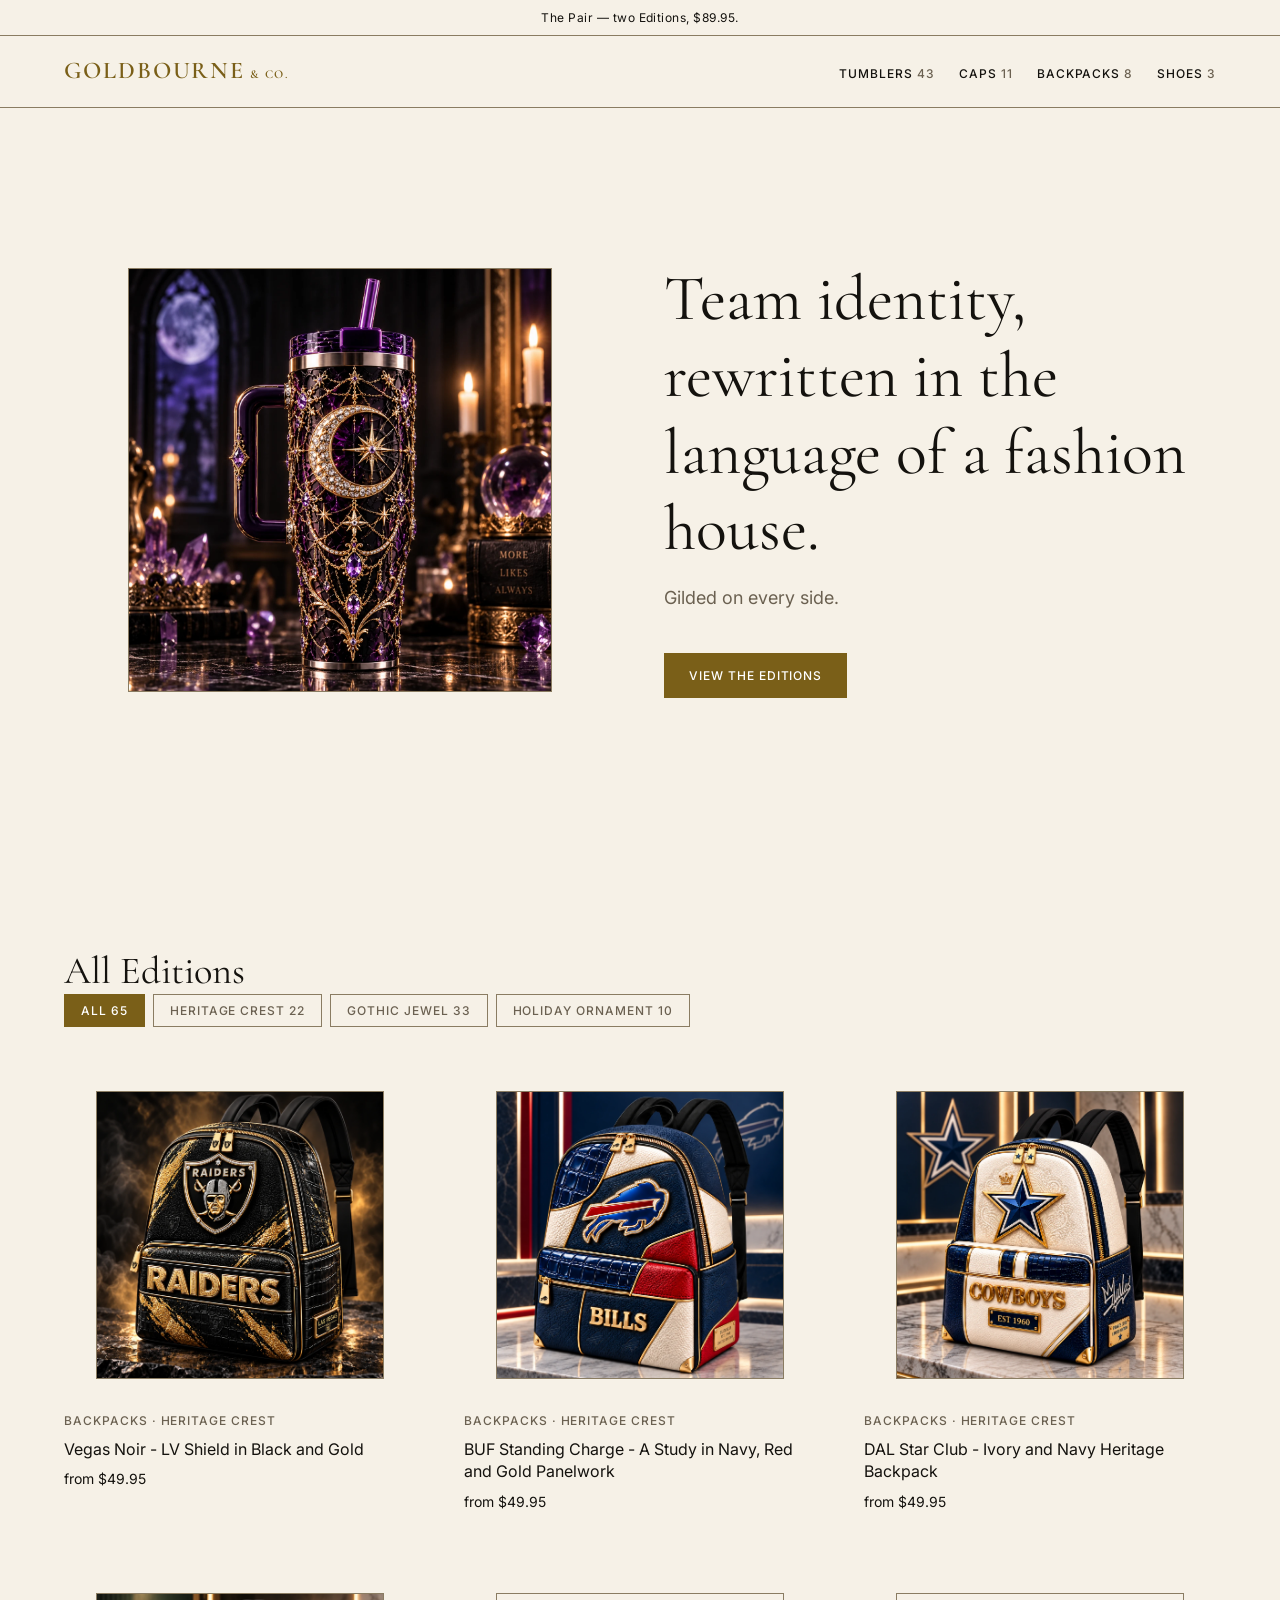
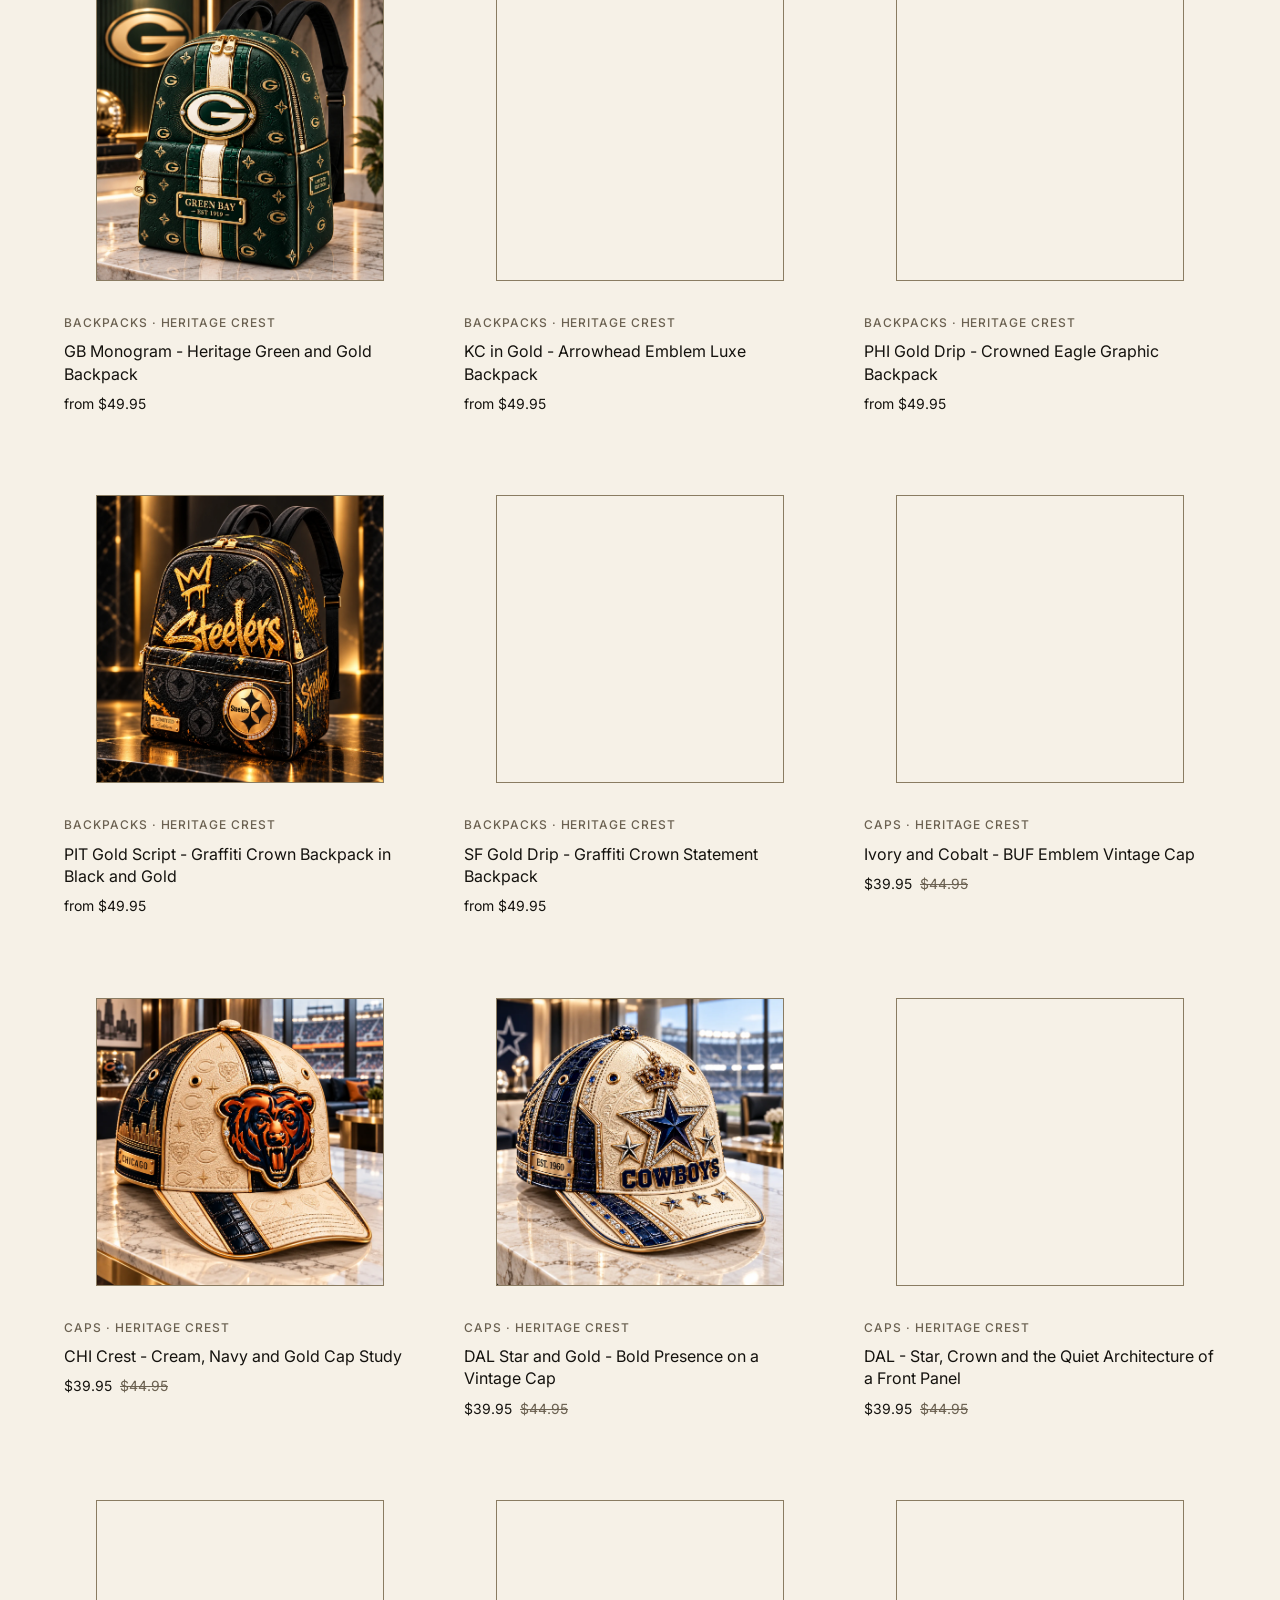
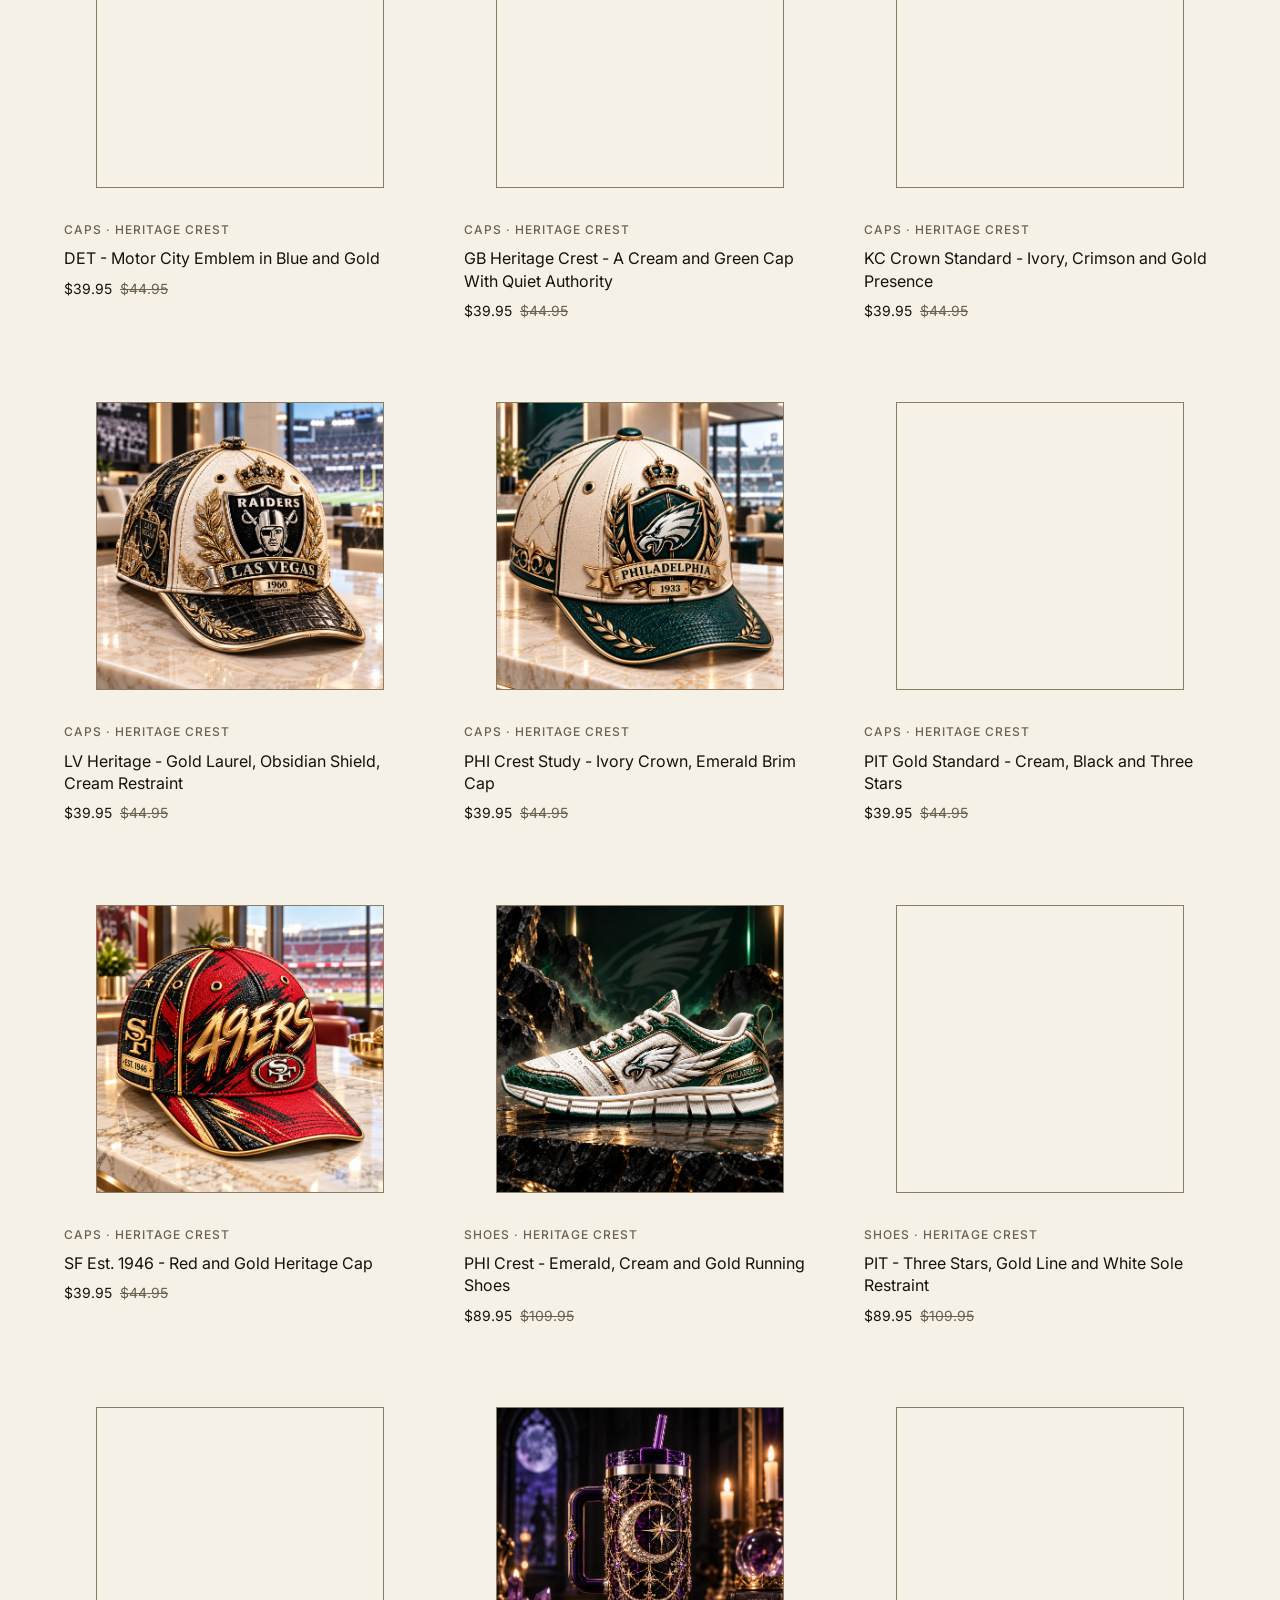
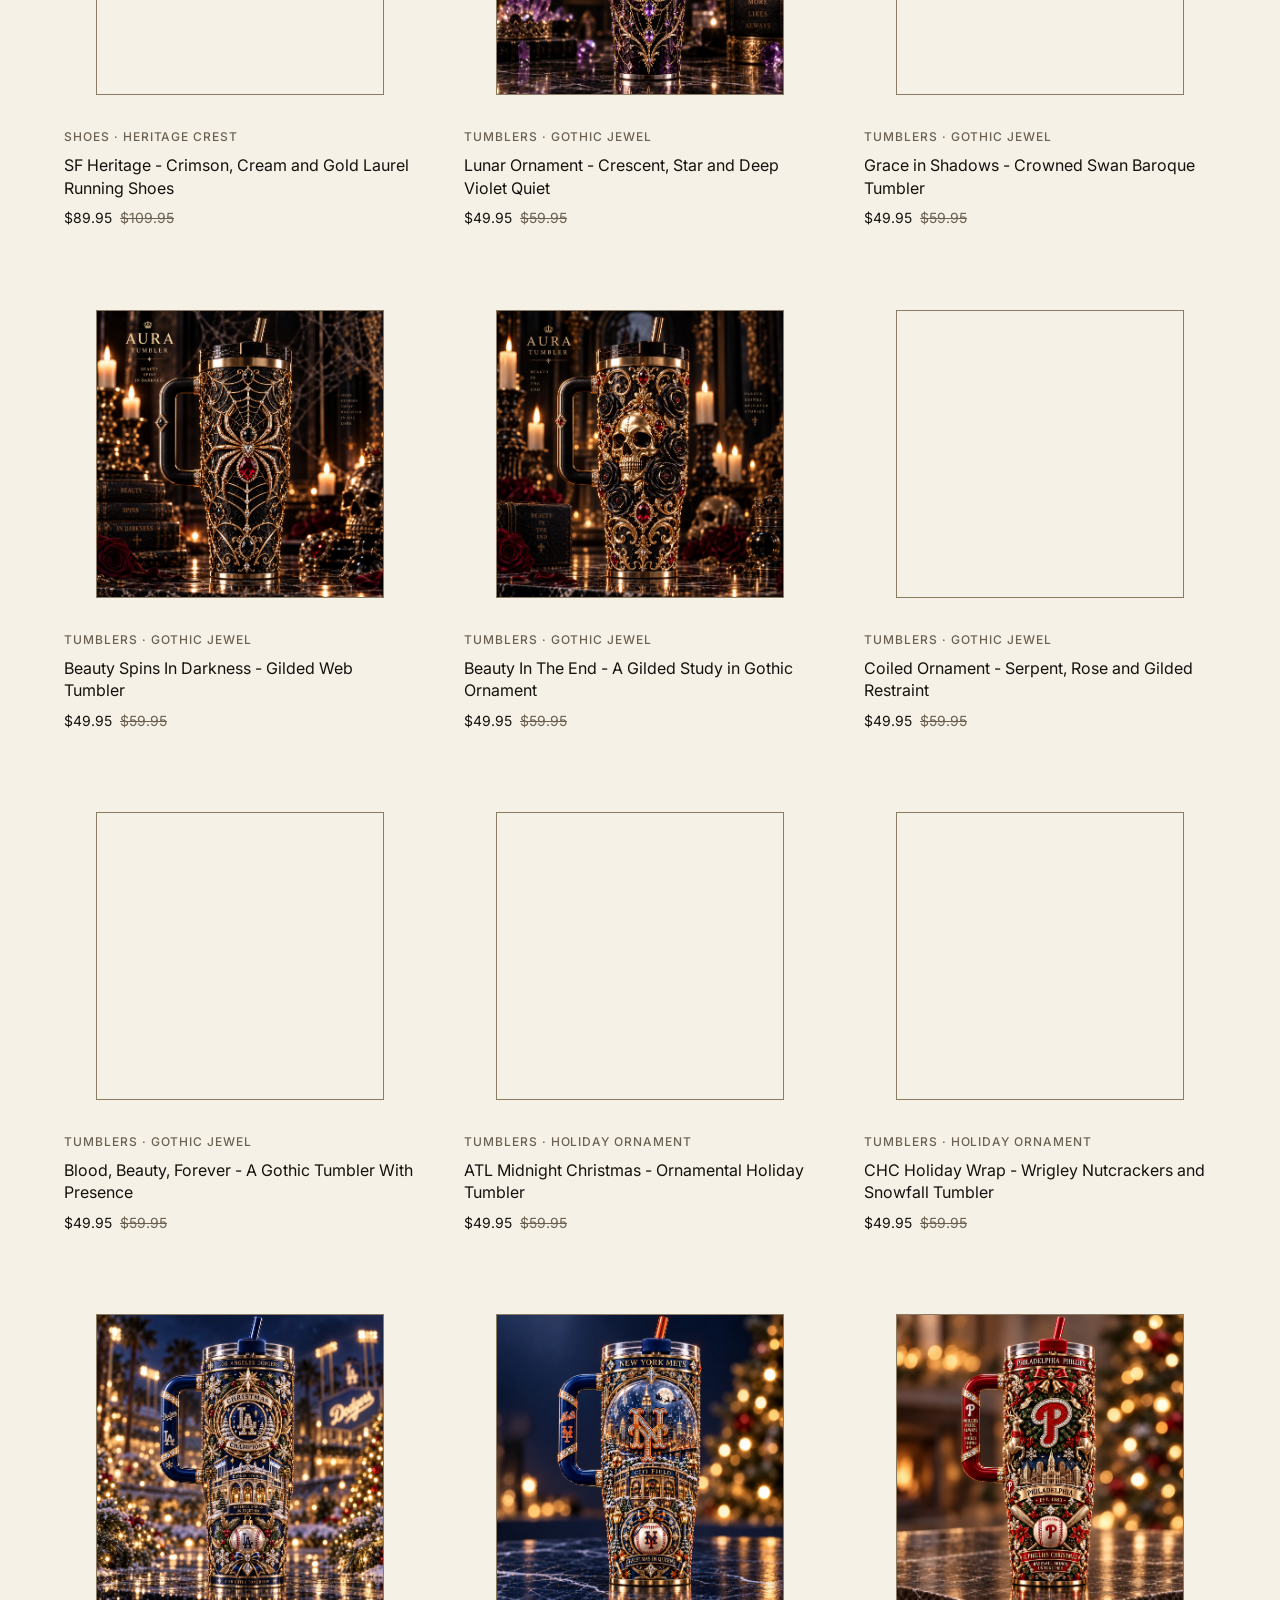
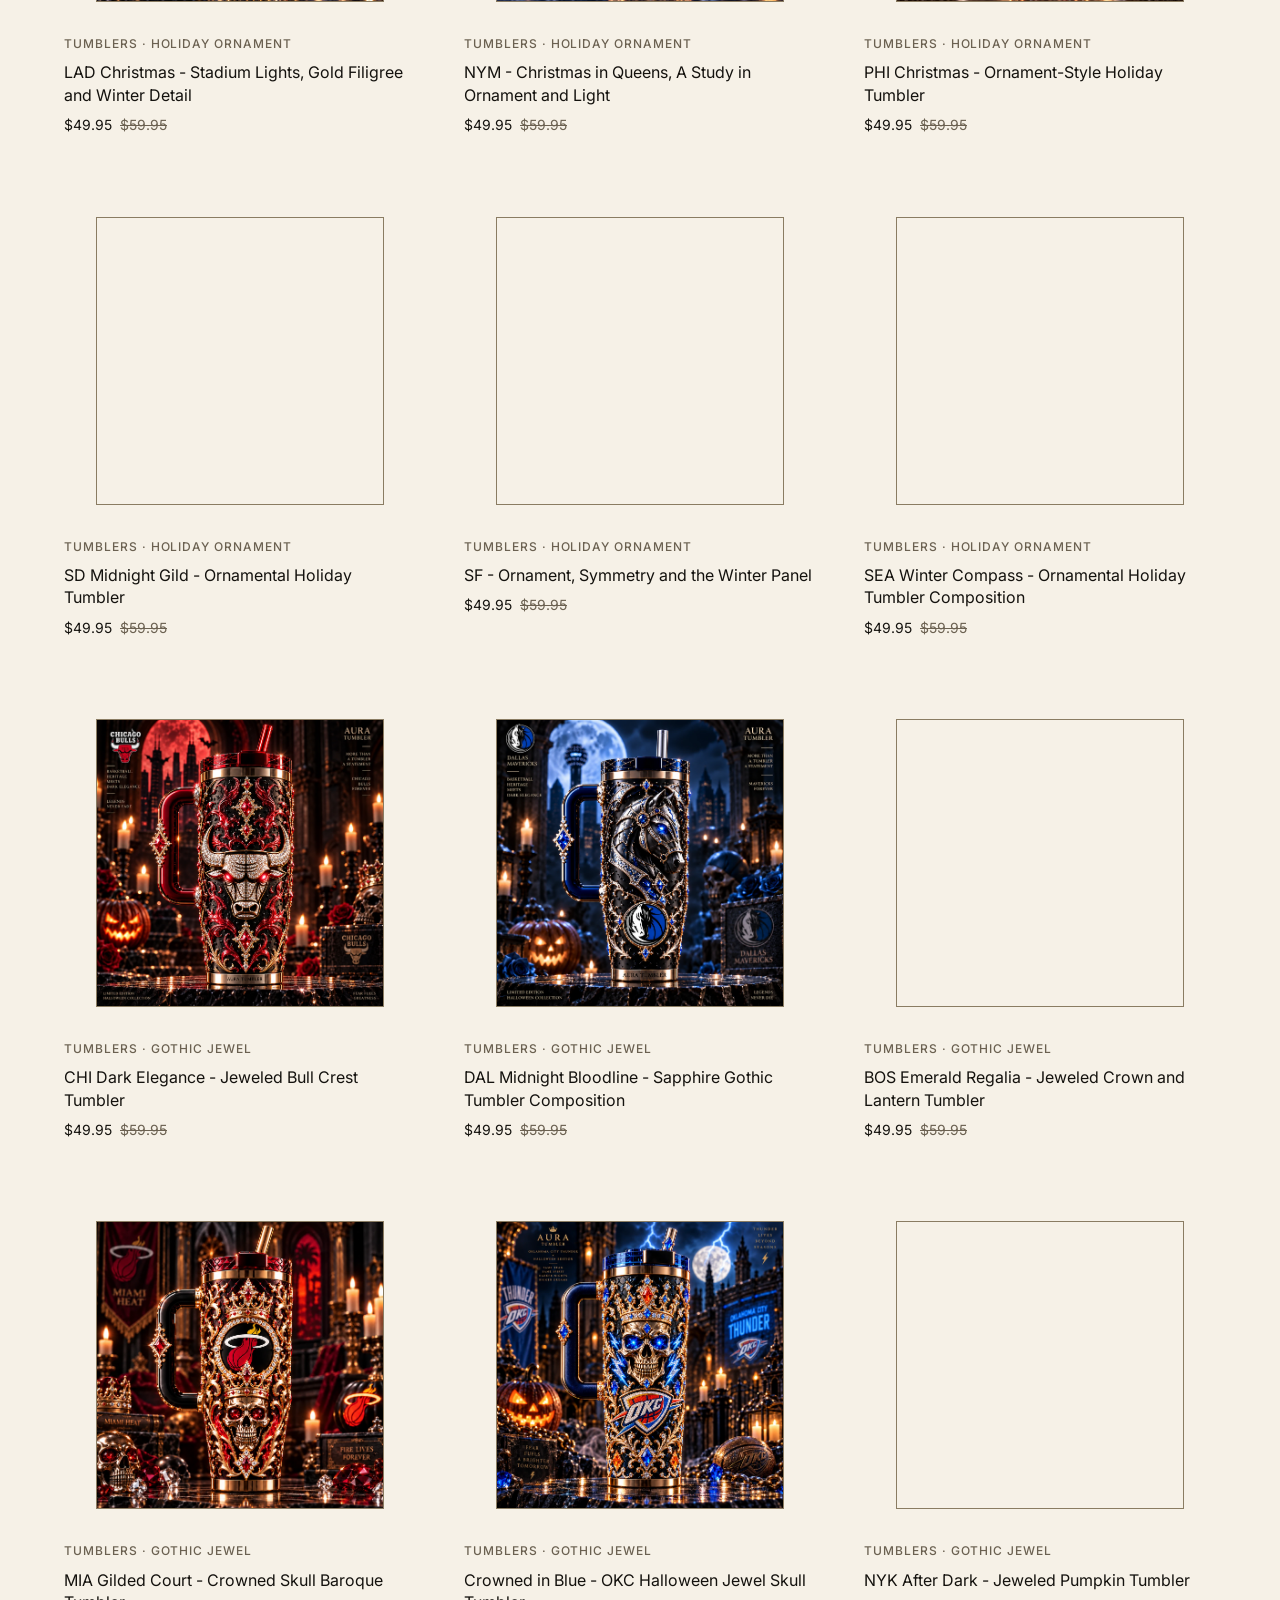
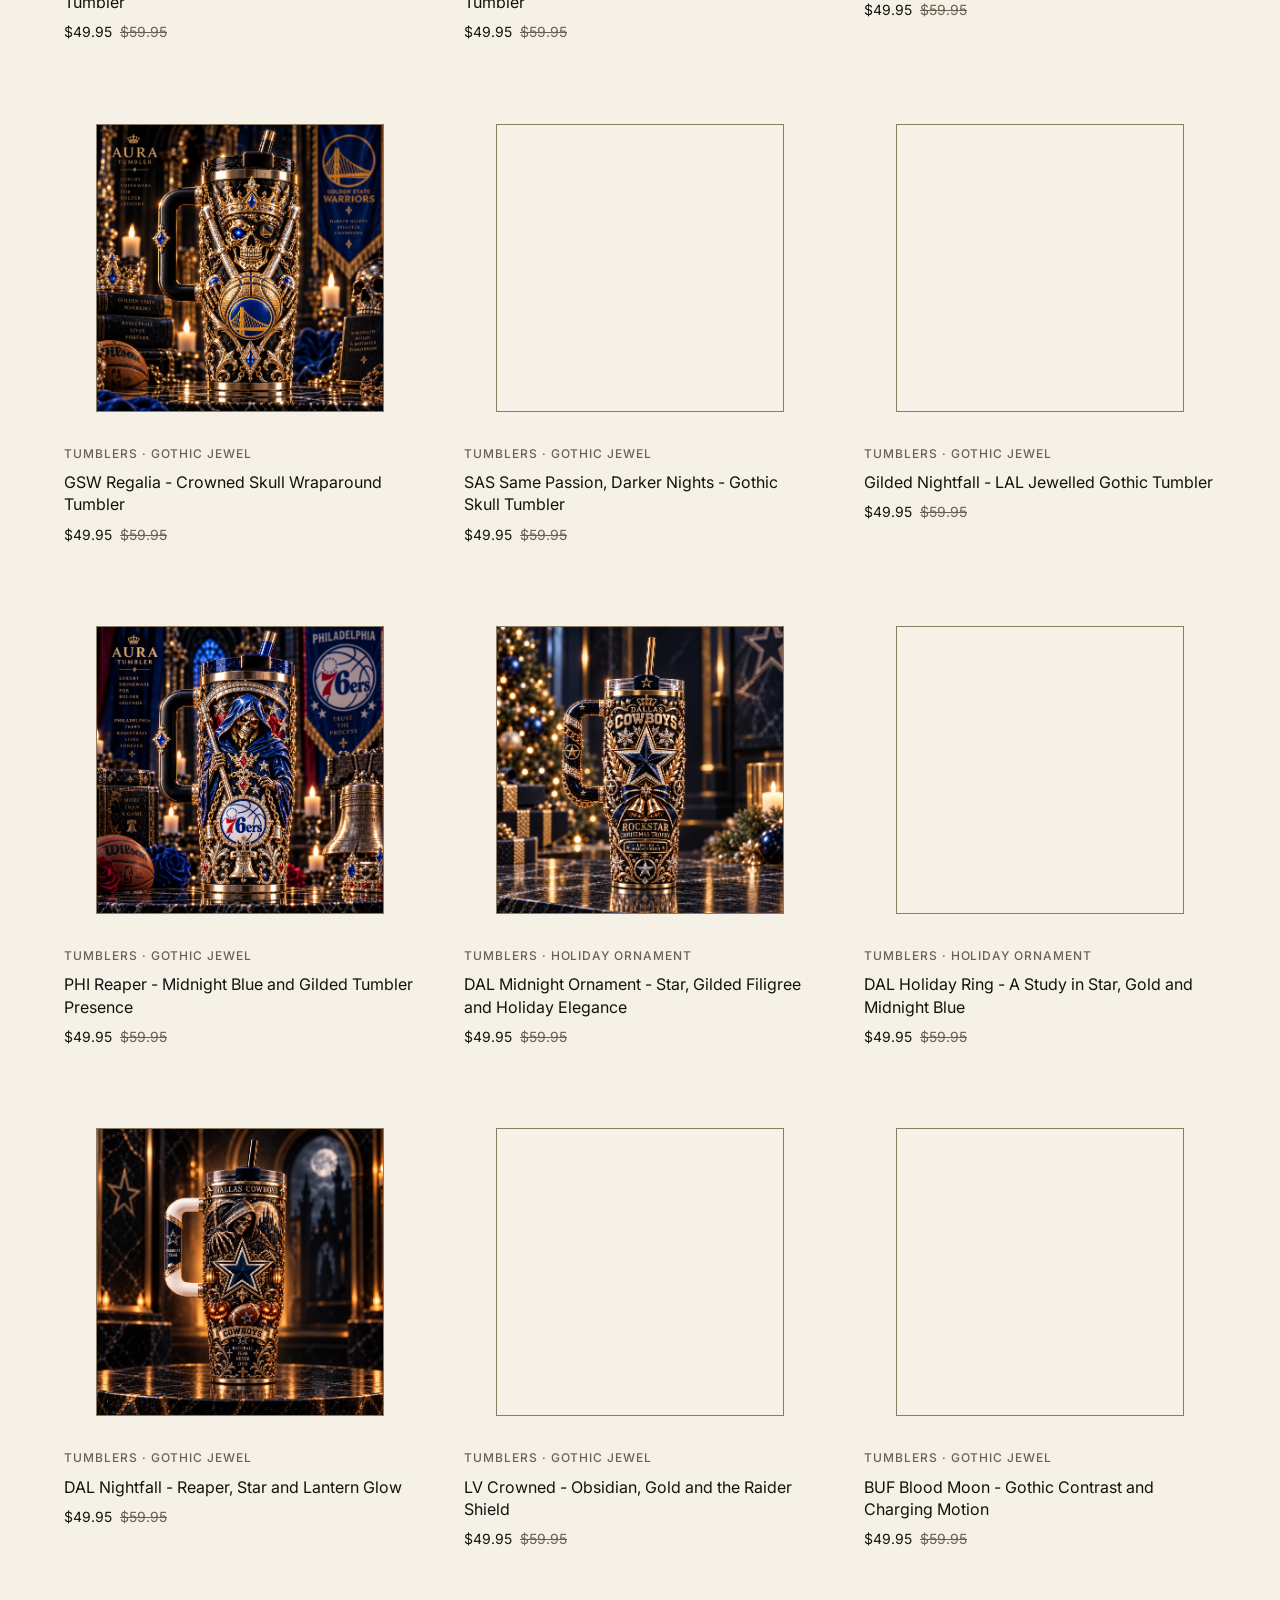
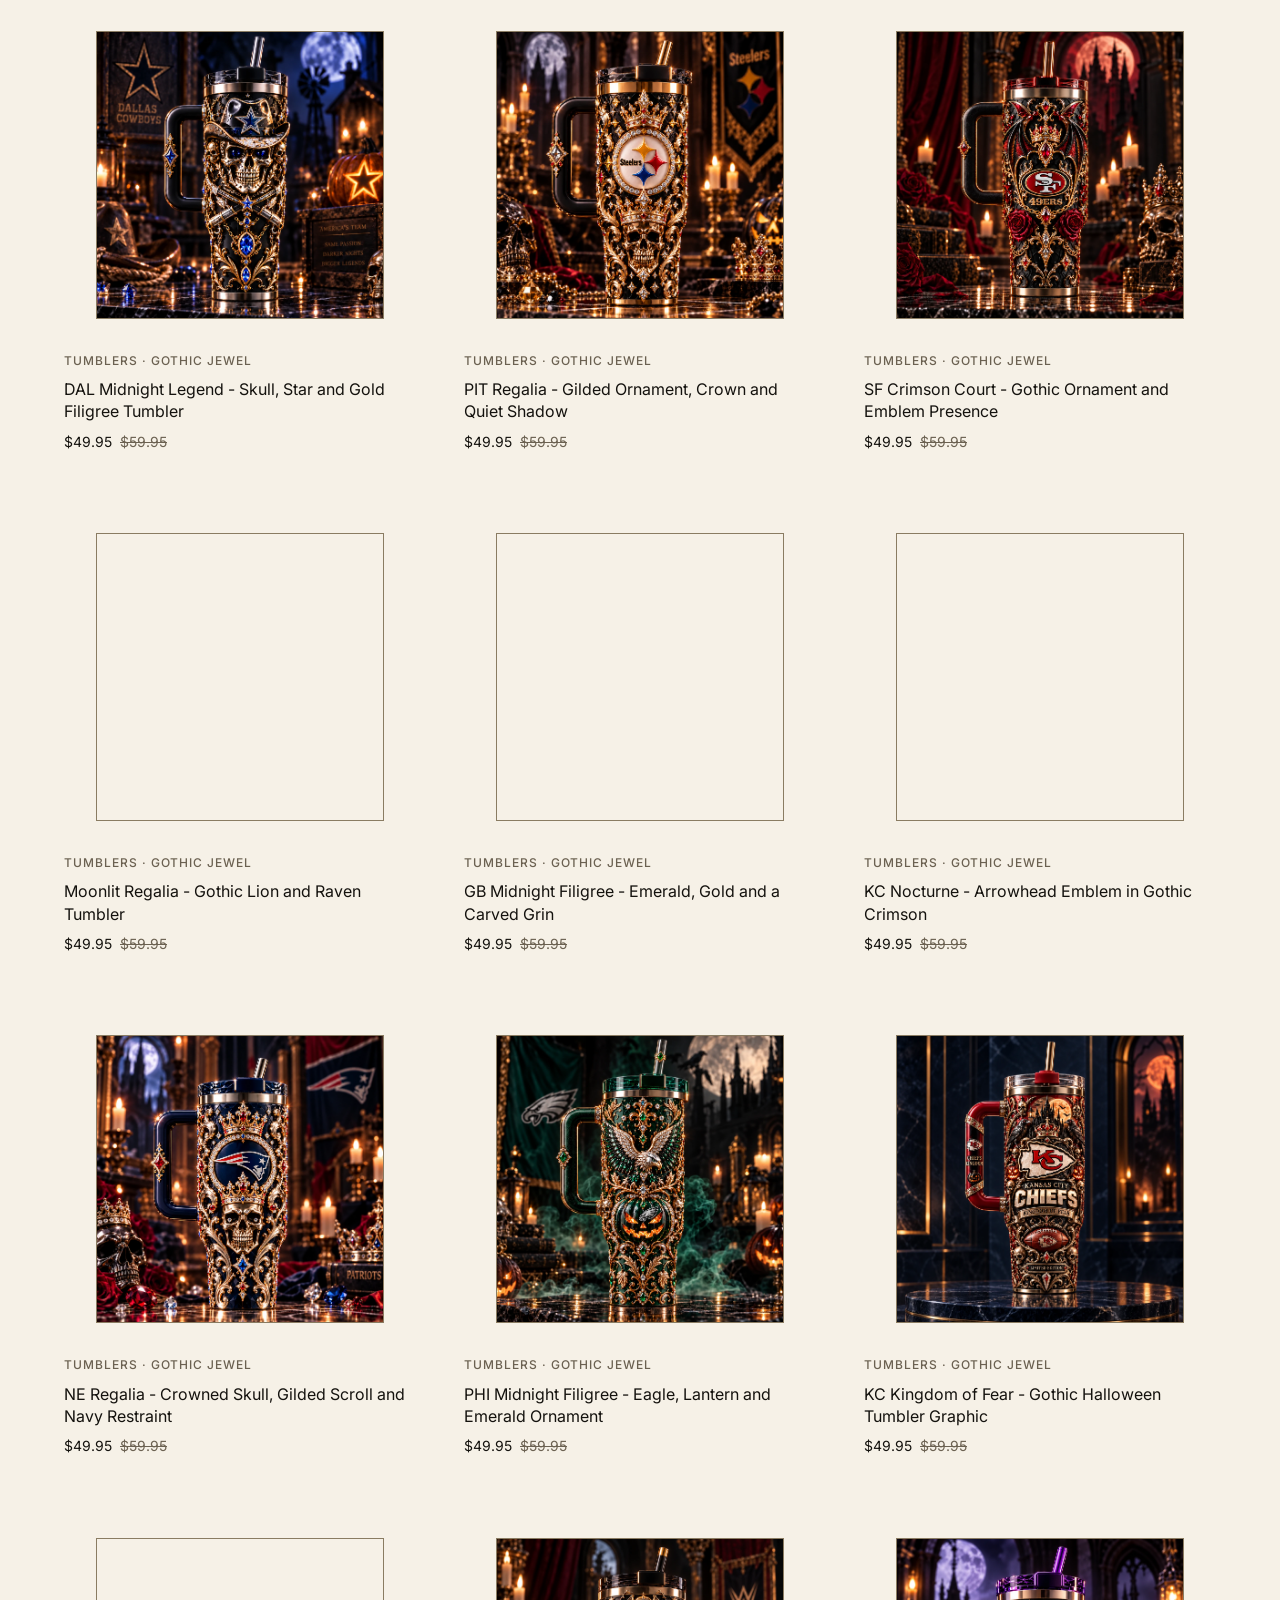
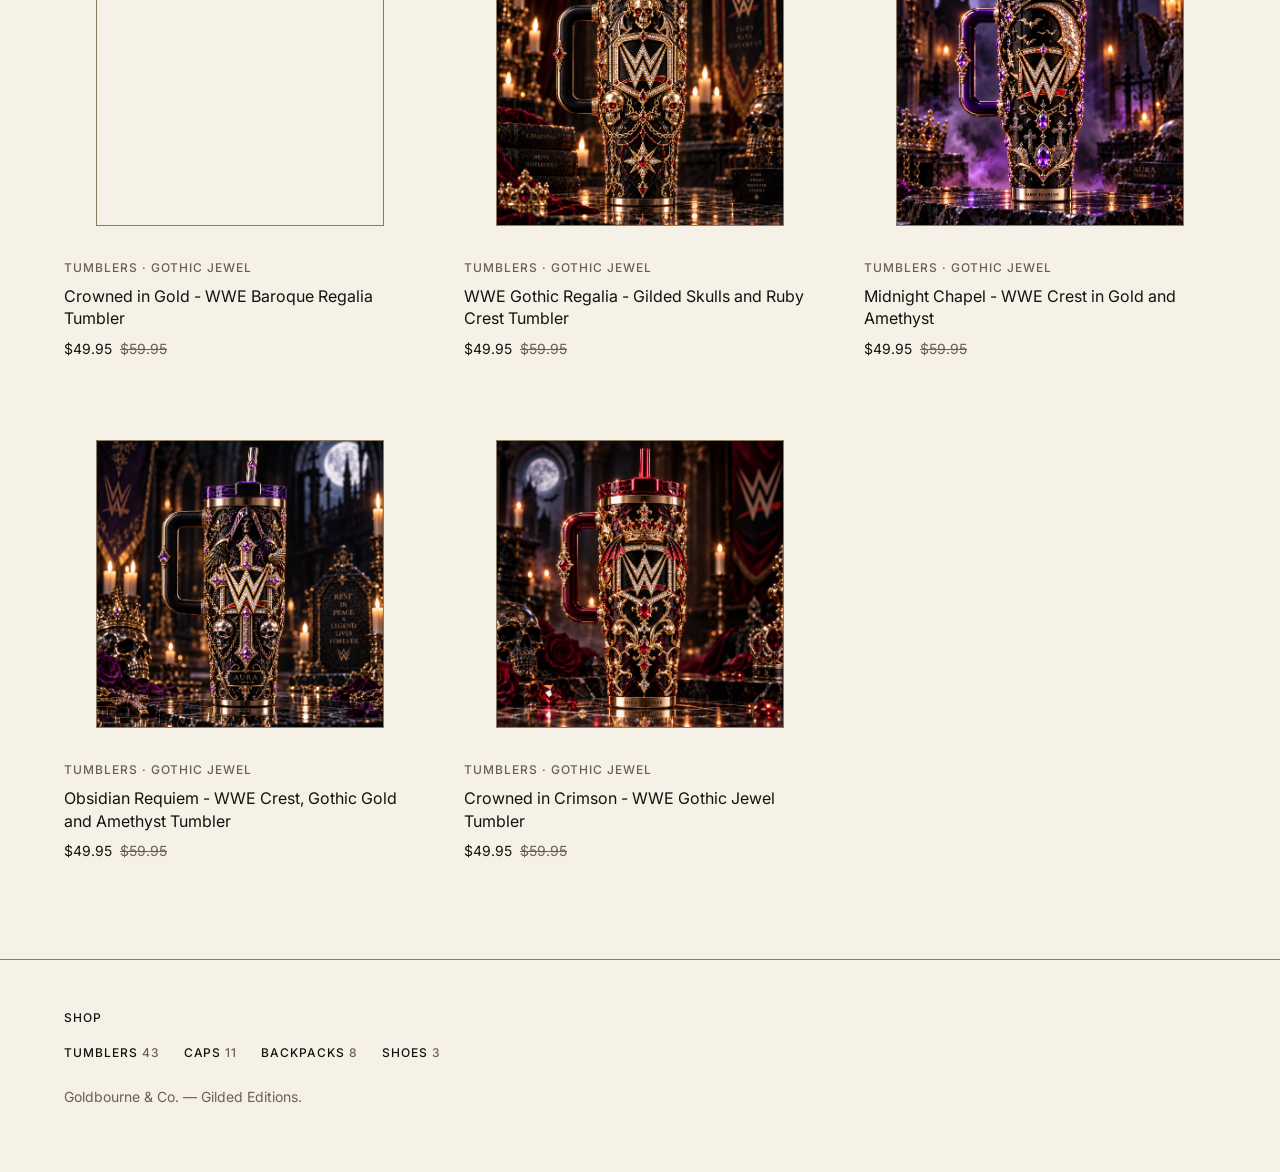
==== themes/light-minimal/index.html @ 1be45f94 "feat(light-minimal): trang chủ với lưới, facet theo họ style và hero Co-Authored-By: Claude Opus 5 <" ====
<!DOCTYPE html>
<html lang="en-US">
<head>
<meta charset="utf-8">
<meta name="viewport" content="width=device-width, initial-scale=1">
<title>Goldbourne &amp; Co. — Gilded Editions in Tumblers, Caps, Backpacks and Shoes</title>
<meta name="description" content="Gold-relief tumblers, caps, backpacks and shoes, released in named Editions. Crest, seasonal and gothic ornament. Gilded on every side.">
<link rel="stylesheet" href="assets/tokens.css">
<link rel="stylesheet" href="assets/base.css">
<link rel="stylesheet" href="assets/components.css">
</head>
<body>

<div class="announce" id="announce" role="status" aria-live="polite"></div>

<header class="header">
  <div class="wrap header__inner">
    <a class="wordmark" href="index.html">Goldbourne<span class="wordmark__co">&amp; Co.</span></a>
    <nav class="nav" aria-label="Shop">
      <ul class="nav__list" id="typeNav"></ul>
    </nav>
  </div>
</header>

<main>
  <section class="hero section">
    <div class="wrap hero__inner">
      <div class="hero__mat">
        <img class="hero__img" id="heroImg" src="" alt="" width="1264" height="1264" decoding="async">
      </div>
      <div class="hero__text">
        <h1>Team identity, rewritten in the language of a fashion house.</h1>
        <p class="hero__sub muted">Gilded on every side.</p>
        <a class="btn" href="#catalog">View the Editions</a>
      </div>
    </div>
  </section>

  <section class="section" id="catalog">
    <div class="wrap">
      <h2 id="catalogHeading">All Editions</h2>
      <div class="facets" id="facets" role="group" aria-label="Filter by style"></div>
      <div class="grid" id="grid"></div>
      <p class="muted" id="gridEmpty" hidden>No Editions match this filter.</p>
    </div>
  </section>
</main>

<footer class="footer">
  <div class="wrap">
    <p class="label">Shop</p>
    <ul class="footer__list" id="footerNav"></ul>
    <p class="muted footer__legal">Goldbourne &amp; Co. — Gilded Editions.</p>
  </div>
</footer>

<script type="module" src="assets/main.js"></script>
</body>
</html>
---- themes/light-minimal/assets/tokens.css ----
/*
  Nơi DUY NHẤT chứa mã màu của theme light-minimal.
  Mọi con số contrast dưới đây đã đo và được tokens.test.mjs canh lại.
  Theme này KHÔNG có dark mode — themes/dark-maximalism giữ vai đó.
*/
:root {
  --bg: #F6F1E7;          /* kem ấm — trắng tinh làm vàng kim ngả xám */
  --fg: #14120E;          /* 16.62:1 trên --bg — AAA */
  --muted: #6B6151;       /* 5.40:1 — AA */
  --accent: #7A5F18;      /* 5.36:1 — AA. Vàng brand gốc chỉ 2.15:1 trên nền kem, không dùng được */
  --accent-fg: #FFFFFF;   /* 6.04:1 trên --accent */
  --border: #8A7C62;      /* 3.63:1 — viền là chức năng, không phải trang trí */

  /* KHÔNG có --surface. #FFFFFF trên --bg chỉ 1.13:1 → mặt card vô hình. */

  --font-heading: 'Cormorant Garamond', Georgia, serif;
  --font-body: 'Inter', system-ui, -apple-system, sans-serif;

  /* Type scale 12/14/16/18/24/32 + 48/64 hero */
  --fs-1: 0.75rem;
  --fs-2: 0.875rem;
  --fs-3: 1rem;
  --fs-4: 1.125rem;
  --fs-5: 1.5rem;
  --fs-6: 2rem;
  --fs-7: 3rem;
  --fs-8: 4rem;

  /* Spacing spacious */
  --space-1: 0.5rem;
  --space-2: 1rem;
  --space-3: 1.5rem;
  --space-4: 2rem;
  --space-5: 3rem;
  --space-6: 6rem;

  /* Passepartout */
  --mat: 2rem;            /* 32px — lề ở lưới sản phẩm */
  --mat-hero: 4rem;       /* 64px — lề ở hero */
  --radius: 0;
  --maxw: 1200px;

  --dur: 350ms;
  --ease: cubic-bezier(0.25, 0.46, 0.45, 0.94);  /* xấp xỉ power1.out */
}
---- themes/light-minimal/assets/base.css ----
@import url('https://fonts.googleapis.com/css2?family=Cormorant+Garamond:wght@400;600&family=Inter:wght@400;500&display=swap');

*, *::before, *::after { box-sizing: border-box; }

html { scroll-behavior: smooth; scroll-padding-top: 72px; }

body {
  margin: 0;
  background: var(--bg);
  color: var(--fg);
  font-family: var(--font-body);
  font-weight: 400;
  font-size: var(--fs-3);
  line-height: 1.6;
  -webkit-font-smoothing: antialiased;
}

/* Cormorant 400 — trên nền kem không cần 600 như theme dark (spec §5.4) */
h1, h2 {
  font-family: var(--font-heading);
  font-weight: 400;
  line-height: 1.2;
  margin: 0;
}

h1 { font-size: clamp(var(--fs-7), 5vw, var(--fs-8)); }
h2 { font-size: clamp(var(--fs-6), 3vw, var(--fs-7)); }

/* Wordmark là ngoại lệ duy nhất dùng weight 600 */
.wordmark {
  font-family: var(--font-heading);
  font-weight: 600;
  font-size: var(--fs-5);
  text-transform: uppercase;
  letter-spacing: 0.08em;
  color: var(--accent);
}

h3 {
  font-family: var(--font-body);
  font-weight: 500;
  font-size: var(--fs-3);
  margin: 0;
}

p { margin: 0 0 var(--space-2); }

a { color: inherit; text-decoration: none; }
a:focus-visible, button:focus-visible {
  outline: 2px solid var(--accent);
  outline-offset: 2px;
}

img { display: block; max-width: 100%; }

.wrap { max-width: var(--maxw); margin-inline: auto; padding-inline: var(--space-3); }
.section { padding-block: var(--space-6); }

/* Nhãn dòng sản phẩm và họ style — Inter 500, không dùng Cormorant (spec §5.4) */
.label {
  font-family: var(--font-body);
  font-weight: 500;
  font-size: var(--fs-1);
  text-transform: uppercase;
  letter-spacing: 0.08em;
}

.muted { color: var(--muted); }

.visually-hidden {
  position: absolute; width: 1px; height: 1px;
  overflow: hidden; clip: rect(0 0 0 0); white-space: nowrap;
}

/* Motion tier Subtle (spec §5.5) */
.reveal {
  opacity: 0;
  transform: translateY(12px);
  transition: opacity var(--dur) var(--ease), transform var(--dur) var(--ease);
}
.reveal.is-in { opacity: 1; transform: none; }

@media (prefers-reduced-motion: reduce) {
  html { scroll-behavior: auto; }
  .reveal { opacity: 1; transform: none; transition: none; }
  *, *::before, *::after {
    animation-duration: 0.01ms !important;
    animation-iteration-count: 1 !important;
    transition-duration: 0.01ms !important;
  }
}
---- themes/light-minimal/assets/components.css ----
/* ---- Lưới sản phẩm (spec §5.3) ---- */
.grid {
  display: grid;
  grid-template-columns: 1fr;
  gap: var(--space-3);
  list-style: none;
  margin: 0;
  padding: 0;
}

@media (min-width: 768px) {
  .grid { grid-template-columns: repeat(2, 1fr); gap: var(--space-4); }
}

@media (min-width: 1280px) {
  .grid { grid-template-columns: repeat(3, 1fr); gap: var(--space-5); }
}

/* ---- Thẻ Passepartout (spec §5.2) ---- */
.card { display: block; color: inherit; }

/*
  Lề là chính cơ chế. Khi hẹp, giảm số cột trước rồi mới giảm lề;
  sàn tuyệt đối 16px.
*/
.card__mat {
  padding: 1rem;
  background: var(--bg);
}

@media (min-width: 768px)  { .card__mat { padding: 1.5rem; } }
@media (min-width: 1280px) { .card__mat { padding: var(--mat); } }

.card__img {
  width: 100%;
  height: auto;
  aspect-ratio: 1 / 1;
  object-fit: cover;
  border: 1px solid var(--border);   /* cơ chế DUY NHẤT tách ảnh khỏi nền */
  border-radius: var(--radius);
}

.card__img--empty { background: var(--bg); }

.card__meta { margin: 0 0 var(--space-1); }

.card__title {
  margin: 0 0 var(--space-1);
  font-size: var(--fs-3);
  font-weight: 400;
  line-height: 1.4;
}

.card__price { margin: 0; font-size: var(--fs-2); }

.price__was {
  margin-left: var(--space-1);
  color: var(--muted);
  text-decoration: line-through;
}

.card:hover .card__img,
.card:focus-visible .card__img {
  border-color: var(--accent);
  transition: border-color var(--dur) var(--ease);
}

/* ---- Thanh facet (spec §6) ---- */
.facets {
  display: flex;
  flex-wrap: wrap;
  gap: var(--space-1);
  margin-bottom: var(--space-4);
}

.facet {
  font-family: var(--font-body);
  font-weight: 500;
  font-size: var(--fs-1);
  text-transform: uppercase;
  letter-spacing: 0.08em;
  padding: 0.5rem 1rem;
  background: transparent;
  color: var(--muted);
  border: 1px solid var(--border);
  border-radius: var(--radius);
  cursor: pointer;
}

.facet.is-active {
  background: var(--accent);
  color: var(--accent-fg);
  border-color: var(--accent);
}

/* ---- Announcement (spec §6) ---- */
.announce {
  padding: var(--space-1) var(--space-3);
  text-align: center;
  font-size: var(--fs-1);
  letter-spacing: 0.04em;
  border-bottom: 1px solid var(--border);
}

/* ---- Header ---- */
.header { border-bottom: 1px solid var(--border); }

.header__inner {
  display: flex;
  align-items: baseline;
  justify-content: space-between;
  gap: var(--space-3);
  padding-block: var(--space-2);
  flex-wrap: wrap;
}

.wordmark__co { font-size: var(--fs-1); margin-left: 0.4em; letter-spacing: 0.12em; }

.nav__list, .footer__list {
  display: flex;
  flex-wrap: wrap;
  gap: var(--space-3);
  list-style: none;
  margin: 0;
  padding: 0;
  font-family: var(--font-body);
  font-weight: 500;
  font-size: var(--fs-1);
  text-transform: uppercase;
  letter-spacing: 0.08em;
}

/* ---- Hero: passepartout phóng to (spec §5.6) ---- */
.hero__inner {
  display: grid;
  grid-template-columns: 1fr;
  gap: var(--space-4);
  align-items: center;
}

@media (min-width: 900px) {
  .hero__inner { grid-template-columns: 1fr 1fr; gap: var(--space-5); }
}

.hero__mat { padding: var(--space-3); }

@media (min-width: 1280px) { .hero__mat { padding: var(--mat-hero); } }

.hero__img {
  width: 100%;
  height: auto;
  aspect-ratio: 1 / 1;
  object-fit: cover;
  border: 1px solid var(--border);
  border-radius: var(--radius);
}

.hero__sub { font-size: var(--fs-4); margin-top: var(--space-2); }

/* ---- Nút ---- */
.btn {
  display: inline-block;
  margin-top: var(--space-3);
  padding: 0.75rem 1.5rem;
  background: var(--accent);
  color: var(--accent-fg);
  border: 1px solid var(--accent);
  border-radius: var(--radius);
  font-family: var(--font-body);
  font-weight: 500;
  font-size: var(--fs-1);
  text-transform: uppercase;
  letter-spacing: 0.08em;
}

/* ---- Footer ---- */
.footer {
  border-top: 1px solid var(--border);
  padding-block: var(--space-5);
}

.footer__list { margin-block: var(--space-2); }
.footer__legal { font-size: var(--fs-2); margin-top: var(--space-3); }
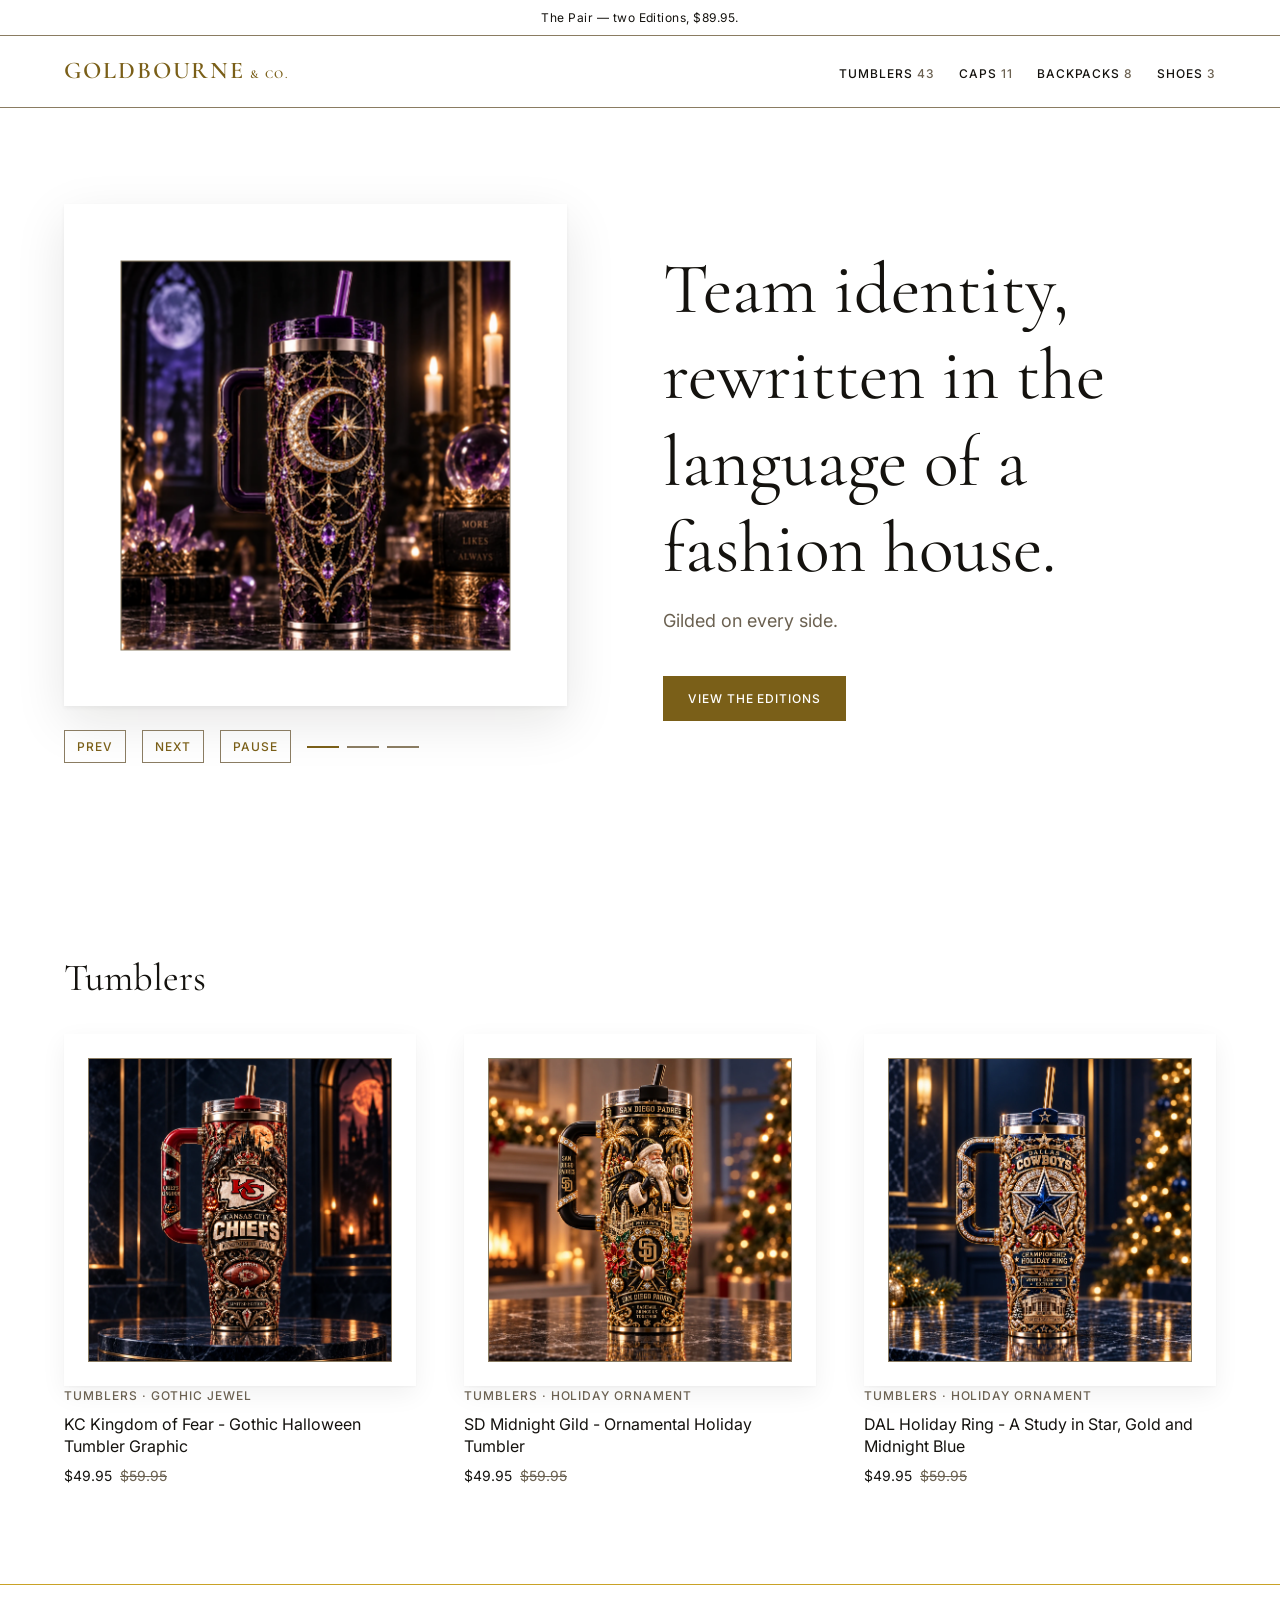
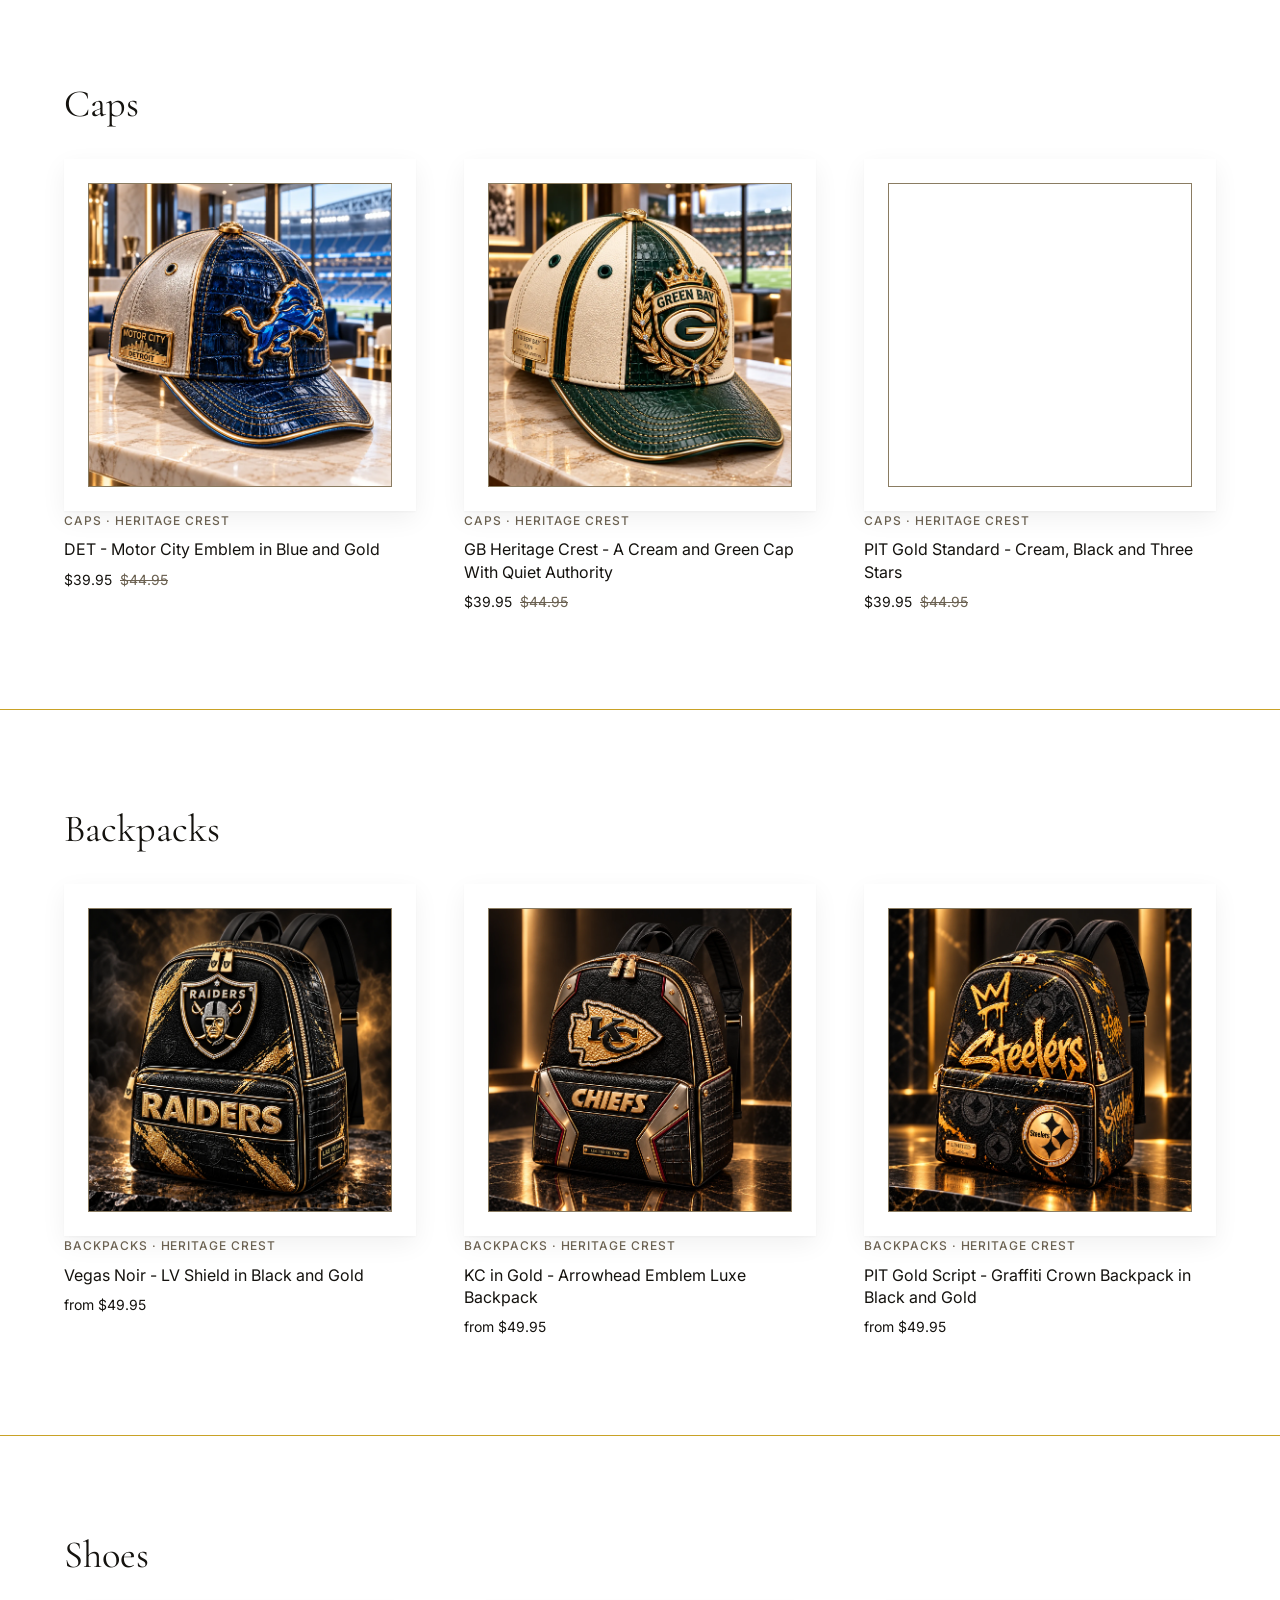
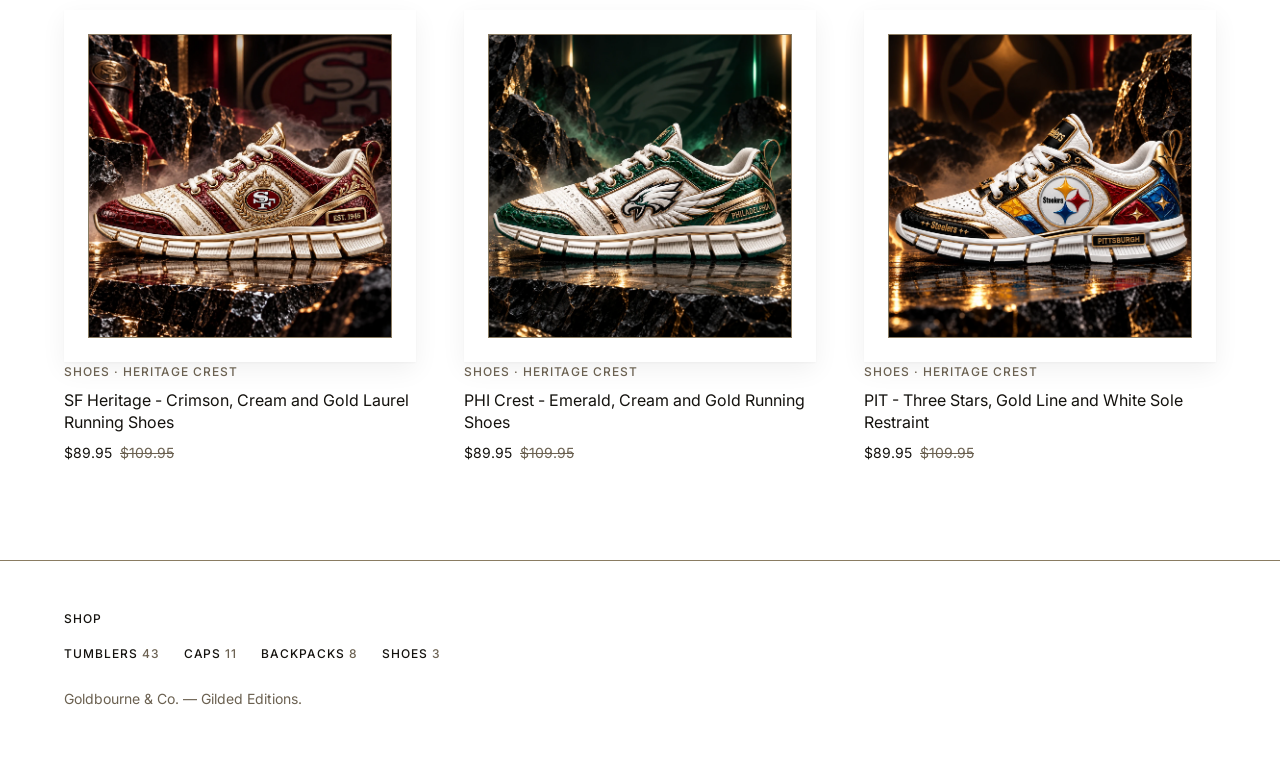
==== commit 254005ac: "feat(light-minimal): 4 dải preview, nav neo cuộn, path asset tuyệt đối" ====
--- a/themes/light-minimal/index.html
+++ b/themes/light-minimal/index.html
@@ -5,9 +5,9 @@
 <meta name="viewport" content="width=device-width, initial-scale=1">
 <title>Goldbourne &amp; Co. — Gilded Editions in Tumblers, Caps, Backpacks and Shoes</title>
 <meta name="description" content="Gold-relief tumblers, caps, backpacks and shoes, released in named Editions. Crest, seasonal and gothic ornament. Gilded on every side.">
-<link rel="stylesheet" href="assets/tokens.css">
-<link rel="stylesheet" href="assets/base.css">
-<link rel="stylesheet" href="assets/components.css">
+<link rel="stylesheet" href="/themes/light-minimal/assets/tokens.css">
+<link rel="stylesheet" href="/themes/light-minimal/assets/base.css">
+<link rel="stylesheet" href="/themes/light-minimal/assets/components.css">
 </head>
 <body>
 
@@ -15,7 +15,7 @@
 
 <header class="header">
   <div class="wrap header__inner">
-    <a class="wordmark" href="index.html">Goldbourne<span class="wordmark__co">&amp; Co.</span></a>
+    <a class="wordmark hover-wght" href="/themes/light-minimal/index.html">Goldbourne<span class="wordmark__co">&amp; Co.</span></a>
     <nav class="nav" aria-label="Shop">
       <ul class="nav__list" id="typeNav"></ul>
     </nav>
@@ -25,23 +25,50 @@
 <main>
   <section class="hero section">
     <div class="wrap hero__inner">
-      <div class="hero__mat">
-        <img class="hero__img" id="heroImg" src="" alt="" width="1264" height="1264" decoding="async">
+      <div class="hero" id="heroCarousel" role="region"
+           aria-roledescription="carousel" aria-label="Featured Editions">
+        <div class="hero__mat"><div class="hero__track" data-carousel-track></div></div>
+        <p class="visually-hidden" data-carousel-live aria-live="polite"></p>
+        <div class="hero__controls">
+          <button type="button" class="hero__btn" data-carousel-prev>Prev</button>
+          <button type="button" class="hero__btn" data-carousel-next>Next</button>
+          <button type="button" class="hero__btn" data-carousel-pause aria-pressed="false">Pause</button>
+          <div class="hero__dots" data-carousel-dots></div>
+        </div>
       </div>
       <div class="hero__text">
-        <h1>Team identity, rewritten in the language of a fashion house.</h1>
+        <h1 data-cut-reveal>Team identity, rewritten in the language of a fashion house.</h1>
         <p class="hero__sub muted">Gilded on every side.</p>
-        <a class="btn" href="#catalog">View the Editions</a>
+        <a class="btn" href="#shop-tumbler">View the Editions</a>
       </div>
     </div>
   </section>
 
-  <section class="section" id="catalog">
+  <section class="section preview" id="shop-tumbler">
     <div class="wrap">
-      <h2 id="catalogHeading">All Editions</h2>
-      <div class="facets" id="facets" role="group" aria-label="Filter by style"></div>
-      <div class="grid" id="grid"></div>
-      <p class="muted" id="gridEmpty" hidden>No Editions match this filter.</p>
+      <h2 class="preview__heading">Tumblers</h2>
+      <div class="grid" data-grid="Tumbler"></div>
+    </div>
+  </section>
+
+  <section class="section preview" id="shop-cap">
+    <div class="wrap">
+      <h2 class="preview__heading">Caps</h2>
+      <div class="grid" data-grid="Cap"></div>
+    </div>
+  </section>
+
+  <section class="section preview" id="shop-backpack">
+    <div class="wrap">
+      <h2 class="preview__heading">Backpacks</h2>
+      <div class="grid" data-grid="Backpack"></div>
+    </div>
+  </section>
+
+  <section class="section preview" id="shop-shoes">
+    <div class="wrap">
+      <h2 class="preview__heading">Shoes</h2>
+      <div class="grid" data-grid="Shoes"></div>
     </div>
   </section>
 </main>
@@ -54,6 +81,6 @@
   </div>
 </footer>
 
-<script type="module" src="assets/main.js"></script>
+<script type="module" src="/themes/light-minimal/assets/main.js"></script>
 </body>
 </html>
--- a/themes/light-minimal/assets/tokens.css
+++ b/themes/light-minimal/assets/tokens.css
@@ -1,22 +1,25 @@
 /*
-  Nơi DUY NHẤT chứa mã màu của theme light-minimal.
-  Mọi con số contrast dưới đây đã đo và được tokens.test.mjs canh lại.
+  Nơi DUY NHẤT chứa mã màu và giá trị shadow của theme light-minimal.
+  Mọi con số contrast dưới đây đo ngày 02/10/2026 và được tokens.test.mjs canh.
   Theme này KHÔNG có dark mode — themes/dark-maximalism giữ vai đó.
 */
 :root {
-  --bg: #F6F1E7;          /* kem ấm — trắng tinh làm vàng kim ngả xám */
-  --fg: #14120E;          /* 16.62:1 trên --bg — AAA */
-  --muted: #6B6151;       /* 5.40:1 — AA */
-  --accent: #7A5F18;      /* 5.36:1 — AA. Vàng brand gốc chỉ 2.15:1 trên nền kem, không dùng được */
+  --bg: #FFFFFF;
+  --fg: #14120E;          /* 18.71:1 — AAA */
+  --muted: #6B6151;       /* 6.08:1 — AA */
+  --accent: #7A5F18;      /* 6.04:1 — AA. Dùng cho MỌI chỉ báo trạng thái */
   --accent-fg: #FFFFFF;   /* 6.04:1 trên --accent */
-  --border: #8A7C62;      /* 3.63:1 — viền là chức năng, không phải trang trí */
+  --border: #8A7C62;      /* 4.09:1 — viền là chức năng: 11 ảnh cap nền marble
+                             chỉ ~1.1:1 so với nền trắng, không viền là tan mất */
 
-  /* KHÔNG có --surface. #FFFFFF trên --bg chỉ 1.13:1 → mặt card vô hình. */
+  /* 2.42:1 — CHỈ hairline trang trí. Cấm ở chữ, nút, trạng thái. Xem spec §2.4 */
+  --gold: #C9A227;
+
+  /* KHÔNG có --surface. Mặt thẻ đúng bằng --bg; shadow mới là thứ tách nó ra. */
 
   --font-heading: 'Cormorant Garamond', Georgia, serif;
   --font-body: 'Inter', system-ui, -apple-system, sans-serif;
 
-  /* Type scale 12/14/16/18/24/32 + 48/64 hero */
   --fs-1: 0.75rem;
   --fs-2: 0.875rem;
   --fs-3: 1rem;
@@ -25,21 +28,27 @@
   --fs-6: 2rem;
   --fs-7: 3rem;
   --fs-8: 4rem;
+  --fs-9: 4.5rem;
 
-  /* Spacing spacious */
   --space-1: 0.5rem;
   --space-2: 1rem;
   --space-3: 1.5rem;
   --space-4: 2rem;
   --space-5: 3rem;
   --space-6: 6rem;
+  --space-7: 8rem;
 
-  /* Passepartout */
-  --mat: 2rem;            /* 32px — lề ở lưới sản phẩm */
-  --mat-hero: 4rem;       /* 64px — lề ở hero */
+  --mat: 1.5rem;          /* 24px — padding thẻ ở desktop */
+  --mat-hero: 4rem;
   --radius: 0;
   --maxw: 1200px;
 
+  /* Tủ trưng bày, không phải elevation kiểu Material: mờ rộng, alpha thấp, ngả ấm */
+  --shadow-sm: 0 1px 2px rgba(20, 18, 14, .04), 0 8px 24px rgba(20, 18, 14, .06);
+  --shadow-md: 0 2px 4px rgba(20, 18, 14, .05), 0 16px 48px rgba(20, 18, 14, .10);
+
   --dur: 350ms;
-  --ease: cubic-bezier(0.25, 0.46, 0.45, 0.94);  /* xấp xỉ power1.out */
+  --dur-slow: 700ms;
+  --ease: cubic-bezier(0.25, 0.46, 0.45, 0.94);
+  --ease-lux: cubic-bezier(0.16, 1, 0.3, 1);   /* expo-out — thứ tạo cảm giác "mượt" */
 }
--- a/themes/light-minimal/assets/base.css
+++ b/themes/light-minimal/assets/base.css
@@ -1,4 +1,4 @@
-@import url('https://fonts.googleapis.com/css2?family=Cormorant+Garamond:wght@400;600&family=Inter:wght@400;500&display=swap');
+@import url('https://fonts.googleapis.com/css2?family=Cormorant+Garamond:wght@300..700&family=Inter:wght@300..700&display=swap');
 
 *, *::before, *::after { box-sizing: border-box; }
 
@@ -23,7 +23,7 @@
   margin: 0;
 }
 
-h1 { font-size: clamp(var(--fs-7), 5vw, var(--fs-8)); }
+h1 { font-size: clamp(var(--fs-7), 6vw, var(--fs-9)); }
 h2 { font-size: clamp(var(--fs-6), 3vw, var(--fs-7)); }
 
 /* Wordmark là ngoại lệ duy nhất dùng weight 600 */
@@ -72,17 +72,63 @@
   overflow: hidden; clip: rect(0 0 0 0); white-space: nowrap;
 }
 
-/* Motion tier Subtle (spec §5.5) */
-.reveal {
-  opacity: 0;
-  transform: translateY(12px);
-  transition: opacity var(--dur) var(--ease), transform var(--dur) var(--ease);
+/*
+  Motion (spec §6.2). Luật cứng: MẶC ĐỊNH LÀ HIỆN.
+  Trạng thái ẩn chỉ tồn tại bên trong nhánh dưới. Không có đường nào dẫn tới
+  nội dung ẩn vĩnh viễn — kể cả khi JS không chạy.
+*/
+.reveal { opacity: 1; }
+
+@media (prefers-reduced-motion: no-preference) {
+  /* Chrome 115+, Safari 26+. Firefox 152 vẫn sau cờ → rơi về IntersectionObserver */
+  @supports (animation-timeline: view()) {
+    @keyframes reveal-in {
+      from { opacity: 0; transform: translateY(1.5rem); }
+      to   { opacity: 1; transform: none; }
+    }
+    .reveal {
+      animation: reveal-in linear both;
+      animation-timeline: view();
+      animation-range: entry 0% cover 35%;
+      /* KHÔNG khai animation-duration — nó bị bỏ qua khi có animation-timeline */
+    }
+  }
+
+  /* Nhánh JS: main.js chỉ thêm class này khi @supports ở trên không chạy */
+  .js-reveal { opacity: 0; transform: translateY(1.5rem);
+               transition: opacity var(--dur) var(--ease-lux), transform var(--dur) var(--ease-lux); }
+  .js-reveal.is-in { opacity: 1; transform: none; }
 }
-.reveal.is-in { opacity: 1; transform: none; }
+
+/*
+  Variable Font Hover — port ý tưởng từ Fancy Components (MIT, danielpetho/fancy).
+  Chạy được là nhờ trục variable nạp ở @import đầu file.
+*/
+.hover-wght { transition: font-weight var(--dur) var(--ease-lux); }
+.hover-wght:hover, .hover-wght:focus-visible { font-weight: 600; }
+
+/*
+  Vertical Cut Reveal — port ý tưởng từ Fancy Components (MIT).
+  Bọc ngoài mang aria-label nguyên câu, các span con aria-hidden (cut-reveal.mjs).
+  animation-fill-mode backwards: trước khi delay trôi hết thì áp trạng thái from,
+  nên khi KHÔNG có animation chữ vẫn hiện bình thường.
+*/
+.cut { display: inline-block; overflow: hidden; vertical-align: bottom; }
+.cut__in { display: inline-block; }
+
+@media (prefers-reduced-motion: no-preference) {
+  @keyframes cut-up {
+    from { transform: translateY(100%); }
+    to   { transform: none; }
+  }
+  .cut__in {
+    animation: cut-up var(--dur-slow) var(--ease-lux) backwards;
+    animation-delay: calc(var(--i, 0) * 60ms);
+  }
+}
 
 @media (prefers-reduced-motion: reduce) {
   html { scroll-behavior: auto; }
-  .reveal { opacity: 1; transform: none; transition: none; }
   *, *::before, *::after {
     animation-duration: 0.01ms !important;
     animation-iteration-count: 1 !important;
--- a/themes/light-minimal/assets/components.css
+++ b/themes/light-minimal/assets/components.css
@@ -16,31 +16,63 @@
   .grid { grid-template-columns: repeat(3, 1fr); gap: var(--space-5); }
 }
 
-/* ---- Thẻ Passepartout (spec §5.2) ---- */
+/* ---- Thẻ Passepartout (spec §3.1) ---- */
 .card { display: block; color: inherit; }
 
 /*
-  Lề là chính cơ chế. Khi hẹp, giảm số cột trước rồi mới giảm lề;
-  sàn tuyệt đối 16px.
+  Thẻ trắng trên trang trắng là vô hình — shadow ở đây là CHỨC NĂNG, không
+  phải trang trí. Đây đúng là thứ spec 01/10 không thể có vì Swiss cấm shadow.
 */
 .card__mat {
   padding: 1rem;
   background: var(--bg);
-}
-
-@media (min-width: 768px)  { .card__mat { padding: 1.5rem; } }
+  box-shadow: var(--shadow-sm);
+  transition: box-shadow var(--dur) var(--ease-lux), transform var(--dur) var(--ease-lux);
+}
+
+@media (min-width: 768px)  { .card__mat { padding: 1.25rem; } }
 @media (min-width: 1280px) { .card__mat { padding: var(--mat); } }
+
+.card:hover .card__mat,
+.card:focus-visible .card__mat {
+  box-shadow: var(--shadow-md);
+  transform: translateY(-4px);
+}
+
+/* Hai ảnh chồng đúng một ô lưới */
+.card__frame { display: grid; }
+.card__frame > * { grid-area: 1 / 1; }
 
 .card__img {
   width: 100%;
   height: auto;
   aspect-ratio: 1 / 1;
   object-fit: cover;
-  border: 1px solid var(--border);   /* cơ chế DUY NHẤT tách ảnh khỏi nền */
+  /*
+    Viền là cơ chế DUY NHẤT tách ảnh khỏi mặt thẻ. Shadow tách THẺ khỏi TRANG,
+    nó không tách ẢNH khỏi MẶT THẺ — 11 ảnh cap nền marble vẫn tan mất nếu bỏ.
+  */
+  border: 1px solid var(--border);
   border-radius: var(--radius);
 }
 
 .card__img--empty { background: var(--bg); }
+
+/*
+  Máy cảm ứng không có hover thật. Để display:none thì trình duyệt cũng không
+  tải ảnh 02 — vừa đúng hành vi vừa tiết kiệm băng thông.
+*/
+.card__img--hover { display: none; }
+
+@media (hover: hover) {
+  .card__img--hover {
+    display: block;
+    opacity: 0;
+    transition: opacity 400ms var(--ease-lux);
+  }
+  .card:hover .card__img--hover,
+  .card:focus-visible .card__img--hover { opacity: 1; }
+}
 
 .card__meta { margin: 0 0 var(--space-1); }
 
@@ -57,12 +89,6 @@
   margin-left: var(--space-1);
   color: var(--muted);
   text-decoration: line-through;
-}
-
-.card:hover .card__img,
-.card:focus-visible .card__img {
-  border-color: var(--accent);
-  transition: border-color var(--dur) var(--ease);
 }
 
 /* ---- Thanh facet (spec §6) ---- */
@@ -130,7 +156,7 @@
   letter-spacing: 0.08em;
 }
 
-/* ---- Hero: passepartout phóng to (spec §5.6) ---- */
+/* ---- Hero carousel (spec §4) ---- */
 .hero__inner {
   display: grid;
   grid-template-columns: 1fr;
@@ -139,12 +165,15 @@
 }
 
 @media (min-width: 900px) {
-  .hero__inner { grid-template-columns: 1fr 1fr; gap: var(--space-5); }
-}
-
-.hero__mat { padding: var(--space-3); }
+  .hero__inner { grid-template-columns: 1fr 1.1fr; gap: var(--space-6); }
+}
+
+.hero__mat { padding: var(--space-3); box-shadow: var(--shadow-md); }
 
 @media (min-width: 1280px) { .hero__mat { padding: var(--mat-hero); } }
+
+.hero__track { display: grid; }
+.hero__track > img { grid-area: 1 / 1; }
 
 .hero__img {
   width: 100%;
@@ -153,6 +182,51 @@
   object-fit: cover;
   border: 1px solid var(--border);
   border-radius: var(--radius);
+  opacity: 0;
+  transition: opacity var(--dur-slow) var(--ease-lux);
+}
+
+.hero__img.is-current { opacity: 1; }
+
+/* Ken Burns: chậm tới mức không ai bắt được nó đang chạy */
+@media (prefers-reduced-motion: no-preference) {
+  @keyframes ken-burns { from { transform: scale(1); } to { transform: scale(1.04); } }
+  .hero__img.is-current { animation: ken-burns 7s linear both; }
+}
+
+.hero__controls {
+  display: flex;
+  align-items: center;
+  gap: var(--space-2);
+  margin-top: var(--space-3);
+}
+
+.hero__dots { display: flex; gap: var(--space-1); }
+
+.hero__dot {
+  width: 2rem;
+  height: 2px;
+  padding: 0;
+  background: var(--border);
+  border: 0;
+  cursor: pointer;
+}
+
+/* Chỉ báo trạng thái dùng --accent. KHÔNG dùng --gold: 2.42:1, không đủ */
+.hero__dot[aria-current="true"] { background: var(--accent); }
+
+.hero__btn {
+  font-family: var(--font-body);
+  font-weight: 500;
+  font-size: var(--fs-1);
+  text-transform: uppercase;
+  letter-spacing: 0.08em;
+  padding: 0.5rem 0.75rem;
+  background: transparent;
+  color: var(--accent);
+  border: 1px solid var(--border);
+  border-radius: var(--radius);
+  cursor: pointer;
 }
 
 .hero__sub { font-size: var(--fs-4); margin-top: var(--space-2); }
@@ -181,3 +255,57 @@
 
 .footer__list { margin-block: var(--space-2); }
 .footer__legal { font-size: var(--fs-2); margin-top: var(--space-3); }
+
+/* ---- PDP ---- */
+.pdp {
+  display: grid;
+  grid-template-columns: 1fr;
+  gap: var(--space-4);
+}
+
+@media (min-width: 900px) {
+  .pdp { grid-template-columns: 1.2fr 1fr; gap: var(--space-5); align-items: start; }
+}
+
+.gallery { display: grid; grid-template-columns: 1fr; gap: var(--space-3); }
+
+@media (min-width: 600px) { .gallery { grid-template-columns: repeat(2, 1fr); } }
+
+.gallery__item { margin: 0; padding: var(--space-2); }
+
+.gallery__item img {
+  width: 100%;
+  height: auto;
+  aspect-ratio: 1 / 1;
+  object-fit: cover;
+  border: 1px solid var(--border);
+  border-radius: var(--radius);
+}
+
+.pdp__hook { font-size: var(--fs-4); line-height: 1.5; }
+.pdp__price { font-size: var(--fs-5); margin-block: var(--space-2); }
+
+.variants { display: flex; flex-wrap: wrap; gap: var(--space-1); margin-block: var(--space-2); }
+
+.pdp__section { max-width: 68ch; margin-top: var(--space-5); }
+
+.pdp__heading {
+  font-family: var(--font-body);
+  font-weight: 500;
+  font-size: var(--fs-1);
+  text-transform: uppercase;
+  letter-spacing: 0.08em;
+  color: var(--muted);
+  margin-bottom: var(--space-2);
+}
+
+.pdp__body ul { padding-left: 1.2em; }
+.pdp__body li { margin-bottom: 0.4em; }
+
+/* ---- Dải preview (spec §7) ---- */
+.preview { padding-block: var(--space-6); }
+
+.preview__heading { margin-bottom: var(--space-4); }
+
+/* Hairline vàng — thứ DUY NHẤT trong theme dùng var(--gold), và chỉ ở border */
+.preview + .preview { border-top: 1px solid var(--gold); }
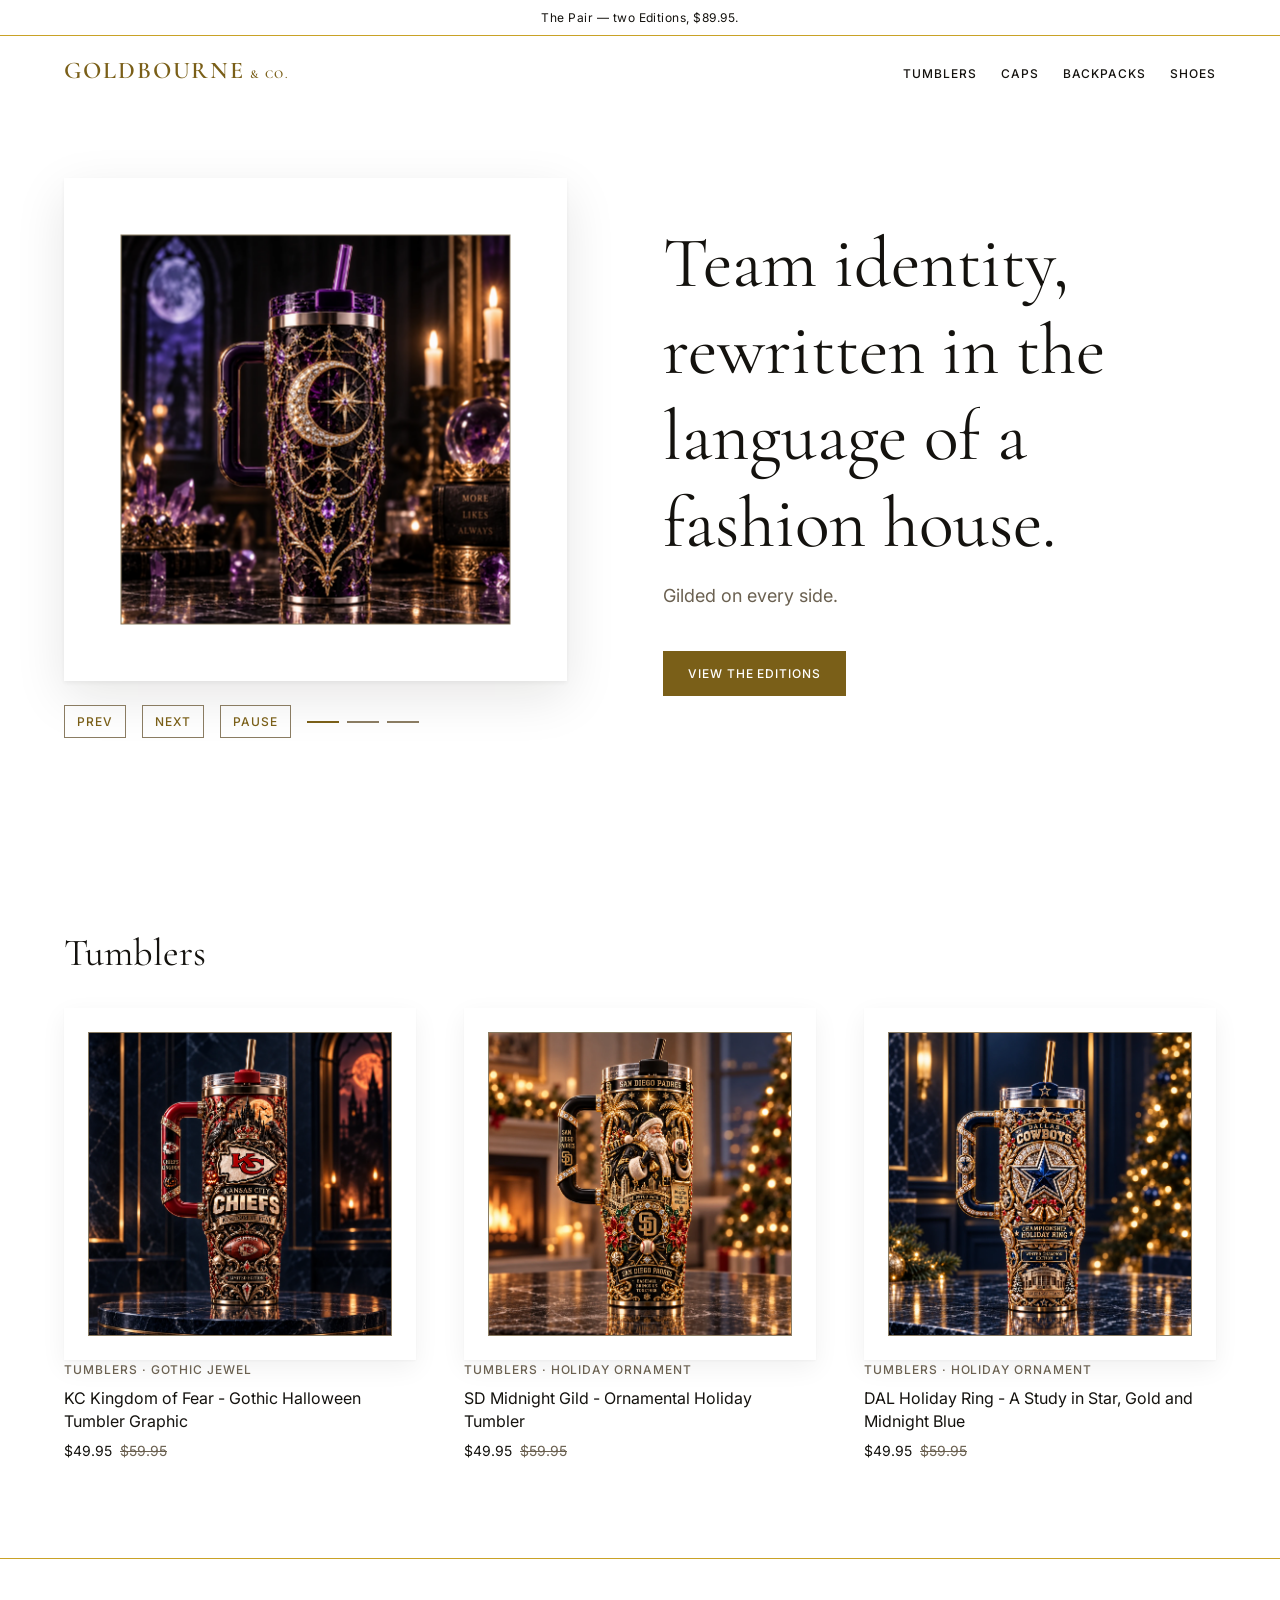
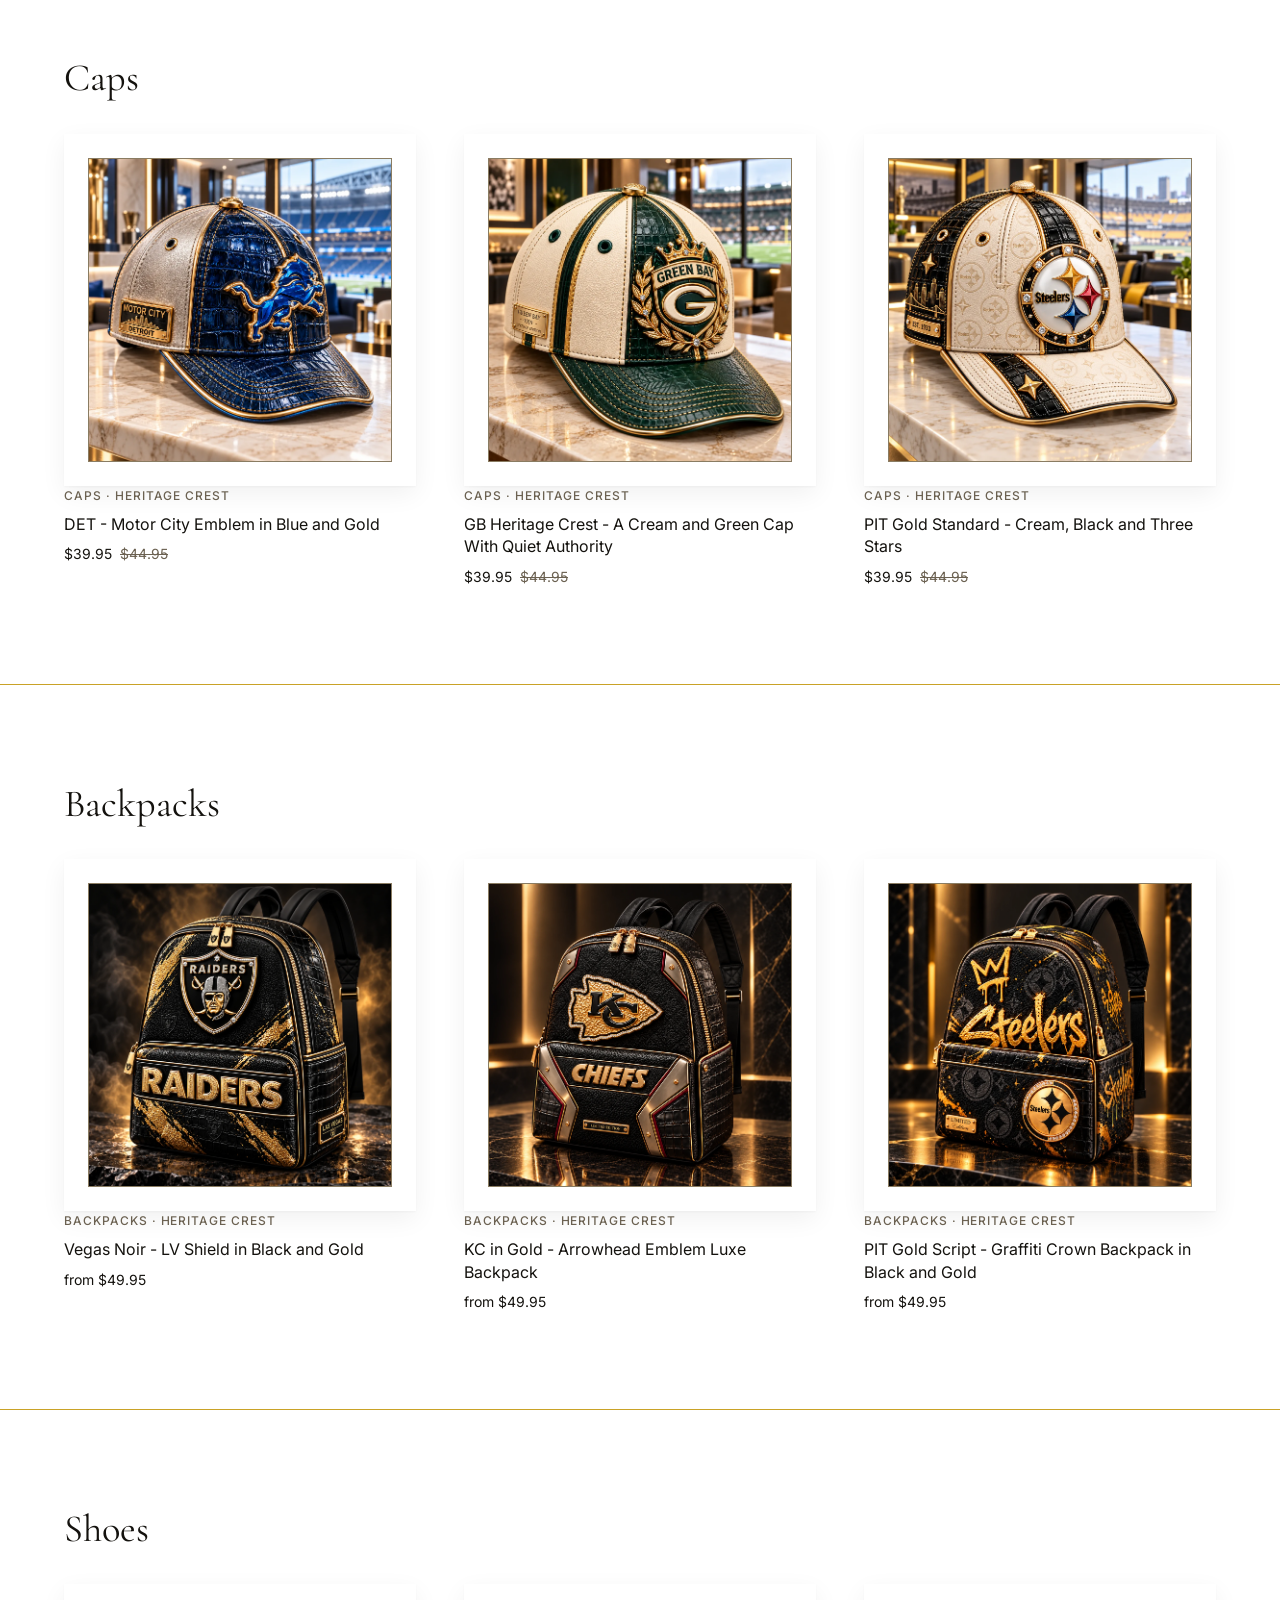
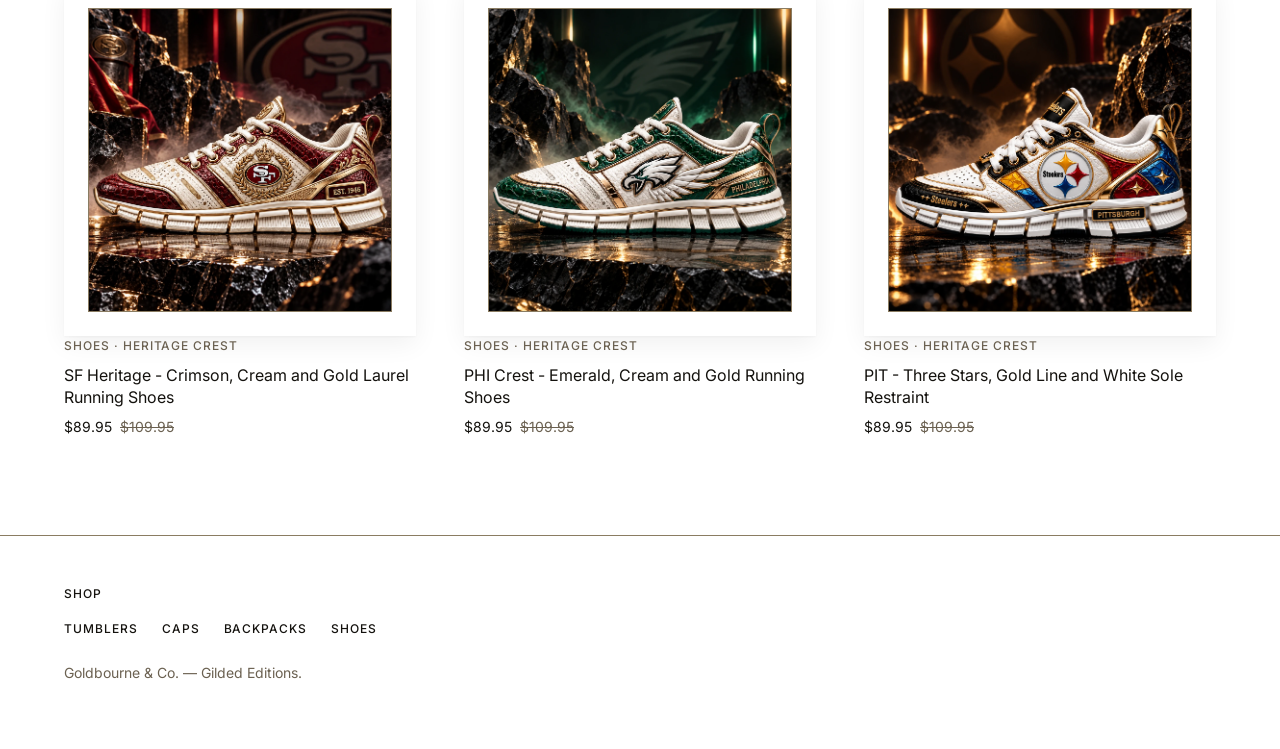
==== commit c1511a80: "feat(light-minimal): header dính/co khi cuộn, hairline vàng, progress bar đọc trang Thêm 3 tính năng" ====
--- a/themes/light-minimal/index.html
+++ b/themes/light-minimal/index.html
@@ -20,6 +20,7 @@
       <ul class="nav__list" id="typeNav"></ul>
     </nav>
   </div>
+  <div class="progress" aria-hidden="true"></div>
 </header>
 
 <main>
@@ -32,7 +33,7 @@
         <div class="hero__controls">
           <button type="button" class="hero__btn" data-carousel-prev>Prev</button>
           <button type="button" class="hero__btn" data-carousel-next>Next</button>
-          <button type="button" class="hero__btn" data-carousel-pause aria-pressed="false">Pause</button>
+          <button type="button" class="hero__btn" data-carousel-pause>Pause</button>
           <div class="hero__dots" data-carousel-dots></div>
         </div>
       </div>
--- a/themes/light-minimal/assets/tokens.css
+++ b/themes/light-minimal/assets/tokens.css
@@ -27,7 +27,6 @@
   --fs-5: 1.5rem;
   --fs-6: 2rem;
   --fs-7: 3rem;
-  --fs-8: 4rem;
   --fs-9: 4.5rem;
 
   --space-1: 0.5rem;
@@ -36,7 +35,7 @@
   --space-4: 2rem;
   --space-5: 3rem;
   --space-6: 6rem;
-  --space-7: 8rem;
+  --space-7: 8rem;         /* khai sẵn, chưa dùng — chờ "thêm khoảng thở" §2.3 */
 
   --mat: 1.5rem;          /* 24px — padding thẻ ở desktop */
   --mat-hero: 4rem;
@@ -49,6 +48,5 @@
 
   --dur: 350ms;
   --dur-slow: 700ms;
-  --ease: cubic-bezier(0.25, 0.46, 0.45, 0.94);
   --ease-lux: cubic-bezier(0.16, 1, 0.3, 1);   /* expo-out — thứ tạo cảm giác "mượt" */
 }
--- a/themes/light-minimal/assets/base.css
+++ b/themes/light-minimal/assets/base.css
@@ -2,7 +2,28 @@
 
 *, *::before, *::after { box-sizing: border-box; }
 
-html { scroll-behavior: smooth; scroll-padding-top: 72px; }
+/*
+  72px từng được đặt cho một header sticky CHƯA TỪNG TỒN TẠI (nợ kỹ thuật cũ).
+  Giờ header đã dính thật (components.css .header) và co lại khi cuộn qua
+  hero (spec §6.3) — bằng mắt lúc người dùng cuộn tới một neo thì header
+  LUÔN ở trạng thái đã co (animation-range hoàn tất trong hero, animation-
+  fill-mode "both" khoá trạng thái đó cho mọi vị trí xa hơn).
+
+  Đo thật bằng Chrome 154 (chromium.launch channel 'chrome'), header ở
+  trạng thái CO:
+    - ≥560px viewport: wordmark + nav vừa một hàng → 45.8px cao → 46px
+    - <560px: .header__inner (flex-wrap) xuống hai hàng ngay cả khi đã co
+      → 88.98px cao → 89px
+  560px là ngưỡng đo được, không phải breakpoint khai báo sẵn — nó rơi ra từ
+  flex-wrap tự nhiên của .header__inner theo độ dài thật của wordmark+nav,
+  không phải lựa chọn tuỳ ý. Đổi nội dung nav hoặc .wordmark thì phải đo lại
+  cả ngưỡng lẫn hai con số chiều cao này.
+*/
+html { scroll-behavior: smooth; scroll-padding-top: 89px; }
+
+@media (min-width: 560px) {
+  html { scroll-padding-top: 46px; }
+}
 
 body {
   margin: 0;
@@ -15,7 +36,7 @@
   -webkit-font-smoothing: antialiased;
 }
 
-/* Cormorant 400 — trên nền kem không cần 600 như theme dark (spec §5.4) */
+/* Cormorant 400 — trên nền trắng không cần 600 như theme dark (spec §5.4) */
 h1, h2 {
   font-family: var(--font-heading);
   font-weight: 400;
@@ -108,6 +129,14 @@
 .hover-wght:hover, .hover-wght:focus-visible { font-weight: 600; }
 
 /*
+  .wordmark đã đứng sẵn ở weight 600 (ngoại lệ duy nhất của theme, xem rule
+  phía trên) — hover về 600 là no-op đo được: 600 → 600, không đổi gì.
+  Đích hover riêng, nặng hơn nền của chính nó. Không hạ weight nền xuống để
+  đạt chênh lệch — 600 là chốt của spec cho dấu hiệu thương hiệu.
+*/
+.wordmark.hover-wght:hover, .wordmark.hover-wght:focus-visible { font-weight: 700; }
+
+/*
   Vertical Cut Reveal — port ý tưởng từ Fancy Components (MIT).
   Bọc ngoài mang aria-label nguyên câu, các span con aria-hidden (cut-reveal.mjs).
   animation-fill-mode backwards: trước khi delay trôi hết thì áp trạng thái from,
--- a/themes/light-minimal/assets/components.css
+++ b/themes/light-minimal/assets/components.css
@@ -3,9 +3,6 @@
   display: grid;
   grid-template-columns: 1fr;
   gap: var(--space-3);
-  list-style: none;
-  margin: 0;
-  padding: 0;
 }
 
 @media (min-width: 768px) {
@@ -15,6 +12,9 @@
 @media (min-width: 1280px) {
   .grid { grid-template-columns: repeat(3, 1fr); gap: var(--space-5); }
 }
+
+/* Thông báo khi dải rỗng (products.json không nạp được) — chiếm trọn hàng, không kẹt vào 1 cột. */
+.grid__empty { grid-column: 1 / -1; }
 
 /* ---- Thẻ Passepartout (spec §3.1) ---- */
 .card { display: block; color: inherit; }
@@ -92,13 +92,6 @@
 }
 
 /* ---- Thanh facet (spec §6) ---- */
-.facets {
-  display: flex;
-  flex-wrap: wrap;
-  gap: var(--space-1);
-  margin-bottom: var(--space-4);
-}
-
 .facet {
   font-family: var(--font-body);
   font-weight: 500;
@@ -120,16 +113,77 @@
 }
 
 /* ---- Announcement (spec §6) ---- */
+/* Hairline vàng (spec §7 mục 1) — trang trí thuần, border nhận màu nên hợp luật §2.4 */
 .announce {
   padding: var(--space-1) var(--space-3);
   text-align: center;
   font-size: var(--fs-1);
   letter-spacing: 0.04em;
-  border-bottom: 1px solid var(--border);
+  border-bottom: 1px solid var(--gold);
 }
 
 /* ---- Header ---- */
-.header { border-bottom: 1px solid var(--border); }
+/*
+  BUG THẬT đã đo được (không phải giả thuyết): .header co lại bằng cách co
+  padding-block/font-size của CHÍNH các phần tử bên trong nó. .header là
+  position: sticky — một sticky vẫn chiếm chỗ trong flow bằng đúng kích
+  thước HIỆN TẠI của chính nó, không phải kích thước "full" ban đầu. Vậy
+  khi header co lại GIỮA LÚC đang cuộn, flow phía dưới nó dịch lên theo,
+  đúng bằng chênh lệch cao full/co (~25.6px đo bằng Chrome 154 tại 1440px).
+
+  Hệ quả: bấm nav trong trang (smooth-scroll gốc trình duyệt) tính điểm đến
+  MỘT LẦN lúc bắt đầu cuộn, dựa trên layout lúc đó (header còn full). Suốt
+  quá trình cuộn, header co dần → flow dịch lên ~25.6px → điểm đến cũ lệch
+  so với đích thật → tiêu đề dải cuối cùng nằm lọt dưới header (~-25px gap,
+  đo bằng getBoundingClientRect trước/sau). Deep-link nguội (main.js,
+  scrollIntoView instant) không dính vì trình duyệt đã tự nhảy theo hash
+  TRƯỚC KHI JS chạy, lúc đó header đã co xong, không còn gì dịch chuyển
+  giữa chừng nữa — hai đường test ra hai kết quả khác nhau chỉ vì thời điểm
+  "tính đích" rơi vào hai pha khác nhau của animation, không phải vì công
+  thức sai.
+
+  Thử đầu tiên: bọc .header trong một div spacer riêng, cố định chiều cao.
+  SAI — vì div đó liền trở thành containing block của .header (sticky bị
+  giới hạn "không vượt khỏi containing block"), và containing block chỉ
+  cao 46-89px thì sticky mất gần hết quãng đường, header trôi mất khỏi màn
+  hình chỉ sau vài chục px cuộn (đo được headerBottom ra tới -2898px, tức
+  header rơi hẳn ra khỏi khung nhìn). Đã bỏ cách này.
+
+  Sửa đúng: giữ .header là con trực tiếp của <body> như cũ (containing
+  block vẫn là toàn trang, sticky không bị giới hạn quãng đường) — CHỈ khai
+  height CỐ ĐỊNH tường minh ngay trên .header (bằng đúng chiều cao ĐÃ CO,
+  khớp scroll-padding-top ở base.css, cùng ngưỡng 560px). height tường minh
+  không phụ thuộc padding/font-size bên trong .header__inner nữa → flow
+  phía dưới .header không bao giờ dịch chuyển, bất kể .header__inner co
+  giãn ra sao.
+
+  Ở đầu trang (padding/font-size còn full), nội dung bên trong CAO HƠN
+  height cố định của .header — tràn ra ngoài đáy (overflow mặc định là
+  visible), đè lên padding-block (var(--space-6) = 96px) của .hero.section
+  ngay bên dưới, một vùng trống không có nội dung thật nên không che chữ/
+  ảnh nào. Chênh lệch tối đa đo được ~25.6px, nằm gọn trong 96px đó.
+
+  Đánh đổi CHẤP NHẬN ĐƯỢC: hairline (border-bottom của .header) và .progress
+  (absolute, bottom:0 trong .header) bám theo ĐÁY HỘP CỐ ĐỊNH, không phải
+  đáy nội dung đang tràn — trong đúng quãng 0-480px đầu khi header còn to,
+  cả hai có thể nằm cao hơn vài px so với đáy chữ thật. Thuần trang trí,
+  animation-range 0-480px chỉ là một phần nhỏ của toàn trang (~3500px) nên
+  .progress ở quãng đó cũng gần như scaleX(0) — sai lệch không ai thấy
+  bằng mắt, và không phạm yêu cầu đo được nào (hairline ẩn ở đầu trang/hiện
+  sau hero; progress ~0% đầu, ~100% cuối).
+*/
+.header {
+  position: sticky;
+  top: 0;
+  z-index: 10;
+  background: var(--bg);
+  border-bottom: 1px solid transparent;
+  height: 89px;
+}
+
+@media (min-width: 560px) {
+  .header { height: 46px; }
+}
 
 .header__inner {
   display: flex;
@@ -141,6 +195,97 @@
 }
 
 .wordmark__co { font-size: var(--fs-1); margin-left: 0.4em; letter-spacing: 0.12em; }
+
+/*
+  Header co lại + hairline vàng hiện ra dưới nó khi cuộn qua hero (spec §6.3,
+  §7 mục 2). Thuần CSS, chạy trên compositor, không tốn JS.
+
+  animation-range 0–480px xấp xỉ chiều cao hero ở desktop (đo thật ~752px tại
+  1440px viewport) — không cần khớp tuyệt đối vì đây là hiệu ứng trang trí:
+  hoàn tất sớm/muộn vài chục px không ai nhận ra bằng mắt, và animation-fill-
+  mode "both" khoá trạng thái "to" (đã co) cho mọi vị trí cuộn xa hơn, kể cả
+  cú nhảy tức thì của scrollIntoView khi tới từ deep-link (main.js).
+
+  KHÔNG khai animation-duration — nó bị bỏ qua khi có animation-timeline
+  (xem chú thích cùng nội dung ở base.css .reveal).
+
+  border-bottom-color (không phải border/background) để hairline là MỘT
+  khai báo border nhận màu — hợp hàng rào vàng §2.4. Firefox (animation-
+  timeline sau cờ tới FF152) và prefers-reduced-motion: reduce đều rơi về
+  khai báo tĩnh border-bottom: 1px solid transparent ở trên — header đứng
+  yên ở size đầy đủ, không hairline. Trang trí thuần, thiếu thì vẫn đúng.
+*/
+@media (prefers-reduced-motion: no-preference) {
+  @supports (animation-timeline: scroll(root block)) {
+    @keyframes header-hairline {
+      from { border-bottom-color: transparent; }
+      to   { border-bottom-color: var(--gold); }
+    }
+    @keyframes header-shrink {
+      from { padding-block: var(--space-2); }
+      to   { padding-block: 0.5rem; }
+    }
+    @keyframes header-wordmark-shrink {
+      from { font-size: var(--fs-5); }
+      to   { font-size: var(--fs-4); }
+    }
+
+    .header {
+      animation: header-hairline linear both;
+      animation-timeline: scroll(root block);
+      animation-range: 0 480px;
+    }
+    .header__inner {
+      animation: header-shrink linear both;
+      animation-timeline: scroll(root block);
+      animation-range: 0 480px;
+    }
+    .header .wordmark {
+      animation: header-wordmark-shrink linear both;
+      animation-timeline: scroll(root block);
+      animation-range: 0 480px;
+    }
+  }
+}
+
+/*
+  Hairline tiến độ đọc (spec §6.3) — thanh mảnh dưới header, bề ngang lớn
+  dần theo tiến độ cuộn trang. Định vị absolute vào mép dưới .header (sticky
+  ở trên lập context định vị) nên luôn bám đúng đáy header dù header đang co
+  hay đầy đủ, không cần tính lại chiều cao bằng JS.
+
+  --accent, KHÔNG --gold: thanh này MANG THÔNG TIN (tiến độ đọc trang), vàng
+  chỉ dành cho trang trí thuần (spec §2.4). aria-hidden="true" ở markup vì
+  đây là bổ trợ thị giác, không phải nội dung.
+
+  scaleX(0) mặc định — KHÔNG phải opacity:0 — nên không phạm luật "mặc định
+  là hiện": phần tử vẫn hiện diện, chỉ co bề ngang về 0, không che hay chắn
+  gì ở trạng thái đứng yên (Firefox / reduced-motion / không @supports).
+*/
+.progress {
+  position: absolute;
+  left: 0;
+  right: 0;
+  bottom: 0;
+  height: 2px;
+  background: var(--accent);
+  transform: scaleX(0);
+  transform-origin: left center;
+}
+
+@media (prefers-reduced-motion: no-preference) {
+  @supports (animation-timeline: scroll(root block)) {
+    @keyframes progress-scale {
+      from { transform: scaleX(0); }
+      to   { transform: scaleX(1); }
+    }
+    .progress {
+      animation: progress-scale linear both;
+      animation-timeline: scroll(root block);
+      animation-range: 0 100%;
+    }
+  }
+}
 
 .nav__list, .footer__list {
   display: flex;
@@ -203,17 +348,32 @@
 
 .hero__dots { display: flex; gap: var(--space-1); }
 
+/*
+  Vùng bấm phải đạt tối thiểu 24px (WCAG 2.2 SC 2.5.8 Target Size Minimum) dù
+  đường kẻ nhìn thấy vẫn mỏng 2px — nút cao 24px trong suốt, đường kẻ vẽ bằng
+  ::before để không phình to phần hiển thị.
+*/
 .hero__dot {
   width: 2rem;
-  height: 2px;
+  height: 24px;
   padding: 0;
-  background: var(--border);
+  background: none;
   border: 0;
   cursor: pointer;
+  display: flex;
+  align-items: center;
+}
+
+.hero__dot::before {
+  content: "";
+  display: block;
+  width: 100%;
+  height: 2px;
+  background: var(--border);
 }
 
 /* Chỉ báo trạng thái dùng --accent. KHÔNG dùng --gold: 2.42:1, không đủ */
-.hero__dot[aria-current="true"] { background: var(--accent); }
+.hero__dot[aria-current="true"]::before { background: var(--accent); }
 
 .hero__btn {
   font-family: var(--font-body);
@@ -303,8 +463,7 @@
 .pdp__body li { margin-bottom: 0.4em; }
 
 /* ---- Dải preview (spec §7) ---- */
-.preview { padding-block: var(--space-6); }
-
+/* Không cần padding-block riêng: mọi .preview trong index.html đều mang luôn class .section (base.css) */
 .preview__heading { margin-bottom: var(--space-4); }
 
 /* Hairline vàng — thứ DUY NHẤT trong theme dùng var(--gold), và chỉ ở border */
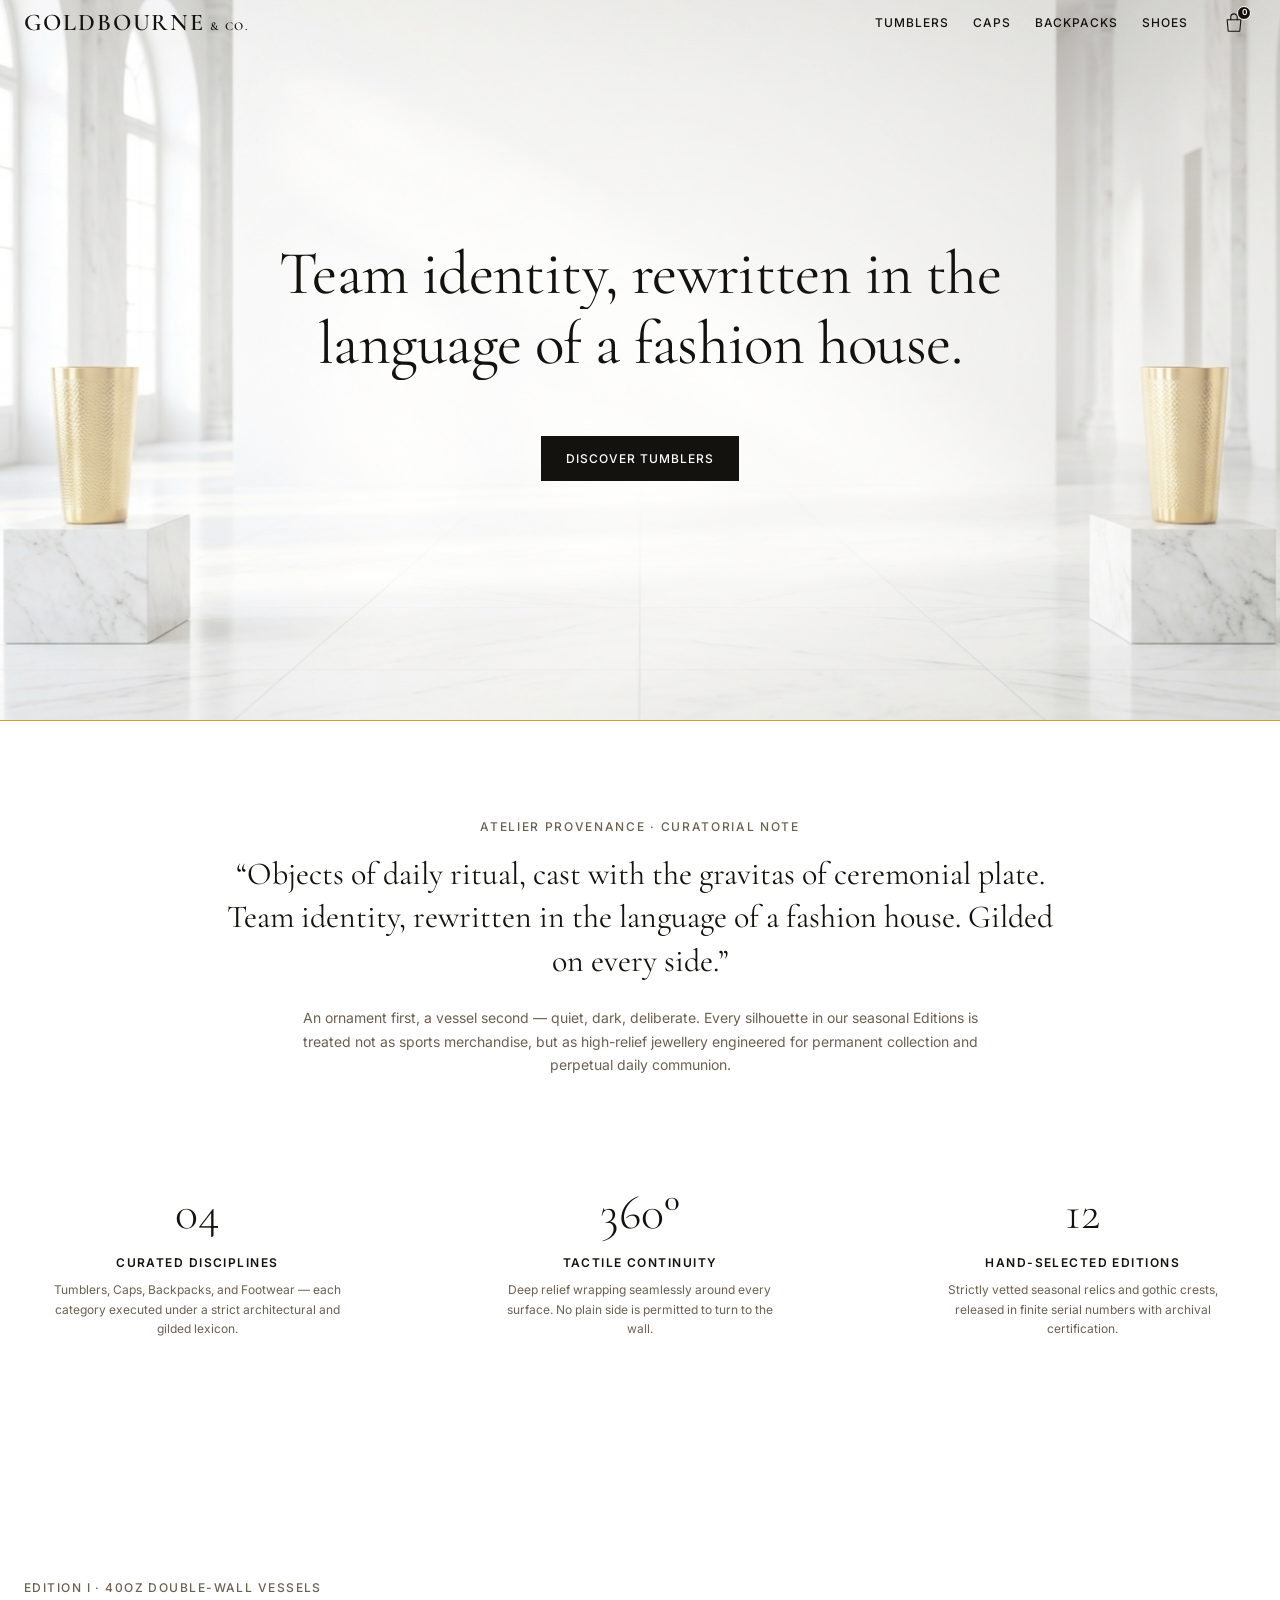
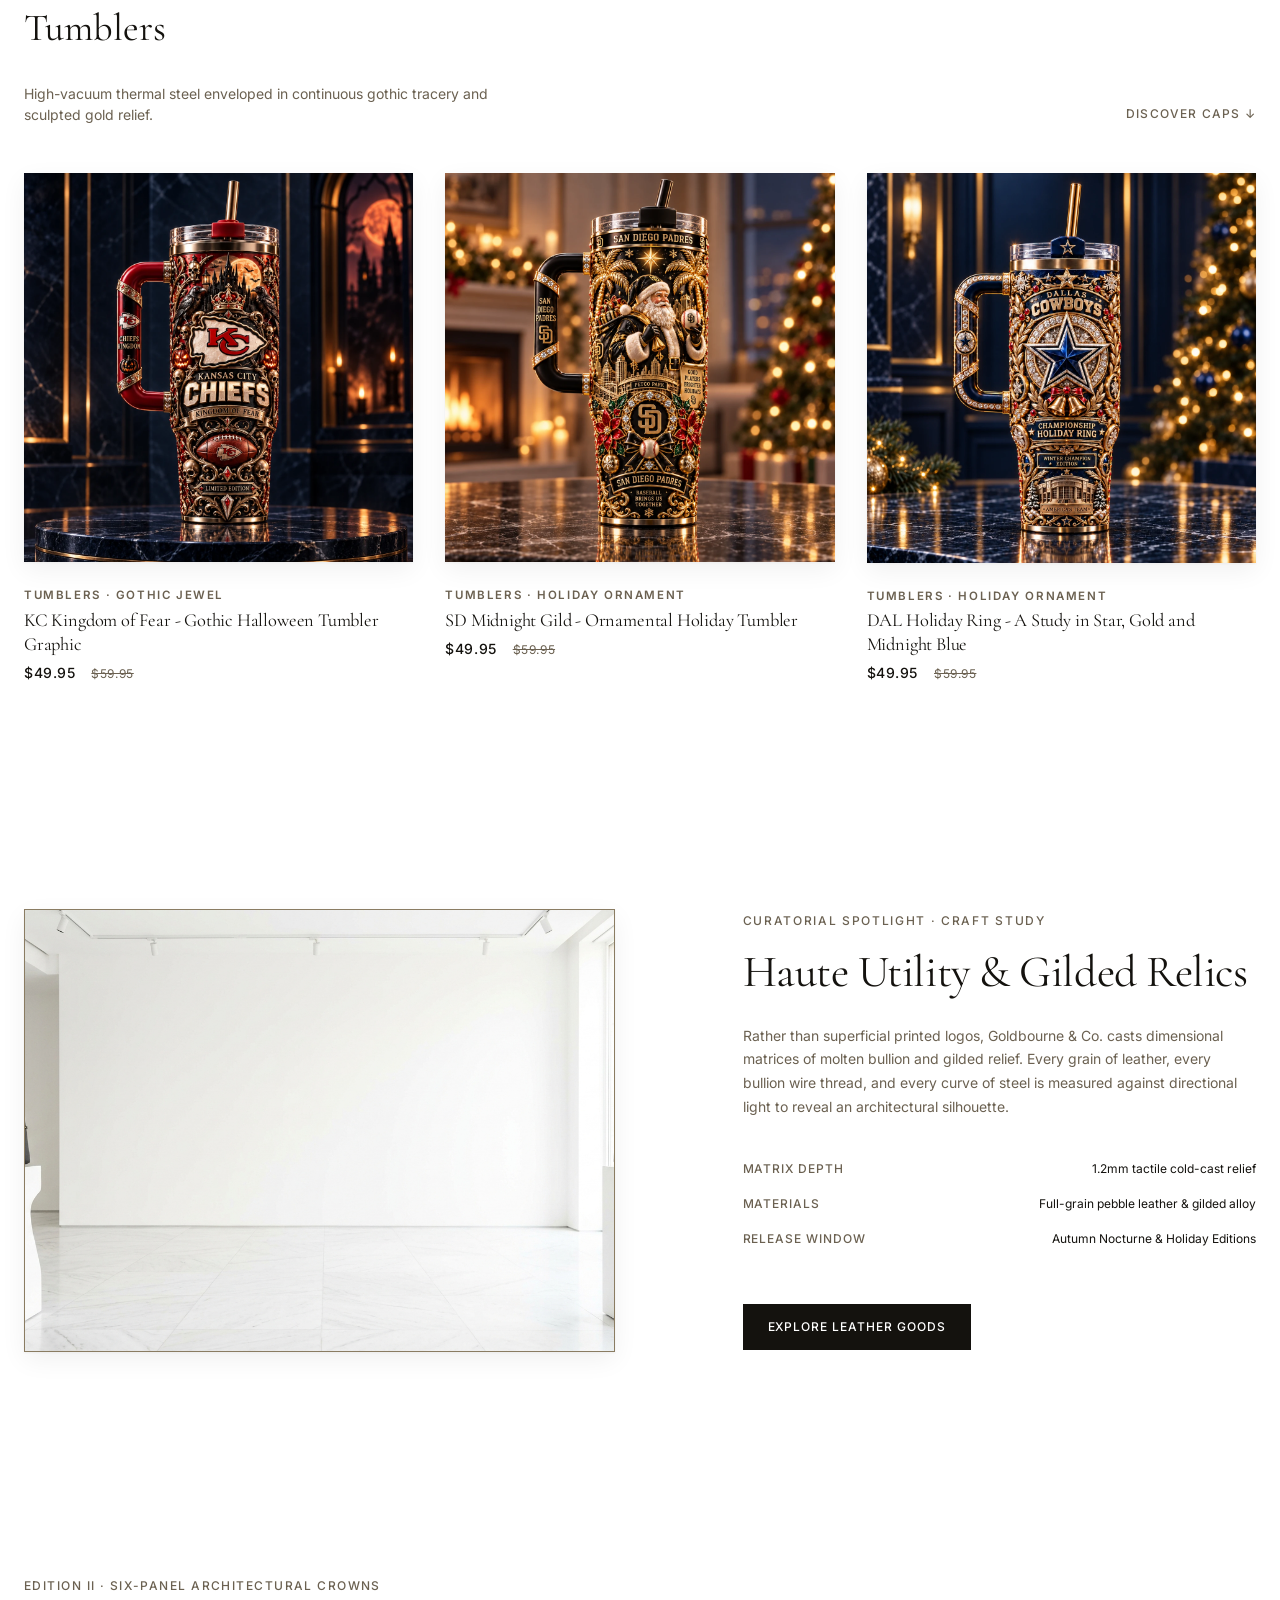
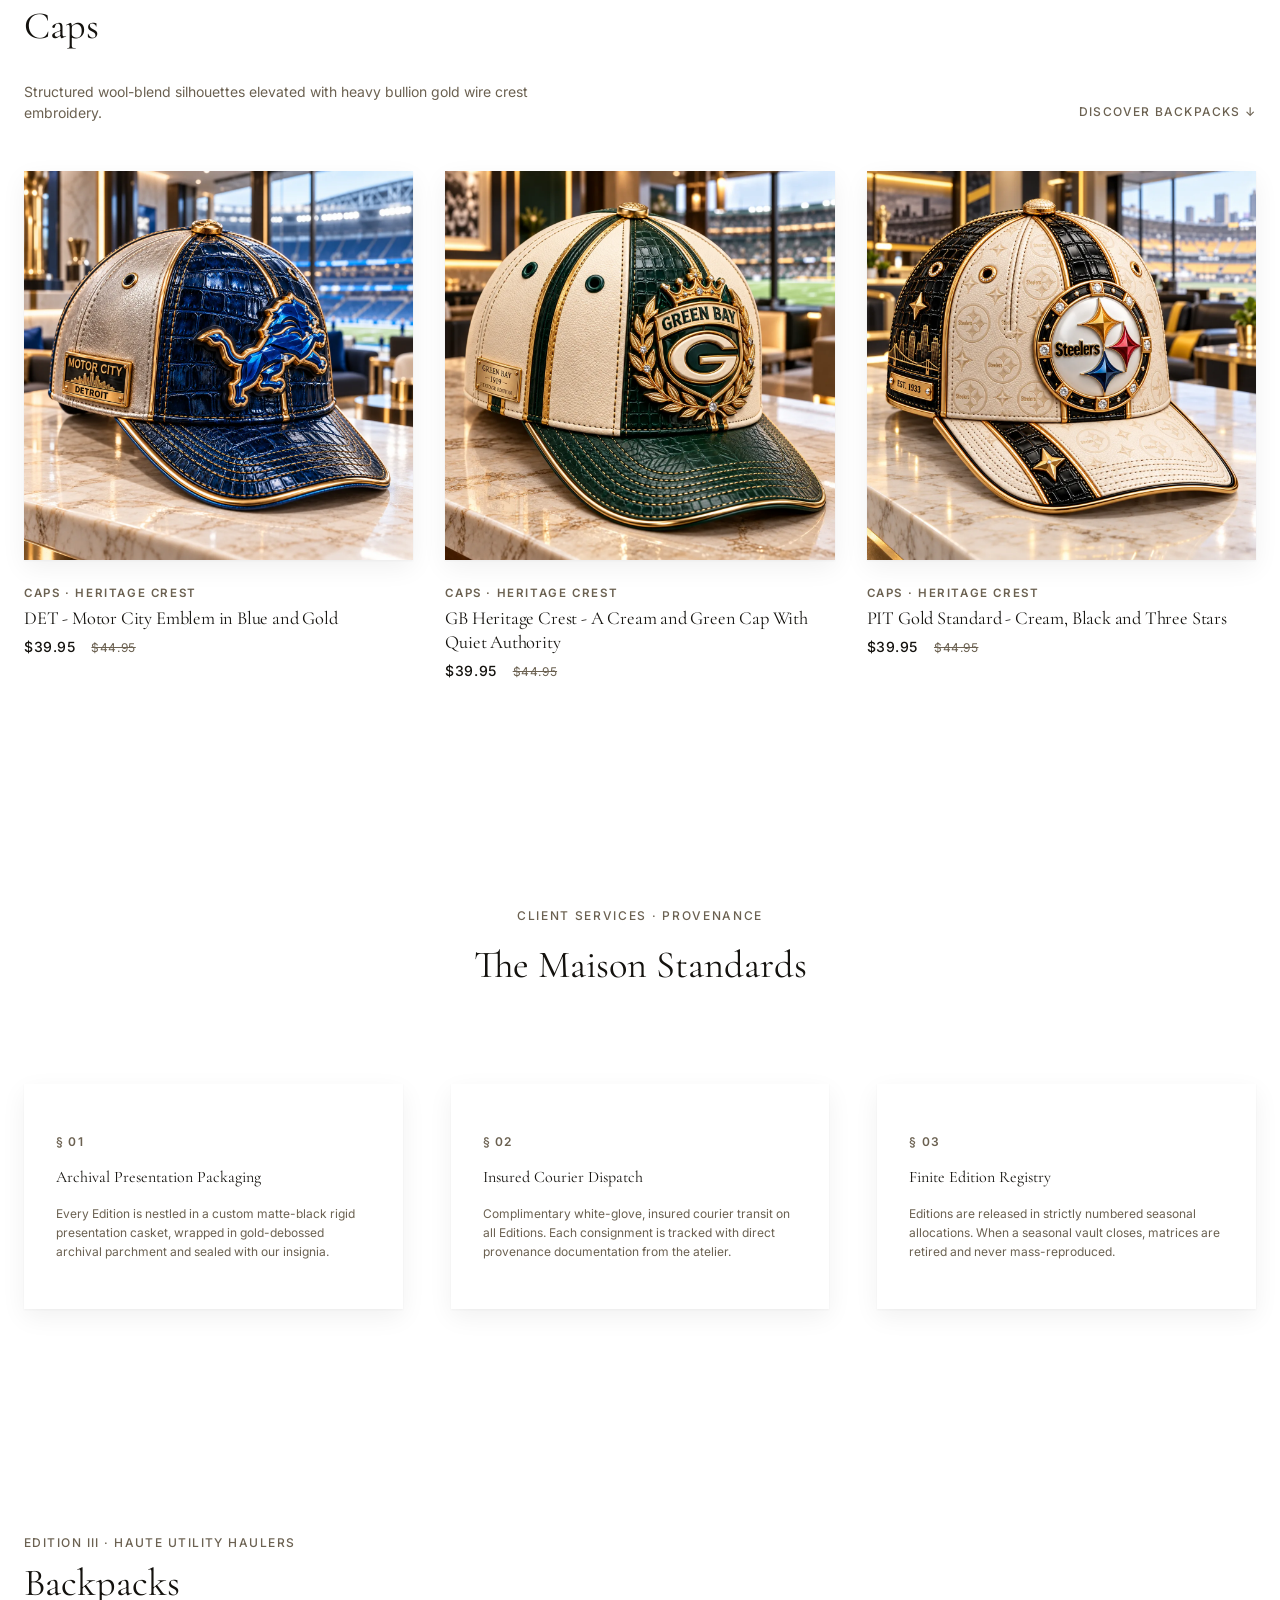
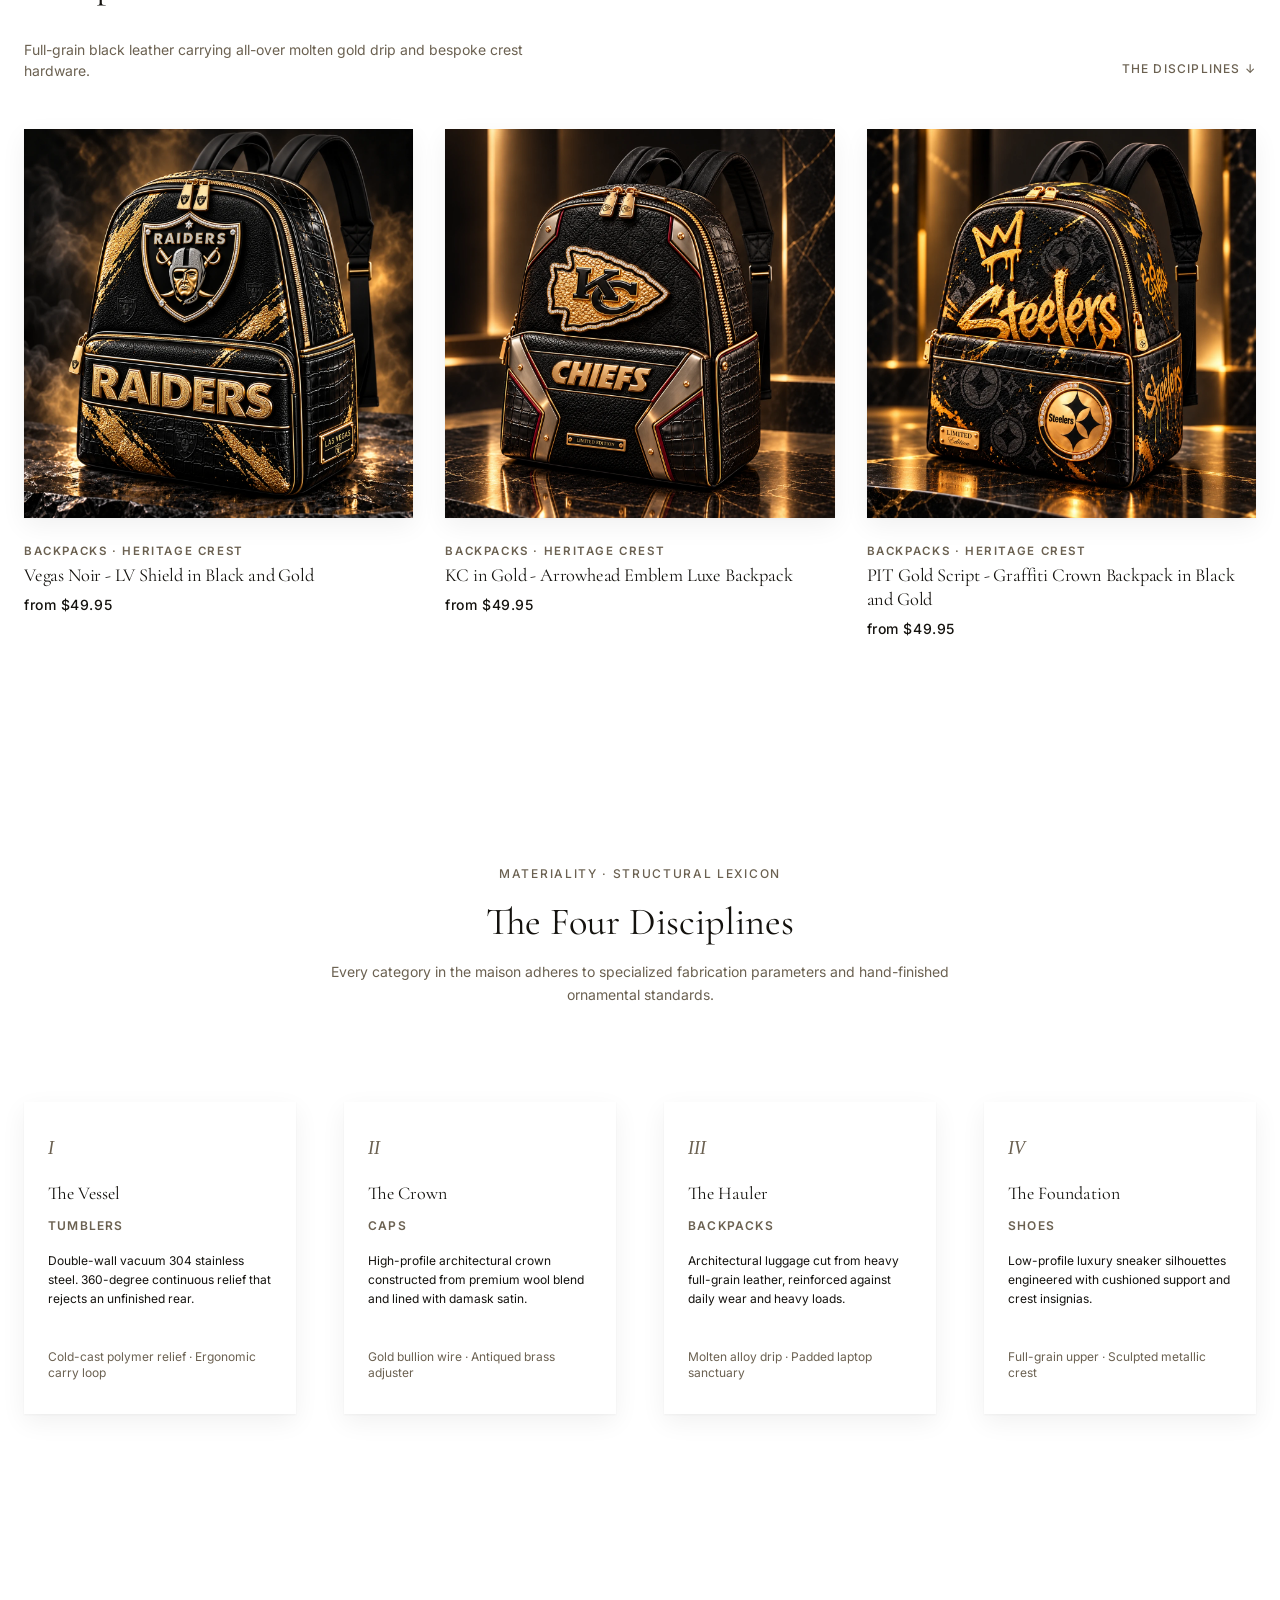
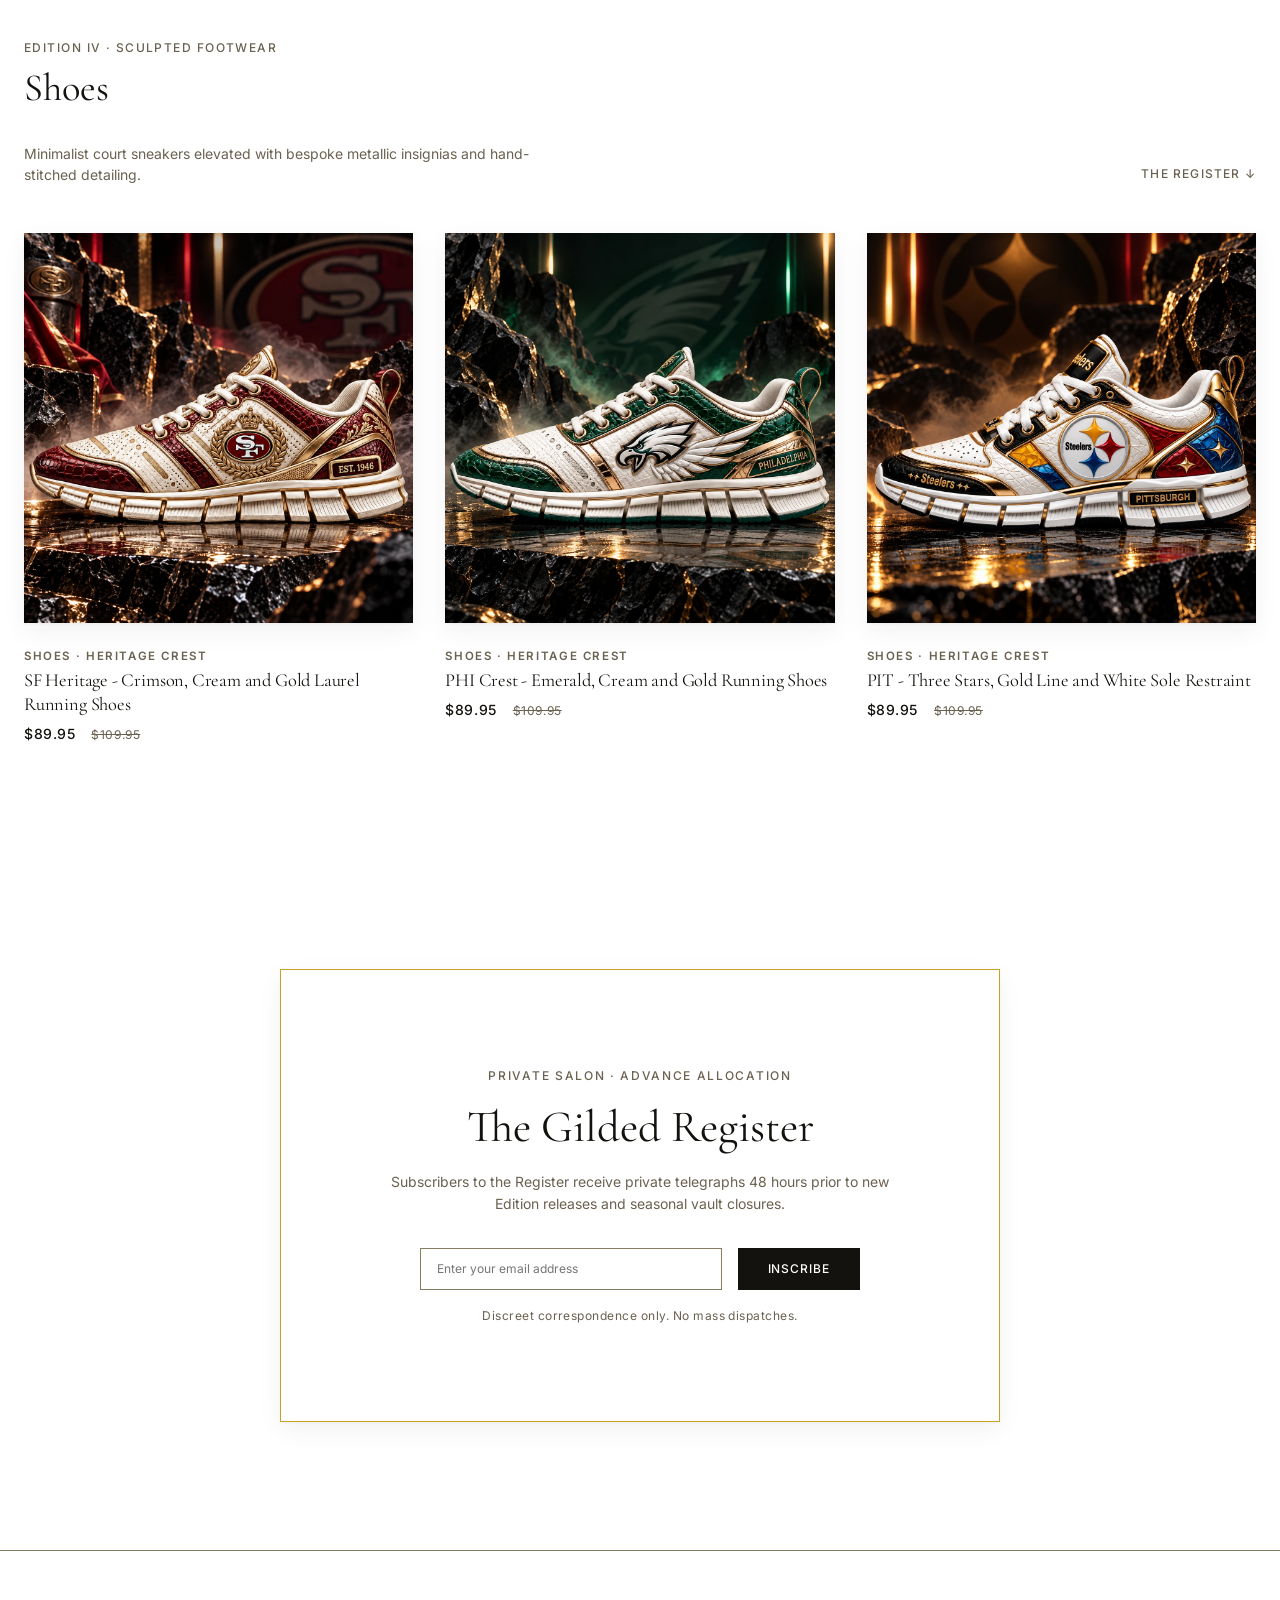
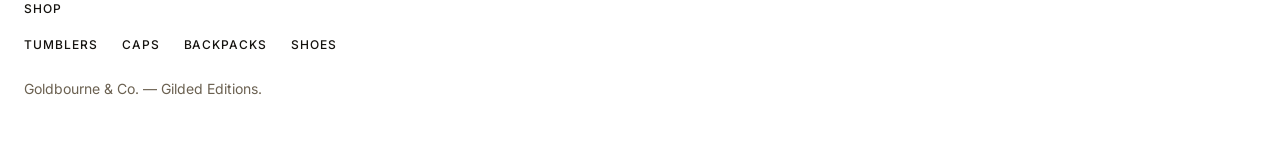
==== commit 51d4623b: "update theme light" ====
--- a/themes/light-minimal/index.html
+++ b/themes/light-minimal/index.html
@@ -11,65 +11,338 @@
 </head>
 <body>
 
-<div class="announce" id="announce" role="status" aria-live="polite"></div>
-
-<header class="header">
+
+<header class="header header--transparent">
   <div class="wrap header__inner">
+    <button class="menu-btn" id="menuToggle" type="button" aria-label="Open menu" aria-controls="menuDrawer" aria-expanded="false">
+      <svg class="menu-btn__icon" width="22" height="22" viewBox="0 0 24 24" fill="none" stroke="currentColor" stroke-width="1.15" stroke-linecap="round" stroke-linejoin="round" aria-hidden="true">
+        <line x1="3.5" y1="7" x2="20.5" y2="7"></line>
+        <line x1="3.5" y1="12" x2="20.5" y2="12"></line>
+        <line x1="3.5" y1="17" x2="20.5" y2="17"></line>
+      </svg>
+    </button>
     <a class="wordmark hover-wght" href="/themes/light-minimal/index.html">Goldbourne<span class="wordmark__co">&amp; Co.</span></a>
-    <nav class="nav" aria-label="Shop">
-      <ul class="nav__list" id="typeNav"></ul>
-    </nav>
+    <div class="header__nav-wrap">
+      <nav class="nav" aria-label="Shop">
+        <ul class="nav__list" id="typeNav"></ul>
+      </nav>
+      <button class="cart-btn" id="cartToggle" type="button" aria-label="Open cart (0 items)" aria-controls="cartDrawer" aria-expanded="false">
+        <svg class="cart-btn__icon" width="22" height="22" viewBox="0 0 24 24" fill="none" stroke="currentColor" stroke-width="1.2" stroke-linecap="round" stroke-linejoin="round" aria-hidden="true">
+          <path d="M4.5 8.5h15l-1.2 12.5H5.7L4.5 8.5z"/>
+          <path d="M8.5 8.5V5.5a3.5 3.5 0 0 1 7 0v3"/>
+        </svg>
+        <span class="cart-btn__count" id="cartCount" aria-hidden="true">0</span>
+      </button>
+    </div>
   </div>
   <div class="progress" aria-hidden="true"></div>
 </header>
 
-<main>
-  <section class="hero section">
-    <div class="wrap hero__inner">
-      <div class="hero" id="heroCarousel" role="region"
+<main class="main--hero">
+  <section class="hero hero--fullwidth" id="heroCarousel" role="region"
            aria-roledescription="carousel" aria-label="Featured Editions">
-        <div class="hero__mat"><div class="hero__track" data-carousel-track></div></div>
-        <p class="visually-hidden" data-carousel-live aria-live="polite"></p>
-        <div class="hero__controls">
-          <button type="button" class="hero__btn" data-carousel-prev>Prev</button>
-          <button type="button" class="hero__btn" data-carousel-next>Next</button>
-          <button type="button" class="hero__btn" data-carousel-pause>Pause</button>
-          <div class="hero__dots" data-carousel-dots></div>
-        </div>
-      </div>
-      <div class="hero__text">
-        <h1 data-cut-reveal>Team identity, rewritten in the language of a fashion house.</h1>
-        <p class="hero__sub muted">Gilded on every side.</p>
-        <a class="btn" href="#shop-tumbler">View the Editions</a>
-      </div>
-    </div>
-  </section>
-
+    <div class="hero__track" data-carousel-track>
+      <!-- Slide 1: Tumblers -->
+      <article class="hero__slide is-current" data-slide-index="0" aria-label="Slide 1 of 4: Gilded Tumblers">
+        <div class="hero__bg">
+          <picture class="hero__picture">
+            <source media="(max-width: 768px)" srcset="/themes/light-minimal/assets/hero-tumbler-mobile.jpg">
+            <img class="hero__bg-img"
+                 src="/themes/light-minimal/assets/hero-tumbler.jpg"
+                 alt="Goldbourne gilded tumblers on Italian white marble"
+                 width="1920" height="1080"
+                 loading="eager" decoding="async">
+          </picture>
+          <div class="hero__scrim" aria-hidden="true"></div>
+        </div>
+        <div class="wrap hero__content">
+          <h1 class="hero__title" data-cut-reveal>Team identity, rewritten in the language of a fashion house.</h1>
+          <a class="btn hero__cta" href="#shop-tumbler">Discover Tumblers</a>
+        </div>
+      </article>
+
+      <!-- Slide 2: Caps -->
+      <article class="hero__slide" data-slide-index="1" aria-label="Slide 2 of 4: Gilded Caps">
+        <div class="hero__bg">
+          <picture class="hero__picture">
+            <source media="(max-width: 768px)" srcset="/themes/light-minimal/assets/hero-cap-mobile.jpg">
+            <img class="hero__bg-img"
+                 src="/themes/light-minimal/assets/hero-cap.jpg"
+                 alt="Goldbourne structured noir cap on white gallery plinth"
+                 width="1920" height="1080"
+                 loading="lazy" decoding="async">
+          </picture>
+          <div class="hero__scrim" aria-hidden="true"></div>
+        </div>
+        <div class="wrap hero__content">
+          <h2 class="hero__title">Architectural crowns, cast with gold bullion embroidery.</h2>
+          <a class="btn hero__cta" href="#shop-cap">Discover Caps</a>
+        </div>
+      </article>
+
+      <!-- Slide 3: Backpacks -->
+      <article class="hero__slide" data-slide-index="2" aria-label="Slide 3 of 4: Gilded Backpacks">
+        <div class="hero__bg">
+          <picture class="hero__picture">
+            <source media="(max-width: 768px)" srcset="/themes/light-minimal/assets/hero-backpack-mobile.jpg">
+            <img class="hero__bg-img"
+                 src="/themes/light-minimal/assets/hero-backpack.jpg"
+                 alt="Goldbourne designer black leather backpack in sunlit white gallery"
+                 width="1920" height="1080"
+                 loading="lazy" decoding="async">
+          </picture>
+          <div class="hero__scrim" aria-hidden="true"></div>
+        </div>
+        <div class="wrap hero__content">
+          <h2 class="hero__title">Haute utility in full-grain leather and molten gold drip.</h2>
+          <a class="btn hero__cta" href="#shop-backpack">Discover Backpacks</a>
+        </div>
+      </article>
+
+      <!-- Slide 4: Shoes -->
+      <article class="hero__slide" data-slide-index="3" aria-label="Slide 4 of 4: Gilded Shoes">
+        <div class="hero__bg">
+          <picture class="hero__picture">
+            <source media="(max-width: 768px)" srcset="/themes/light-minimal/assets/hero-shoes-mobile.jpg">
+            <img class="hero__bg-img"
+                 src="/themes/light-minimal/assets/hero-shoes.jpg"
+                 alt="Goldbourne luxury leather sneaker on polished white marble pedestal"
+                 width="1920" height="1080"
+                 loading="lazy" decoding="async">
+          </picture>
+          <div class="hero__scrim" aria-hidden="true"></div>
+        </div>
+        <div class="wrap hero__content">
+          <h2 class="hero__title">Sculpted footwear elevated with signature crest hardware.</h2>
+          <a class="btn hero__cta" href="#shop-shoes">Discover Shoes</a>
+        </div>
+      </article>
+    </div>
+
+    <p class="visually-hidden" data-carousel-live aria-live="polite"></p>
+    <button type="button" class="visually-hidden" data-carousel-pause>Pause</button>
+  </section>
+
+  <!-- Section 1: Atelier Manifesto & Curatorial Triptych -->
+  <section class="section manifesto" aria-label="Atelier Manifesto">
+    <div class="wrap">
+      <div class="manifesto__intro">
+        <p class="section-tag">Atelier Provenance &middot; Curatorial Note</p>
+        <blockquote class="manifesto__quote">
+          &ldquo;Objects of daily ritual, cast with the gravitas of ceremonial plate. Team identity, rewritten in the language of a fashion house. Gilded on every side.&rdquo;
+        </blockquote>
+        <p class="manifesto__lead">
+          An ornament first, a vessel second &mdash; quiet, dark, deliberate. Every silhouette in our seasonal Editions is treated not as sports merchandise, but as high-relief jewellery engineered for permanent collection and perpetual daily communion.
+        </p>
+      </div>
+
+      <div class="manifesto__triptych">
+        <div class="manifesto__col">
+          <span class="manifesto__num">04</span>
+          <h3 class="manifesto__heading">Curated Disciplines</h3>
+          <p class="manifesto__desc">Tumblers, Caps, Backpacks, and Footwear &mdash; each category executed under a strict architectural and gilded lexicon.</p>
+        </div>
+        <div class="manifesto__col">
+          <span class="manifesto__num">360&deg;</span>
+          <h3 class="manifesto__heading">Tactile Continuity</h3>
+          <p class="manifesto__desc">Deep relief wrapping seamlessly around every surface. No plain side is permitted to turn to the wall.</p>
+        </div>
+        <div class="manifesto__col">
+          <span class="manifesto__num">12</span>
+          <h3 class="manifesto__heading">Hand-Selected Editions</h3>
+          <p class="manifesto__desc">Strictly vetted seasonal relics and gothic crests, released in finite serial numbers with archival certification.</p>
+        </div>
+      </div>
+    </div>
+  </section>
+
+  <!-- Catalog Section 1: Tumblers -->
   <section class="section preview" id="shop-tumbler">
     <div class="wrap">
-      <h2 class="preview__heading">Tumblers</h2>
+      <div class="preview__header">
+        <div>
+          <p class="preview__eyebrow">Edition I &middot; 40oz Double-Wall Vessels</p>
+          <h2 class="preview__heading">Tumblers</h2>
+          <p class="preview__lead">High-vacuum thermal steel enveloped in continuous gothic tracery and sculpted gold relief.</p>
+        </div>
+        <a class="preview__jump hover-wght" href="#shop-cap">Discover Caps &darr;</a>
+      </div>
       <div class="grid" data-grid="Tumbler"></div>
     </div>
   </section>
 
+  <!-- Section 2: Curated Spotlight / Feature Split-Editorial -->
+  <section class="section spotlight" aria-label="Curatorial Spotlight">
+    <div class="wrap spotlight__grid">
+      <div class="spotlight__media">
+        <div class="spotlight__frame">
+          <img class="spotlight__img"
+               src="/themes/light-minimal/assets/hero-backpack.jpg"
+               alt="Goldbourne haute utility backpack with molten gold drip ornament in white gallery"
+               width="960" height="720"
+               loading="lazy" decoding="async">
+        </div>
+      </div>
+      <div class="spotlight__content">
+        <p class="section-tag">Curatorial Spotlight &middot; Craft Study</p>
+        <h2 class="spotlight__title">Haute Utility &amp; Gilded Relics</h2>
+        <p class="spotlight__text">
+          Rather than superficial printed logos, Goldbourne &amp; Co. casts dimensional matrices of molten bullion and gilded relief. Every grain of leather, every bullion wire thread, and every curve of steel is measured against directional light to reveal an architectural silhouette.
+        </p>
+        <ul class="spotlight__specs">
+          <li class="spotlight__spec">
+            <span class="spotlight__spec-label">Matrix Depth</span>
+            <span class="spotlight__spec-value">1.2mm tactile cold-cast relief</span>
+          </li>
+          <li class="spotlight__spec">
+            <span class="spotlight__spec-label">Materials</span>
+            <span class="spotlight__spec-value">Full-grain pebble leather &amp; gilded alloy</span>
+          </li>
+          <li class="spotlight__spec">
+            <span class="spotlight__spec-label">Release Window</span>
+            <span class="spotlight__spec-value">Autumn Nocturne &amp; Holiday Editions</span>
+          </li>
+        </ul>
+        <a class="btn spotlight__cta" href="#shop-backpack">Explore Leather Goods</a>
+      </div>
+    </div>
+  </section>
+
+  <!-- Catalog Section 2: Caps -->
   <section class="section preview" id="shop-cap">
     <div class="wrap">
-      <h2 class="preview__heading">Caps</h2>
+      <div class="preview__header">
+        <div>
+          <p class="preview__eyebrow">Edition II &middot; Six-Panel Architectural Crowns</p>
+          <h2 class="preview__heading">Caps</h2>
+          <p class="preview__lead">Structured wool-blend silhouettes elevated with heavy bullion gold wire crest embroidery.</p>
+        </div>
+        <a class="preview__jump hover-wght" href="#shop-backpack">Discover Backpacks &darr;</a>
+      </div>
       <div class="grid" data-grid="Cap"></div>
     </div>
   </section>
 
+  <!-- Section 4: The Maison Standards -->
+  <section class="section standards" id="standards" aria-label="Maison Standards">
+    <div class="wrap">
+      <div class="standards__intro">
+        <p class="section-tag">Client Services &middot; Provenance</p>
+        <h2 class="standards__title">The Maison Standards</h2>
+      </div>
+      <div class="standards__grid">
+        <div class="standards__card">
+          <div class="standards__marker" aria-hidden="true">&sect; 01</div>
+          <h3 class="standards__heading">Archival Presentation Packaging</h3>
+          <p class="standards__text">
+            Every Edition is nestled in a custom matte-black rigid presentation casket, wrapped in gold-debossed archival parchment and sealed with our insignia.
+          </p>
+        </div>
+        <div class="standards__card">
+          <div class="standards__marker" aria-hidden="true">&sect; 02</div>
+          <h3 class="standards__heading">Insured Courier Dispatch</h3>
+          <p class="standards__text">
+            Complimentary white-glove, insured courier transit on all Editions. Each consignment is tracked with direct provenance documentation from the atelier.
+          </p>
+        </div>
+        <div class="standards__card">
+          <div class="standards__marker" aria-hidden="true">&sect; 03</div>
+          <h3 class="standards__heading">Finite Edition Registry</h3>
+          <p class="standards__text">
+            Editions are released in strictly numbered seasonal allocations. When a seasonal vault closes, matrices are retired and never mass-reproduced.
+          </p>
+        </div>
+      </div>
+    </div>
+  </section>
+
+  <!-- Catalog Section 3: Backpacks -->
   <section class="section preview" id="shop-backpack">
     <div class="wrap">
-      <h2 class="preview__heading">Backpacks</h2>
+      <div class="preview__header">
+        <div>
+          <p class="preview__eyebrow">Edition III &middot; Haute Utility Haulers</p>
+          <h2 class="preview__heading">Backpacks</h2>
+          <p class="preview__lead">Full-grain black leather carrying all-over molten gold drip and bespoke crest hardware.</p>
+        </div>
+        <a class="preview__jump hover-wght" href="#disciplines">The Disciplines &darr;</a>
+      </div>
       <div class="grid" data-grid="Backpack"></div>
     </div>
   </section>
 
+  <!-- Section 3: The Four Disciplines of Craft -->
+  <section class="section disciplines" id="disciplines" aria-label="The Four Disciplines of Craft">
+    <div class="wrap">
+      <div class="disciplines__intro">
+        <p class="section-tag">Materiality &middot; Structural Lexicon</p>
+        <h2 class="disciplines__title">The Four Disciplines</h2>
+        <p class="disciplines__lead">Every category in the maison adheres to specialized fabrication parameters and hand-finished ornamental standards.</p>
+      </div>
+      <div class="disciplines__grid">
+        <article class="disciplines__card">
+          <span class="disciplines__roman">I</span>
+          <h3 class="disciplines__name">The Vessel</h3>
+          <p class="disciplines__category">Tumblers</p>
+          <p class="disciplines__desc">Double-wall vacuum 304 stainless steel. 360-degree continuous relief that rejects an unfinished rear.</p>
+          <p class="disciplines__sub">Cold-cast polymer relief &middot; Ergonomic carry loop</p>
+        </article>
+        <article class="disciplines__card">
+          <span class="disciplines__roman">II</span>
+          <h3 class="disciplines__name">The Crown</h3>
+          <p class="disciplines__category">Caps</p>
+          <p class="disciplines__desc">High-profile architectural crown constructed from premium wool blend and lined with damask satin.</p>
+          <p class="disciplines__sub">Gold bullion wire &middot; Antiqued brass adjuster</p>
+        </article>
+        <article class="disciplines__card">
+          <span class="disciplines__roman">III</span>
+          <h3 class="disciplines__name">The Hauler</h3>
+          <p class="disciplines__category">Backpacks</p>
+          <p class="disciplines__desc">Architectural luggage cut from heavy full-grain leather, reinforced against daily wear and heavy loads.</p>
+          <p class="disciplines__sub">Molten alloy drip &middot; Padded laptop sanctuary</p>
+        </article>
+        <article class="disciplines__card">
+          <span class="disciplines__roman">IV</span>
+          <h3 class="disciplines__name">The Foundation</h3>
+          <p class="disciplines__category">Shoes</p>
+          <p class="disciplines__desc">Low-profile luxury sneaker silhouettes engineered with cushioned support and crest insignias.</p>
+          <p class="disciplines__sub">Full-grain upper &middot; Sculpted metallic crest</p>
+        </article>
+      </div>
+    </div>
+  </section>
+
+  <!-- Catalog Section 4: Shoes -->
   <section class="section preview" id="shop-shoes">
     <div class="wrap">
-      <h2 class="preview__heading">Shoes</h2>
+      <div class="preview__header">
+        <div>
+          <p class="preview__eyebrow">Edition IV &middot; Sculpted Footwear</p>
+          <h2 class="preview__heading">Shoes</h2>
+          <p class="preview__lead">Minimalist court sneakers elevated with bespoke metallic insignias and hand-stitched detailing.</p>
+        </div>
+        <a class="preview__jump hover-wght" href="#register">The Register &darr;</a>
+      </div>
       <div class="grid" data-grid="Shoes"></div>
+    </div>
+  </section>
+
+  <!-- Section 5: The Private Register -->
+  <section class="section register" id="register" aria-label="The Private Register">
+    <div class="wrap">
+      <div class="register__frame">
+        <p class="section-tag">Private Salon &middot; Advance Allocation</p>
+        <h2 class="register__title">The Gilded Register</h2>
+        <p class="register__lead">
+          Subscribers to the Register receive private telegraphs 48 hours prior to new Edition releases and seasonal vault closures.
+        </p>
+        <form class="register__form" onsubmit="event.preventDefault(); this.querySelector('button').textContent = 'Inscribed'; this.querySelector('input').disabled = true;">
+          <label for="registerEmail" class="visually-hidden">Email address</label>
+          <input class="register__input" type="email" id="registerEmail" name="email" placeholder="Enter your email address" required autocomplete="email">
+          <button class="btn register__submit" type="submit">Inscribe</button>
+        </form>
+        <p class="register__note muted">Discreet correspondence only. No mass dispatches.</p>
+      </div>
     </div>
   </section>
 </main>
@@ -82,6 +355,96 @@
   </div>
 </footer>
 
+<!-- Menu Drawer (Slide-over Left) -->
+<div class="menu-backdrop" id="menuBackdrop" aria-hidden="true" hidden></div>
+<aside class="menu-drawer" id="menuDrawer" role="dialog" aria-modal="true" aria-label="Navigation Menu" aria-hidden="true" tabindex="-1" hidden>
+  <div class="menu-drawer__header">
+    <span class="menu-drawer__eyebrow">Maison Index</span>
+    <button class="menu-drawer__close" id="menuClose" type="button" aria-label="Close menu">
+      <svg width="20" height="20" viewBox="0 0 24 24" fill="none" stroke="currentColor" stroke-width="1.6" stroke-linecap="round" stroke-linejoin="round" aria-hidden="true">
+        <line x1="18" y1="6" x2="6" y2="18"></line>
+        <line x1="6" y1="6" x2="18" y2="18"></line>
+      </svg>
+    </button>
+  </div>
+  <div class="menu-drawer__body">
+    <p class="menu-drawer__tag">Curated Disciplines</p>
+    <nav class="menu-drawer__nav" aria-label="Mobile Navigation">
+      <ul class="menu-drawer__list" id="mobileMenuNav"></ul>
+    </nav>
+    <div class="menu-drawer__footer">
+      <p class="menu-drawer__brand">Goldbourne &amp; Co.</p>
+      <p class="menu-drawer__motto">Ceremonial Vessels &amp; Archival Artifacts</p>
+    </div>
+  </div>
+</aside>
+
+<!-- Cart Drawer (Slide-over) -->
+<div class="cart-backdrop" id="cartBackdrop" aria-hidden="true"></div>
+<aside class="cart-drawer" id="cartDrawer" role="dialog" aria-modal="true" aria-labelledby="cartDrawerTitle" aria-hidden="true" tabindex="-1">
+  <div class="cart-drawer__header">
+    <div class="cart-drawer__title-wrap">
+      <h2 class="cart-drawer__title" id="cartDrawerTitle">Your Selection</h2>
+      <span class="cart-drawer__count-pill" id="cartDrawerCount">(0 items)</span>
+    </div>
+    <button class="cart-drawer__close" id="cartClose" type="button" aria-label="Close cart">
+      <svg width="20" height="20" viewBox="0 0 24 24" fill="none" stroke="currentColor" stroke-width="1.75" stroke-linecap="round" stroke-linejoin="round" aria-hidden="true">
+        <line x1="18" y1="6" x2="6" y2="18"></line>
+        <line x1="6" y1="6" x2="18" y2="18"></line>
+      </svg>
+    </button>
+  </div>
+
+  <div class="cart-drawer__body">
+    <div class="cart-items" id="cartItemsList"></div>
+
+    <section class="cart-recs" id="cartRecs" aria-label="Curated Recommendations">
+      <div class="cart-recs__header">
+        <p class="cart-recs__tag">Curated Additions</p>
+        <h3 class="cart-recs__title">Gợi ý sản phẩm tuyển chọn</h3>
+      </div>
+      <div class="cart-recs__list" id="cartRecsList"></div>
+    </section>
+  </div>
+
+  <div class="cart-drawer__footer" id="cartFooter">
+    <div class="cart-drawer__summary">
+      <div class="cart-drawer__row">
+        <span class="cart-drawer__label">Subtotal</span>
+        <span class="cart-drawer__value" id="cartSubtotal">$0.00</span>
+      </div>
+      <p class="cart-drawer__perk">
+        <svg width="14" height="14" viewBox="0 0 24 24" fill="none" stroke="currentColor" stroke-width="1.8" aria-hidden="true">
+          <path d="M12 22s8-4 8-10V5l-8-3-8 3v7c0 6 8 10 8 10z"/>
+        </svg>
+        Complimentary insured courier transit &amp; presentation casket
+      </p>
+    </div>
+    <button class="btn btn--checkout" id="cartCheckout" type="button">
+      <span>Proceed to Checkout</span>
+      <span class="checkout-arrow" aria-hidden="true">&rarr;</span>
+    </button>
+    <button class="cart-drawer__continue" id="cartContinue" type="button">
+      Continue Discovering
+    </button>
+  </div>
+</aside>
+
+<!-- Checkout Confirmation Dialog -->
+<div class="cart-checkout-modal" id="cartCheckoutModal" role="dialog" aria-modal="true" aria-labelledby="checkoutModalTitle">
+  <div class="cart-checkout-box">
+    <p class="cart-checkout-box__tag">Client Consignment Registry</p>
+    <h3 class="cart-checkout-box__title" id="checkoutModalTitle">Order Allocation Initiated</h3>
+    <div class="cart-checkout-box__ref" id="checkoutRef">ALLOC-GB26-0000</div>
+    <p class="cart-checkout-box__desc" id="checkoutSummary">0 Editions reserved.</p>
+    <p class="cart-checkout-box__desc">
+      Your consignment allocation is securely confirmed. Archival presentation packaging and insured transit documentation will dispatch to your private register.
+    </p>
+    <button class="btn" id="checkoutFinish" type="button">Confirm Order</button>
+    <button class="cart-drawer__continue" id="checkoutDismiss" type="button">Return to Selection</button>
+  </div>
+</div>
+
 <script type="module" src="/themes/light-minimal/assets/main.js"></script>
 </body>
 </html>
--- a/themes/light-minimal/assets/tokens.css
+++ b/themes/light-minimal/assets/tokens.css
@@ -7,8 +7,8 @@
   --bg: #FFFFFF;
   --fg: #14120E;          /* 18.71:1 — AAA */
   --muted: #6B6151;       /* 6.08:1 — AA */
-  --accent: #7A5F18;      /* 6.04:1 — AA. Dùng cho MỌI chỉ báo trạng thái */
-  --accent-fg: #FFFFFF;   /* 6.04:1 trên --accent */
+  --accent: #14120E;      /* 18.71:1 — AAA. Đen tuyền theo yêu cầu theme trắng - đen */
+  --accent-fg: #FFFFFF;   /* 18.71:1 trên --accent */
   --border: #8A7C62;      /* 4.09:1 — viền là chức năng: 11 ảnh cap nền marble
                              chỉ ~1.1:1 so với nền trắng, không viền là tan mất */
 
@@ -40,7 +40,7 @@
   --mat: 1.5rem;          /* 24px — padding thẻ ở desktop */
   --mat-hero: 4rem;
   --radius: 0;
-  --maxw: 1200px;
+  --maxw: 1400px;
 
   /* Tủ trưng bày, không phải elevation kiểu Material: mờ rộng, alpha thấp, ngả ấm */
   --shadow-sm: 0 1px 2px rgba(20, 18, 14, .04), 0 8px 24px rgba(20, 18, 14, .06);
--- a/themes/light-minimal/assets/base.css
+++ b/themes/light-minimal/assets/base.css
@@ -75,6 +75,9 @@
 img { display: block; max-width: 100%; }
 
 .wrap { max-width: var(--maxw); margin-inline: auto; padding-inline: var(--space-3); }
+@media (max-width: 599px) {
+  .wrap { padding-inline: 1rem; }
+}
 .section { padding-block: var(--space-6); }
 
 /* Nhãn dòng sản phẩm và họ style — Inter 500, không dùng Cormorant (spec §5.4) */
--- a/themes/light-minimal/assets/components.css
+++ b/themes/light-minimal/assets/components.css
@@ -1,37 +1,50 @@
 /* ---- Lưới sản phẩm (spec §5.3) ---- */
 .grid {
   display: grid;
-  grid-template-columns: 1fr;
-  gap: var(--space-3);
+  grid-template-columns: repeat(2, 1fr);
+  gap: 0.75rem;
+}
+
+/* Item đầu tiên đứng 1 mình 1 dòng */
+.grid > .card:first-child {
+  grid-column: 1 / -1;
 }
 
 @media (min-width: 768px) {
-  .grid { grid-template-columns: repeat(2, 1fr); gap: var(--space-4); }
+  .grid { grid-template-columns: repeat(2, 1fr); gap: var(--space-3); }
 }
 
 @media (min-width: 1280px) {
-  .grid { grid-template-columns: repeat(3, 1fr); gap: var(--space-5); }
+  .grid { grid-template-columns: repeat(3, 1fr); gap: var(--space-4); }
+  .grid > .card:first-child { grid-column: auto; }
 }
 
 /* Thông báo khi dải rỗng (products.json không nạp được) — chiếm trọn hàng, không kẹt vào 1 cột. */
 .grid__empty { grid-column: 1 / -1; }
 
 /* ---- Thẻ Passepartout (spec §3.1) ---- */
-.card { display: block; color: inherit; }
+.card {
+  display: flex;
+  flex-direction: column;
+  color: inherit;
+  text-decoration: none;
+}
 
 /*
   Thẻ trắng trên trang trắng là vô hình — shadow ở đây là CHỨC NĂNG, không
   phải trang trí. Đây đúng là thứ spec 01/10 không thể có vì Swiss cấm shadow.
 */
 .card__mat {
-  padding: 1rem;
+  position: relative;
+  padding: 0;
   background: var(--bg);
   box-shadow: var(--shadow-sm);
   transition: box-shadow var(--dur) var(--ease-lux), transform var(--dur) var(--ease-lux);
-}
-
-@media (min-width: 768px)  { .card__mat { padding: 1.25rem; } }
-@media (min-width: 1280px) { .card__mat { padding: var(--mat); } }
+  overflow: hidden;
+}
+
+@media (min-width: 768px)  { .card__mat { padding: 0; } }
+@media (min-width: 1280px) { .card__mat { padding: 0; } }
 
 .card:hover .card__mat,
 .card:focus-visible .card__mat {
@@ -40,7 +53,10 @@
 }
 
 /* Hai ảnh chồng đúng một ô lưới */
-.card__frame { display: grid; }
+.card__frame {
+  display: grid;
+  overflow: hidden;
+}
 .card__frame > * { grid-area: 1 / 1; }
 
 .card__img {
@@ -48,12 +64,14 @@
   height: auto;
   aspect-ratio: 1 / 1;
   object-fit: cover;
-  /*
-    Viền là cơ chế DUY NHẤT tách ảnh khỏi mặt thẻ. Shadow tách THẺ khỏi TRANG,
-    nó không tách ẢNH khỏi MẶT THẺ — 11 ảnh cap nền marble vẫn tan mất nếu bỏ.
-  */
-  border: 1px solid var(--border);
+  border: none;
   border-radius: var(--radius);
+  transition: transform var(--dur-slow) var(--ease-lux);
+}
+
+.card:hover .card__img,
+.card:focus-visible .card__img {
+  transform: scale(1.02);
 }
 
 .card__img--empty { background: var(--bg); }
@@ -68,27 +86,108 @@
   .card__img--hover {
     display: block;
     opacity: 0;
-    transition: opacity 400ms var(--ease-lux);
+    transition: opacity 400ms var(--ease-lux), transform var(--dur-slow) var(--ease-lux);
   }
   .card:hover .card__img--hover,
-  .card:focus-visible .card__img--hover { opacity: 1; }
-}
-
-.card__meta { margin: 0 0 var(--space-1); }
+  .card:focus-visible .card__img--hover {
+    opacity: 1;
+    transform: scale(1.02);
+  }
+}
+
+.card__meta {
+  margin: var(--space-3) 0 0.25rem;
+  font-family: var(--font-body);
+  font-size: 0.72rem;
+  font-weight: 600;
+  text-transform: uppercase;
+  letter-spacing: 0.14em;
+  color: var(--muted);
+}
 
 .card__title {
-  margin: 0 0 var(--space-1);
-  font-size: var(--fs-3);
+  margin: 0 0 0.35rem;
+  font-family: var(--font-heading);
+  font-size: clamp(1.15rem, 1.3vw, 1.35rem);
   font-weight: 400;
-  line-height: 1.4;
-}
-
-.card__price { margin: 0; font-size: var(--fs-2); }
+  line-height: 1.3;
+  letter-spacing: -0.01em;
+  color: var(--fg);
+  transition: color var(--dur) var(--ease-lux);
+}
+
+.card:hover .card__title,
+.card:focus-visible .card__title {
+  color: var(--muted);
+}
+
+.card__price {
+  margin: 0;
+  font-family: var(--font-body);
+  font-size: var(--fs-2);
+  font-weight: 500;
+  letter-spacing: 0.04em;
+  color: var(--fg);
+  display: flex;
+  align-items: baseline;
+  gap: var(--space-1);
+}
 
 .price__was {
   margin-left: var(--space-1);
   color: var(--muted);
   text-decoration: line-through;
+  font-size: var(--fs-1);
+  font-weight: 400;
+}
+
+@media (max-width: 767px) {
+  .card__meta {
+    margin: 0.5rem 0 0.15rem;
+    font-size: 0.62rem;
+    letter-spacing: 0.08em;
+  }
+
+  .card__title {
+    font-size: 0.95rem;
+    line-height: 1.25;
+    margin-bottom: 0.25rem;
+    display: -webkit-box;
+    -webkit-line-clamp: 2;
+    -webkit-box-orient: vertical;
+    overflow: hidden;
+    min-height: 2.38em;
+  }
+
+  .card__price {
+    font-size: 0.85rem;
+    gap: 0.35rem;
+  }
+
+  .price__was {
+    font-size: 0.75rem;
+    margin-left: 0.2rem;
+  }
+
+  .card:active .card__mat {
+    transform: scale(0.98);
+  }
+
+  /* Item đầu chiếm trọn dòng: tinh chỉnh tỷ lệ chữ nổi bật */
+  .grid > .card:first-child .card__meta {
+    margin-top: 0.75rem;
+    font-size: 0.68rem;
+  }
+
+  .grid > .card:first-child .card__title {
+    font-size: clamp(1.05rem, 3.8vw, 1.25rem);
+    min-height: auto;
+    margin-bottom: 0.35rem;
+  }
+
+  .grid > .card:first-child .card__price {
+    font-size: 0.95rem;
+  }
 }
 
 /* ---- Thanh facet (spec §6) ---- */
@@ -175,78 +274,137 @@
 .header {
   position: sticky;
   top: 0;
-  z-index: 10;
+  z-index: 100;
   background: var(--bg);
   border-bottom: 1px solid transparent;
   height: 89px;
+  transition: background-color var(--dur) var(--ease-lux), border-color var(--dur) var(--ease-lux), box-shadow var(--dur) var(--ease-lux);
 }
 
 @media (min-width: 560px) {
   .header { height: 46px; }
 }
 
+/* Khi có hero (trang chủ): header nằm trên hero carousel, ban đầu trong suốt */
+body:has(.hero) .header,
+.header--transparent {
+  background: transparent !important;
+  border-bottom: 1px solid transparent !important;
+}
+
+body:has(.hero) .header.is-scrolled,
+.header--transparent.is-scrolled {
+  background: #FFFFFF !important;
+  border-bottom: 1px solid rgba(20, 18, 14, 0.08) !important;
+  box-shadow: var(--shadow-sm) !important;
+}
+
+.menu-btn {
+  display: none;
+  background: transparent;
+  border: none;
+  padding: 0;
+  color: var(--fg);
+  cursor: pointer;
+  align-items: center;
+  justify-content: center;
+  width: 44px;
+  height: 44px;
+  transition: opacity var(--dur) var(--ease-lux);
+}
+
+.menu-btn:hover {
+  opacity: 0.7;
+}
+
+.menu-btn:focus-visible {
+  outline: 2px solid var(--fg);
+  outline-offset: 2px;
+}
+
+.menu-btn__icon {
+  display: block;
+  width: 22px;
+  height: 22px;
+}
+
 .header__inner {
   display: flex;
-  align-items: baseline;
+  align-items: center;
   justify-content: space-between;
   gap: var(--space-3);
-  padding-block: var(--space-2);
-  flex-wrap: wrap;
+  height: 100%;
+}
+
+.header__nav-wrap {
+  display: flex;
+  align-items: center;
+  gap: var(--space-3);
+}
+
+@media (max-width: 559px) {
+  .header {
+    height: 52px;
+  }
+
+  .header__inner {
+    display: grid;
+    grid-template-columns: 44px 1fr 44px;
+    grid-template-rows: 52px;
+    align-items: center;
+    padding-inline: var(--space-3);
+    padding-block: 0;
+    height: 52px;
+    box-sizing: border-box;
+  }
+
+  .menu-btn {
+    display: inline-flex;
+    grid-column: 1 / 2;
+    grid-row: 1;
+    justify-self: start;
+  }
+
+  .wordmark {
+    grid-column: 2 / 3;
+    grid-row: 1;
+    justify-self: center;
+    text-align: center;
+    font-size: 1.15rem;
+    line-height: 1;
+    letter-spacing: 0.06em;
+  }
+
+  .header__nav-wrap {
+    grid-column: 3 / 4;
+    grid-row: 1;
+    justify-self: end;
+    display: flex;
+    align-items: center;
+  }
+
+  .header__nav-wrap nav.nav {
+    display: none;
+  }
+
+  .cart-btn {
+    display: inline-flex;
+    align-items: center;
+    justify-content: center;
+    min-width: 44px;
+    height: 44px;
+    padding: 0;
+  }
+}
+
+
+.wordmark {
+  display: inline-flex;
+  align-items: baseline;
+  line-height: 1;
 }
 
 .wordmark__co { font-size: var(--fs-1); margin-left: 0.4em; letter-spacing: 0.12em; }
-
-/*
-  Header co lại + hairline vàng hiện ra dưới nó khi cuộn qua hero (spec §6.3,
-  §7 mục 2). Thuần CSS, chạy trên compositor, không tốn JS.
-
-  animation-range 0–480px xấp xỉ chiều cao hero ở desktop (đo thật ~752px tại
-  1440px viewport) — không cần khớp tuyệt đối vì đây là hiệu ứng trang trí:
-  hoàn tất sớm/muộn vài chục px không ai nhận ra bằng mắt, và animation-fill-
-  mode "both" khoá trạng thái "to" (đã co) cho mọi vị trí cuộn xa hơn, kể cả
-  cú nhảy tức thì của scrollIntoView khi tới từ deep-link (main.js).
-
-  KHÔNG khai animation-duration — nó bị bỏ qua khi có animation-timeline
-  (xem chú thích cùng nội dung ở base.css .reveal).
-
-  border-bottom-color (không phải border/background) để hairline là MỘT
-  khai báo border nhận màu — hợp hàng rào vàng §2.4. Firefox (animation-
-  timeline sau cờ tới FF152) và prefers-reduced-motion: reduce đều rơi về
-  khai báo tĩnh border-bottom: 1px solid transparent ở trên — header đứng
-  yên ở size đầy đủ, không hairline. Trang trí thuần, thiếu thì vẫn đúng.
-*/
-@media (prefers-reduced-motion: no-preference) {
-  @supports (animation-timeline: scroll(root block)) {
-    @keyframes header-hairline {
-      from { border-bottom-color: transparent; }
-      to   { border-bottom-color: var(--gold); }
-    }
-    @keyframes header-shrink {
-      from { padding-block: var(--space-2); }
-      to   { padding-block: 0.5rem; }
-    }
-    @keyframes header-wordmark-shrink {
-      from { font-size: var(--fs-5); }
-      to   { font-size: var(--fs-4); }
-    }
-
-    .header {
-      animation: header-hairline linear both;
-      animation-timeline: scroll(root block);
-      animation-range: 0 480px;
-    }
-    .header__inner {
-      animation: header-shrink linear both;
-      animation-timeline: scroll(root block);
-      animation-range: 0 480px;
-    }
-    .header .wordmark {
-      animation: header-wordmark-shrink linear both;
-      animation-timeline: scroll(root block);
-      animation-range: 0 480px;
-    }
-  }
-}
 
 /*
   Hairline tiến độ đọc (spec §6.3) — thanh mảnh dưới header, bề ngang lớn
@@ -301,95 +459,210 @@
   letter-spacing: 0.08em;
 }
 
-/* ---- Hero carousel (spec §4) ---- */
-.hero__inner {
+.nav__list a {
+  color: var(--fg);
+  transition: opacity var(--dur) var(--ease-lux);
+}
+
+@media (hover: hover) {
+  .nav__list a:hover {
+    opacity: 0.55;
+  }
+}
+
+/* ---- Hero carousel (spec §4, full-width editorial light-mode) ---- */
+body:has(.hero) main,
+.main--hero {
+  margin-top: -52px;
+}
+
+@media (min-width: 560px) {
+  body:has(.hero) main,
+  .main--hero {
+    margin-top: -46px;
+  }
+}
+
+.hero {
+  position: relative;
+  width: 100%;
+  min-height: clamp(540px, 80vh, 780px);
+  background: #FAF9F6;
+  overflow: hidden;
+  margin-top: 0;
+  padding-top: 0;
+}
+
+.hero__track {
   display: grid;
-  grid-template-columns: 1fr;
-  gap: var(--space-4);
-  align-items: center;
-}
-
-@media (min-width: 900px) {
-  .hero__inner { grid-template-columns: 1fr 1.1fr; gap: var(--space-6); }
-}
-
-.hero__mat { padding: var(--space-3); box-shadow: var(--shadow-md); }
-
-@media (min-width: 1280px) { .hero__mat { padding: var(--mat-hero); } }
-
-.hero__track { display: grid; }
-.hero__track > img { grid-area: 1 / 1; }
-
-.hero__img {
   width: 100%;
-  height: auto;
-  aspect-ratio: 1 / 1;
-  object-fit: cover;
-  border: 1px solid var(--border);
-  border-radius: var(--radius);
+  min-height: inherit;
+}
+
+.hero__slide {
+  grid-area: 1 / 1;
+  width: 100%;
+  min-height: inherit;
+  position: relative;
+  display: flex;
+  align-items: center;
   opacity: 0;
-  transition: opacity var(--dur-slow) var(--ease-lux);
-}
-
-.hero__img.is-current { opacity: 1; }
-
-/* Ken Burns: chậm tới mức không ai bắt được nó đang chạy */
-@media (prefers-reduced-motion: no-preference) {
-  @keyframes ken-burns { from { transform: scale(1); } to { transform: scale(1.04); } }
-  .hero__img.is-current { animation: ken-burns 7s linear both; }
-}
-
-.hero__controls {
-  display: flex;
-  align-items: center;
-  gap: var(--space-2);
-  margin-top: var(--space-3);
-}
-
-.hero__dots { display: flex; gap: var(--space-1); }
-
-/*
-  Vùng bấm phải đạt tối thiểu 24px (WCAG 2.2 SC 2.5.8 Target Size Minimum) dù
-  đường kẻ nhìn thấy vẫn mỏng 2px — nút cao 24px trong suốt, đường kẻ vẽ bằng
-  ::before để không phình to phần hiển thị.
-*/
-.hero__dot {
-  width: 2rem;
-  height: 24px;
-  padding: 0;
-  background: none;
-  border: 0;
-  cursor: pointer;
-  display: flex;
-  align-items: center;
-}
-
-.hero__dot::before {
-  content: "";
+  visibility: hidden;
+  pointer-events: none;
+  transition: opacity var(--dur-slow) var(--ease-lux), visibility var(--dur-slow);
+}
+
+.hero__slide.is-current {
+  opacity: 1;
+  visibility: visible;
+  pointer-events: auto;
+  z-index: 2;
+}
+
+.hero__bg {
+  position: absolute;
+  inset: 0;
+  width: 100%;
+  height: 100%;
+  overflow: hidden;
+}
+
+.hero__picture {
   display: block;
   width: 100%;
-  height: 2px;
-  background: var(--border);
-}
-
-/* Chỉ báo trạng thái dùng --accent. KHÔNG dùng --gold: 2.42:1, không đủ */
-.hero__dot[aria-current="true"]::before { background: var(--accent); }
-
-.hero__btn {
+  height: 100%;
+}
+
+.hero__bg-img {
+  width: 100%;
+  height: 100%;
+  object-fit: cover;
+  object-position: center;
+  display: block;
+}
+
+@media (prefers-reduced-motion: no-preference) {
+  @keyframes ken-burns {
+    from { transform: scale(1); }
+    to   { transform: scale(1.05); }
+  }
+  .hero__slide.is-current .hero__bg-img {
+    animation: ken-burns 12s cubic-bezier(0.16, 1, 0.3, 1) both;
+  }
+}
+
+.hero__scrim {
+  position: absolute;
+  inset: 0;
+  background:
+    radial-gradient(ellipse at center, rgba(255, 255, 255, 0.78) 0%, rgba(255, 255, 255, 0.45) 55%, rgba(255, 255, 255, 0.08) 100%);
+  pointer-events: none;
+}
+
+.hero__content {
+  position: relative;
+  z-index: 3;
+  width: 100%;
+  max-width: 860px;
+  margin: 0 auto;
+  padding-block: var(--space-6);
+  color: var(--fg);
+  text-align: center;
+  display: flex;
+  flex-direction: column;
+  align-items: center;
+  justify-content: center;
+}
+
+.hero__title {
+  color: var(--fg);
+  font-family: var(--font-heading);
+  font-weight: 400;
+  font-size: clamp(var(--fs-6), 4.8vw, var(--fs-9));
+  line-height: 1.15;
+  margin-inline: auto;
+  margin-bottom: var(--space-4);
+  letter-spacing: -0.01em;
+  text-align: center;
+  max-width: 780px;
+}
+
+.hero__cta {
+  display: inline-flex;
+  align-items: center;
+  justify-content: center;
+  gap: var(--space-1);
+  padding: 0.9rem 2.5rem;
+  background: var(--fg);
+  color: var(--bg);
   font-family: var(--font-body);
   font-weight: 500;
   font-size: var(--fs-1);
   text-transform: uppercase;
-  letter-spacing: 0.08em;
-  padding: 0.5rem 0.75rem;
-  background: transparent;
-  color: var(--accent);
-  border: 1px solid var(--border);
-  border-radius: var(--radius);
+  letter-spacing: 0.14em;
+  border: 1px solid var(--fg);
   cursor: pointer;
-}
-
-.hero__sub { font-size: var(--fs-4); margin-top: var(--space-2); }
+  margin-inline: auto;
+  transition: transform var(--dur) var(--ease-lux), background var(--dur), color var(--dur), border-color var(--dur);
+}
+
+@media (hover: hover) {
+  .hero__cta:hover {
+    background: transparent;
+    color: var(--fg);
+    transform: translateY(-2px);
+  }
+}
+
+@media (max-width: 768px) {
+  .hero {
+    min-height: clamp(540px, 82vh, 680px);
+  }
+
+  .hero__slide {
+    align-items: stretch;
+  }
+
+  .hero__content {
+    height: 100%;
+    min-height: inherit;
+    display: flex;
+    flex-direction: column;
+    justify-content: flex-end;
+    align-items: center;
+    padding-top: calc(52px + 1rem);
+    padding-bottom: 2.25rem;
+    padding-inline: 1.25rem;
+    box-sizing: border-box;
+  }
+
+  .hero__title {
+    font-size: clamp(1.3rem, 5.5vw, 1.8rem);
+    line-height: 1.22;
+    margin-top: auto;
+    margin-bottom: var(--space-3);
+    text-shadow: 0 1px 18px rgba(255, 255, 255, 0.98), 0 0 4px rgba(255, 255, 255, 0.9);
+  }
+
+  .hero__cta {
+    margin-top: 0;
+    margin-bottom: 0;
+    padding: 0.85rem 2.2rem;
+    font-size: var(--fs-1);
+    box-shadow: var(--shadow-md);
+  }
+
+  .hero__scrim {
+    background:
+      linear-gradient(180deg,
+        rgba(255, 255, 255, 0.15) 0%,
+        rgba(255, 255, 255, 0) 30%,
+        rgba(255, 255, 255, 0.35) 52%,
+        rgba(255, 255, 255, 0.82) 72%,
+        rgba(255, 255, 255, 0.96) 100%
+      );
+  }
+}
 
 /* ---- Nút ---- */
 .btn {
@@ -417,54 +690,2062 @@
 .footer__legal { font-size: var(--fs-2); margin-top: var(--space-3); }
 
 /* ---- PDP ---- */
+.pdp-breadcrumb {
+  display: flex;
+  align-items: center;
+  gap: var(--space-1);
+  margin-bottom: var(--space-4);
+  font-size: var(--fs-1);
+  text-transform: uppercase;
+  letter-spacing: 0.08em;
+  color: var(--muted);
+  overflow: hidden;
+  white-space: nowrap;
+}
+
+.pdp-breadcrumb__back {
+  display: inline-flex;
+  align-items: center;
+  gap: 6px;
+  color: var(--fg);
+  text-decoration: none;
+  white-space: nowrap;
+  flex-shrink: 0;
+  transition: color var(--dur) var(--ease-lux);
+}
+
+.pdp-breadcrumb__back:hover {
+  color: var(--muted);
+}
+
+.pdp-breadcrumb__sep {
+  color: var(--border);
+  opacity: 0.4;
+  flex-shrink: 0;
+}
+
+.pdp-breadcrumb__current {
+  color: var(--muted);
+  white-space: nowrap;
+  overflow: hidden;
+  text-overflow: ellipsis;
+  min-width: 0;
+  flex: 1;
+}
+
 .pdp {
   display: grid;
   grid-template-columns: 1fr;
-  gap: var(--space-4);
-}
-
-@media (min-width: 900px) {
-  .pdp { grid-template-columns: 1.2fr 1fr; gap: var(--space-5); align-items: start; }
-}
-
-.gallery { display: grid; grid-template-columns: 1fr; gap: var(--space-3); }
-
-@media (min-width: 600px) { .gallery { grid-template-columns: repeat(2, 1fr); } }
-
-.gallery__item { margin: 0; padding: var(--space-2); }
-
-.gallery__item img {
+  gap: var(--space-5);
+  margin-bottom: var(--space-6);
+}
+
+@media (min-width: 960px) {
+  .pdp {
+    grid-template-columns: 1.15fr 1fr;
+    gap: var(--space-6);
+    align-items: start;
+  }
+}
+
+.pdp__gallery-col {
+  display: flex;
+  flex-direction: column;
+  gap: var(--space-2);
+}
+
+.pdp-stage {
   width: 100%;
-  height: auto;
+}
+
+.pdp-stage__mat {
+  background: var(--bg);
+  padding: var(--mat);
+  box-shadow: var(--shadow-sm);
+}
+
+.pdp-stage__frame {
+  position: relative;
   aspect-ratio: 1 / 1;
+  overflow: hidden;
+  background: var(--bg);
+  border: none;
+}
+
+.pdp-stage__img {
+  width: 100%;
+  height: 100%;
   object-fit: cover;
-  border: 1px solid var(--border);
-  border-radius: var(--radius);
-}
-
-.pdp__hook { font-size: var(--fs-4); line-height: 1.5; }
-.pdp__price { font-size: var(--fs-5); margin-block: var(--space-2); }
-
-.variants { display: flex; flex-wrap: wrap; gap: var(--space-1); margin-block: var(--space-2); }
-
-.pdp__section { max-width: 68ch; margin-top: var(--space-5); }
-
-.pdp__heading {
+  transition: opacity var(--dur) var(--ease-lux);
+}
+
+.pdp-stage__meta {
+  display: flex;
+  justify-content: space-between;
+  align-items: center;
+  margin-top: var(--space-2);
+  padding-inline: 2px;
+}
+
+.pdp-stage__badge {
+  font-family: var(--font-body);
+  font-size: var(--fs-1);
+  font-weight: 500;
+  text-transform: uppercase;
+  letter-spacing: 0.12em;
+  color: var(--muted);
+}
+
+.pdp-gallery {
+  display: grid;
+  grid-template-columns: repeat(5, 1fr);
+  gap: var(--space-2);
+  margin-top: var(--space-2);
+}
+
+.gallery__thumb {
+  background: transparent;
+  border: 0;
+  padding: 0;
+  aspect-ratio: 1 / 1;
+  cursor: pointer;
+  opacity: 0.45;
+  transition: opacity var(--dur) var(--ease-lux);
+}
+
+.gallery__thumb:hover {
+  opacity: 0.85;
+}
+
+.gallery__thumb.is-active {
+  opacity: 1;
+  outline: 2px solid var(--fg);
+  outline-offset: 2px;
+}
+
+.gallery__thumb img {
+  width: 100%;
+  height: 100%;
+  object-fit: cover;
+  display: block;
+}
+
+.pdp__info {
+  display: flex;
+  flex-direction: column;
+  gap: var(--space-3);
+}
+
+@media (min-width: 960px) {
+  .pdp__info {
+    position: sticky;
+    top: 96px;
+    align-self: start;
+  }
+}
+
+.pdp__header-meta {
+  display: flex;
+  flex-direction: column;
+  gap: 4px;
+}
+
+.pdp__discipline-tag {
+  margin-bottom: 0;
+}
+
+.pdp__meta {
+  margin: 0;
+}
+
+.pdp__title {
+  font-family: var(--font-heading);
+  font-weight: 400;
+  font-size: clamp(var(--fs-5), 2.8vw, var(--fs-6));
+  line-height: 1.15;
+  color: var(--fg);
+  margin: 0;
+}
+
+.pdp__price-row {
+  display: flex;
+  align-items: baseline;
+  gap: var(--space-2);
+  flex-wrap: wrap;
+  margin-block: var(--space-1);
+}
+
+.pdp__price {
   font-family: var(--font-body);
   font-weight: 500;
-  font-size: var(--fs-1);
+  font-size: var(--fs-5);
+  color: var(--fg);
+  margin: 0;
+}
+
+.pdp__was {
+  font-size: var(--fs-3);
+  color: var(--muted);
+  text-decoration: line-through;
+}
+
+.pdp__allocation-pill {
+  font-family: var(--font-body);
+  font-size: var(--fs-1);
+  font-weight: 500;
   text-transform: uppercase;
   letter-spacing: 0.08em;
   color: var(--muted);
+  margin-left: auto;
+}
+
+.pdp__hook-wrap {
+  border-left: 2px solid var(--gold);
+  padding-left: var(--space-3);
+  margin-block: var(--space-1);
+}
+
+.pdp__hook {
+  font-family: var(--font-heading);
+  font-style: italic;
+  font-size: var(--fs-4);
+  line-height: 1.45;
+  color: var(--fg);
+  margin: 0;
+}
+
+.pdp__catalog-box {
+  margin-top: var(--space-1);
+}
+
+.pdp__catalog-eyebrow {
+  margin-bottom: var(--space-1);
+}
+
+.pdp__catalog-desc {
+  font-size: var(--fs-2);
+  line-height: 1.65;
+  color: var(--muted);
   margin-bottom: var(--space-2);
 }
 
-.pdp__body ul { padding-left: 1.2em; }
-.pdp__body li { margin-bottom: 0.4em; }
+.pdp__highlights {
+  display: flex;
+  flex-wrap: wrap;
+  align-items: center;
+  gap: var(--space-2);
+}
+
+.pdp__highlight-chip {
+  font-family: var(--font-body);
+  font-size: var(--fs-1);
+  font-weight: 500;
+  text-transform: uppercase;
+  letter-spacing: 0.08em;
+  color: var(--muted);
+}
+
+.pdp__highlight-chip:not(:last-child)::after {
+  content: "·";
+  margin-left: var(--space-2);
+  color: var(--border);
+  opacity: 0.5;
+}
+
+.pdp__variants-wrap {
+  margin-top: var(--space-1);
+}
+
+.pdp__variant-label {
+  margin-bottom: var(--space-1);
+}
+
+.pdp__actions {
+  display: flex;
+  gap: var(--space-2);
+  margin-top: var(--space-2);
+}
+
+.pdp__qty {
+  display: inline-flex;
+  align-items: center;
+  border: 1px solid var(--border);
+  background: var(--bg);
+}
+
+.pdp__qty-btn {
+  width: 42px;
+  height: 48px;
+  background: transparent;
+  border: 0;
+  color: var(--fg);
+  font-size: 1.25rem;
+  cursor: pointer;
+  display: flex;
+  align-items: center;
+  justify-content: center;
+  transition: background var(--dur) var(--ease-lux);
+}
+
+.pdp__qty-btn:hover {
+  background: rgba(20, 18, 14, 0.05);
+}
+
+.pdp__qty-input {
+  width: 44px;
+  height: 48px;
+  border: 0;
+  background: transparent;
+  text-align: center;
+  font-family: var(--font-body);
+  font-weight: 500;
+  font-size: var(--fs-3);
+  color: var(--fg);
+  -moz-appearance: textfield;
+}
+
+.pdp__qty-input::-webkit-outer-spin-button,
+.pdp__qty-input::-webkit-inner-spin-button {
+  -webkit-appearance: none;
+  margin: 0;
+}
+
+.btn--pdp-add {
+  flex: 1;
+  height: 48px;
+  display: flex;
+  align-items: center;
+  justify-content: center;
+  gap: var(--space-2);
+  font-family: var(--font-body);
+  font-weight: 500;
+  font-size: var(--fs-2);
+  text-transform: uppercase;
+  letter-spacing: 0.1em;
+}
+
+.pdp-add__arrow {
+  font-size: 1.15rem;
+  transition: transform var(--dur) var(--ease-lux);
+}
+
+.btn--pdp-add:hover .pdp-add__arrow {
+  transform: translateX(4px);
+}
+
+.pdp__perks {
+  list-style: none;
+  padding: 0;
+  margin: var(--space-3) 0 0;
+  display: flex;
+  flex-direction: column;
+  gap: 10px;
+}
+
+.pdp__perk-item {
+  display: flex;
+  align-items: center;
+  gap: 10px;
+  font-size: var(--fs-2);
+  color: var(--muted);
+  line-height: 1.4;
+}
+
+.pdp__perk-item svg {
+  flex-shrink: 0;
+  color: var(--fg);
+}
+
+/* Deep Dossier Sections */
+.pdp__dossier-wrap {
+  border-top: 1px solid var(--gold);
+  padding-top: var(--space-6);
+  margin-top: var(--space-6);
+}
+
+.pdp-dossier__header {
+  margin-bottom: var(--space-4);
+}
+
+.pdp-dossier__title {
+  font-family: var(--font-heading);
+  font-weight: 400;
+  font-size: clamp(var(--fs-5), 2.5vw, var(--fs-6));
+  color: var(--fg);
+}
+
+.pdp-tabs {
+  display: flex;
+  flex-wrap: wrap;
+  gap: var(--space-4);
+  margin-bottom: var(--space-5);
+}
+
+.pdp-tab {
+  background: transparent;
+  border: 0;
+  padding: var(--space-1) 0;
+  font-family: var(--font-body);
+  font-size: var(--fs-1);
+  font-weight: 500;
+  text-transform: uppercase;
+  letter-spacing: 0.12em;
+  color: var(--muted);
+  cursor: pointer;
+  position: relative;
+  transition: color var(--dur) var(--ease-lux);
+}
+
+.pdp-tab:hover {
+  color: var(--fg);
+}
+
+.pdp-tab.is-active {
+  color: var(--fg);
+  font-weight: 600;
+}
+
+.pdp-tab.is-active::after {
+  content: "";
+  position: absolute;
+  bottom: -2px;
+  left: 0;
+  right: 0;
+  height: 1px;
+  background: var(--fg);
+}
+
+.pdp-panel {
+  display: none;
+  max-width: 820px;
+}
+
+.pdp-panel.is-active {
+  display: block;
+}
+
+.pdp-panel__prose {
+  font-size: var(--fs-3);
+  line-height: 1.7;
+  color: var(--fg);
+}
+
+.pdp-panel__subheading {
+  font-family: var(--font-heading);
+  font-weight: 400;
+  font-size: var(--fs-4);
+  color: var(--fg);
+  margin-bottom: var(--space-2);
+}
+
+.pdp-panel__subheading--spaced {
+  margin-top: var(--space-4);
+}
+
+.pdp-panel__note {
+  font-size: var(--fs-2);
+  margin-top: var(--space-3);
+}
+
+.pdp-spec-table {
+  display: flex;
+  flex-direction: column;
+  max-width: 680px;
+  margin-bottom: var(--space-4);
+}
+
+.pdp-spec-row {
+  display: flex;
+  justify-content: space-between;
+  align-items: baseline;
+  padding-block: var(--space-1);
+  font-size: var(--fs-2);
+  border-bottom: 1px solid rgba(138, 124, 98, 0.2);
+}
+
+.pdp-spec-row:last-child {
+  border-bottom: 0;
+}
+
+.pdp-spec-label {
+  font-family: var(--font-body);
+  font-weight: 500;
+  color: var(--fg);
+  text-transform: uppercase;
+  letter-spacing: 0.08em;
+  font-size: var(--fs-1);
+}
+
+.pdp-spec-value {
+  color: var(--muted);
+  text-align: right;
+}
+
+.pdp-panel__extra {
+  margin-top: var(--space-4);
+}
+
+.pdp-panel__extra ul {
+  padding-left: 1.2em;
+  color: var(--muted);
+  font-size: var(--fs-2);
+}
+
+.pdp-panel__extra li {
+  margin-bottom: 0.4em;
+}
+
+.pdp-standards {
+  margin-top: var(--space-6);
+  padding-top: var(--space-6);
+}
+
+.pdp-related {
+  margin-top: var(--space-6);
+  padding-top: var(--space-6);
+}
+
+@media (max-width: 559px) {
+  #pdp.section {
+    padding-top: var(--space-3);
+    padding-bottom: var(--space-5);
+  }
+
+  .pdp-breadcrumb {
+    display: none !important;
+  }
+
+  .pdp-stage__mat {
+    padding: var(--space-1);
+  }
+
+  .pdp-stage__meta {
+    margin-top: 6px;
+  }
+
+  .pdp-gallery {
+    gap: 6px;
+    margin-top: 8px;
+  }
+
+  .gallery__thumb {
+    min-height: 48px;
+  }
+
+  .pdp__title {
+    font-size: 1.35rem;
+    line-height: 1.2;
+  }
+
+  .pdp-tabs {
+    flex-wrap: nowrap;
+    overflow-x: auto;
+    scrollbar-width: none;
+    -webkit-overflow-scrolling: touch;
+    gap: var(--space-3);
+    padding-bottom: 4px;
+    margin-bottom: var(--space-3);
+  }
+
+  .pdp-tabs::-webkit-scrollbar {
+    display: none;
+  }
+
+  .pdp-tab {
+    flex-shrink: 0;
+    white-space: nowrap;
+  }
+
+  .pdp-standards,
+  .pdp-related {
+    margin-top: var(--space-4);
+    padding-top: var(--space-4);
+  }
+}
 
 /* ---- Dải preview (spec §7) ---- */
 /* Không cần padding-block riêng: mọi .preview trong index.html đều mang luôn class .section (base.css) */
 .preview__heading { margin-bottom: var(--space-4); }
 
-/* Hairline vàng — thứ DUY NHẤT trong theme dùng var(--gold), và chỉ ở border */
+/*
+  Hairline vàng — một trong các chỗ dùng var(--gold), cùng với viền dưới
+  .announce và hairline của .header khi cuộn qua hero.
+*/
 .preview + .preview { border-top: 1px solid var(--gold); }
+
+
+/* ---- Section Tag / Eyebrow ---- */
+.section-tag {
+  font-family: var(--font-body);
+  font-weight: 500;
+  font-size: var(--fs-1);
+  text-transform: uppercase;
+  letter-spacing: 0.14em;
+  color: var(--muted);
+  margin-bottom: var(--space-2);
+}
+
+/* ---- Section 1: Manifesto & Curatorial Triptych ---- */
+.manifesto {
+  border-top: 1px solid var(--gold);
+  padding-block: var(--space-6) var(--space-7);
+  background: var(--bg);
+}
+
+.manifesto__intro {
+  max-width: 840px;
+  margin-inline: auto;
+  text-align: center;
+  margin-bottom: var(--space-6);
+}
+
+.manifesto__quote {
+  font-family: var(--font-heading);
+  font-weight: 400;
+  font-size: clamp(var(--fs-4), 3vw, var(--fs-6));
+  line-height: 1.35;
+  color: var(--fg);
+  margin: 0 0 var(--space-3);
+  padding: 0;
+  border: 0;
+}
+
+.manifesto__lead {
+  font-size: var(--fs-2);
+  line-height: 1.7;
+  color: var(--muted);
+  max-width: 680px;
+  margin-inline: auto;
+  margin-bottom: 0;
+}
+
+.manifesto__triptych {
+  display: grid;
+  grid-template-columns: 1fr;
+  gap: var(--space-5);
+  margin-top: var(--space-5);
+}
+
+@media (min-width: 768px) {
+  .manifesto__triptych {
+    grid-template-columns: repeat(3, 1fr);
+    gap: var(--space-6);
+  }
+}
+
+.manifesto__col {
+  padding: var(--space-2);
+  text-align: center;
+}
+
+.manifesto__num {
+  display: block;
+  font-family: var(--font-heading);
+  font-size: var(--fs-7);
+  font-weight: 300;
+  line-height: 1;
+  color: var(--fg);
+  margin-bottom: var(--space-2);
+}
+
+.manifesto__heading {
+  font-family: var(--font-body);
+  font-size: var(--fs-1);
+  font-weight: 600;
+  text-transform: uppercase;
+  letter-spacing: 0.12em;
+  margin: 0 0 var(--space-1);
+  color: var(--fg);
+}
+
+.manifesto__desc {
+  font-size: var(--fs-1);
+  line-height: 1.6;
+  color: var(--muted);
+  margin: 0;
+  max-width: 36ch;
+  margin-inline: auto;
+}
+
+@media (max-width: 767px) {
+  .manifesto {
+    padding-block: var(--space-4) var(--space-5);
+  }
+
+  .manifesto__intro {
+    margin-bottom: var(--space-4);
+  }
+
+  .manifesto__quote {
+    font-size: clamp(1.2rem, 4.8vw, 1.45rem);
+    line-height: 1.35;
+    margin-bottom: var(--space-2);
+  }
+
+  .manifesto__lead {
+    font-size: 0.82rem;
+    line-height: 1.6;
+  }
+
+  .manifesto__triptych {
+    gap: var(--space-3);
+    margin-top: var(--space-3);
+  }
+
+  .manifesto__col {
+    padding: 0.5rem 0;
+  }
+
+  .manifesto__num {
+    font-size: 2.2rem;
+    margin-bottom: 0.2rem;
+  }
+}
+
+/* ---- Preview Header Enhancements ---- */
+.preview__header {
+  display: flex;
+  flex-direction: column;
+  gap: var(--space-2);
+  margin-bottom: var(--space-5);
+}
+
+@media (min-width: 768px) {
+  .preview__header {
+    flex-direction: row;
+    align-items: flex-end;
+    justify-content: space-between;
+    gap: var(--space-4);
+  }
+}
+
+@media (max-width: 767px) {
+  .preview__header {
+    gap: 0.35rem;
+    margin-bottom: var(--space-3);
+  }
+
+  .preview__eyebrow {
+    font-size: 0.7rem;
+    margin-bottom: 0.15rem;
+  }
+
+  .preview__heading {
+    font-size: clamp(1.75rem, 6vw, 2.2rem);
+    margin-bottom: 0.25rem;
+  }
+
+  .preview__lead {
+    font-size: 0.85rem;
+    line-height: 1.45;
+  }
+
+  .preview__jump {
+    display: none;
+  }
+}
+
+.preview__eyebrow {
+  font-family: var(--font-body);
+  font-size: var(--fs-1);
+  font-weight: 500;
+  text-transform: uppercase;
+  letter-spacing: 0.12em;
+  color: var(--muted);
+  margin: 0 0 var(--space-1);
+}
+
+.preview__lead {
+  font-size: var(--fs-2);
+  color: var(--muted);
+  max-width: 58ch;
+  margin: 0;
+  line-height: 1.5;
+}
+
+.preview__jump {
+  display: inline-flex;
+  align-items: center;
+  font-family: var(--font-body);
+  font-size: var(--fs-1);
+  font-weight: 500;
+  text-transform: uppercase;
+  letter-spacing: 0.1em;
+  color: var(--muted);
+  white-space: nowrap;
+  padding-bottom: 2px;
+  transition: color var(--dur) var(--ease-lux);
+}
+
+.preview__jump:hover {
+  color: var(--fg);
+}
+
+/* ---- Section: Spotlight / Feature Split-Editorial ---- */
+.spotlight {
+  padding-block: var(--space-7);
+  background: var(--bg);
+}
+
+.spotlight__grid {
+  display: grid;
+  grid-template-columns: 1fr;
+  gap: var(--space-6);
+  align-items: center;
+}
+
+@media (min-width: 900px) {
+  .spotlight__grid {
+    grid-template-columns: 1.15fr 1fr;
+    gap: var(--space-7);
+  }
+}
+
+.spotlight__frame {
+  box-shadow: var(--shadow-sm);
+  transition: box-shadow var(--dur) var(--ease-lux);
+}
+
+.spotlight__frame:hover {
+  box-shadow: var(--shadow-md);
+}
+
+.spotlight__img {
+  width: 100%;
+  height: auto;
+  aspect-ratio: 4 / 3;
+  object-fit: cover;
+  display: block;
+  border: 1px solid var(--border);
+  border-radius: var(--radius);
+}
+
+.spotlight__title {
+  font-family: var(--font-heading);
+  font-size: clamp(var(--fs-5), 3.5vw, var(--fs-7));
+  font-weight: 400;
+  line-height: 1.2;
+  margin: 0 0 var(--space-3);
+  letter-spacing: -0.01em;
+}
+
+.spotlight__text {
+  font-size: var(--fs-2);
+  line-height: 1.7;
+  color: var(--muted);
+  margin-bottom: var(--space-4);
+}
+
+.spotlight__specs {
+  list-style: none;
+  padding: 0;
+  margin: 0 0 var(--space-5);
+}
+
+.spotlight__spec {
+  display: flex;
+  justify-content: space-between;
+  padding-block: 0.5rem;
+  font-size: var(--fs-1);
+}
+
+.spotlight__spec-label {
+  font-weight: 500;
+  text-transform: uppercase;
+  letter-spacing: 0.08em;
+  color: var(--muted);
+}
+
+.spotlight__spec-value {
+  color: var(--fg);
+}
+
+.spotlight__cta {
+  margin-top: 0;
+}
+
+@media (max-width: 767px) {
+  .spotlight {
+    padding-block: var(--space-5);
+  }
+
+  .spotlight__grid {
+    gap: var(--space-4);
+  }
+
+  .spotlight__title {
+    font-size: clamp(1.5rem, 5.5vw, 1.85rem);
+    margin-bottom: var(--space-2);
+  }
+
+  .spotlight__text {
+    font-size: 0.85rem;
+    line-height: 1.6;
+    margin-bottom: var(--space-3);
+  }
+
+  .spotlight__specs {
+    margin-bottom: var(--space-4);
+  }
+
+  .spotlight__spec {
+    padding-block: 0.35rem;
+    font-size: 0.72rem;
+  }
+}
+
+/* ---- Section: The Four Disciplines ---- */
+.disciplines {
+  padding-block: var(--space-7);
+  background: var(--bg);
+}
+
+.disciplines__intro {
+  text-align: center;
+  max-width: 680px;
+  margin-inline: auto;
+  margin-bottom: var(--space-6);
+}
+
+.disciplines__title {
+  font-family: var(--font-heading);
+  font-size: clamp(var(--fs-5), 3vw, var(--fs-7));
+  font-weight: 400;
+  margin: 0 0 var(--space-2);
+}
+
+.disciplines__lead {
+  font-size: var(--fs-2);
+  color: var(--muted);
+  line-height: 1.6;
+  margin: 0;
+}
+
+.disciplines__grid {
+  display: grid;
+  grid-template-columns: 1fr;
+  gap: var(--space-4);
+}
+
+@media (min-width: 600px) {
+  .disciplines__grid {
+    grid-template-columns: repeat(2, 1fr);
+    gap: var(--space-5);
+  }
+}
+
+@media (min-width: 1024px) {
+  .disciplines__grid {
+    grid-template-columns: repeat(4, 1fr);
+    gap: var(--space-5);
+  }
+}
+
+@media (max-width: 599px) {
+  .disciplines {
+    padding-block: var(--space-5);
+  }
+
+  .disciplines__intro {
+    margin-bottom: var(--space-4);
+  }
+
+  .disciplines__title {
+    font-size: clamp(1.6rem, 5.5vw, 2rem);
+  }
+
+  .disciplines__lead {
+    font-size: 0.82rem;
+  }
+
+  .disciplines__grid {
+    grid-template-columns: repeat(2, 1fr);
+    gap: 0.75rem;
+  }
+
+  .disciplines__card {
+    padding: var(--space-3) var(--space-2);
+  }
+
+  .disciplines__roman {
+    font-size: 1.1rem;
+    margin-bottom: 0.2rem;
+  }
+
+  .disciplines__name {
+    font-size: 1.1rem;
+    margin-bottom: 0.15rem;
+  }
+
+  .disciplines__category {
+    font-size: 0.65rem;
+    letter-spacing: 0.08em;
+    margin-bottom: 0.35rem;
+  }
+
+  .disciplines__desc {
+    font-size: 0.75rem;
+    line-height: 1.45;
+    margin-bottom: 0.35rem;
+  }
+
+  .disciplines__sub {
+    display: none;
+  }
+}
+
+.disciplines__card {
+  padding: var(--space-4) var(--space-3);
+  background: var(--bg);
+  box-shadow: var(--shadow-sm);
+  display: flex;
+  flex-direction: column;
+  transition: transform var(--dur) var(--ease-lux), box-shadow var(--dur) var(--ease-lux);
+}
+
+.disciplines__card:hover {
+  transform: translateY(-4px);
+  box-shadow: var(--shadow-md);
+}
+
+.disciplines__roman {
+  font-family: var(--font-heading);
+  font-size: var(--fs-4);
+  font-style: italic;
+  color: var(--muted);
+  margin-bottom: var(--space-2);
+}
+
+.disciplines__name {
+  font-family: var(--font-heading);
+  font-size: var(--fs-4);
+  font-weight: 400;
+  margin: 0 0 var(--space-1);
+}
+
+.disciplines__category {
+  font-family: var(--font-body);
+  font-size: var(--fs-1);
+  font-weight: 600;
+  text-transform: uppercase;
+  letter-spacing: 0.1em;
+  color: var(--muted);
+  margin: 0 0 var(--space-2);
+}
+
+.disciplines__desc {
+  font-size: var(--fs-1);
+  line-height: 1.6;
+  color: var(--fg);
+  margin: 0 0 var(--space-3);
+  flex-grow: 1;
+}
+
+.disciplines__sub {
+  font-size: var(--fs-1);
+  line-height: 1.4;
+  color: var(--muted);
+  margin: 0;
+  padding-top: var(--space-2);
+}
+
+/* ---- Section: The Maison Standards ---- */
+.standards {
+  padding-block: var(--space-7);
+  background: var(--bg);
+}
+
+.standards__intro {
+  text-align: center;
+  margin-bottom: var(--space-6);
+}
+
+.standards__title {
+  font-family: var(--font-heading);
+  font-size: clamp(var(--fs-5), 3vw, var(--fs-7));
+  font-weight: 400;
+  margin: 0;
+}
+
+.standards__grid {
+  display: grid;
+  grid-template-columns: 1fr;
+  gap: var(--space-4);
+}
+
+@media (min-width: 768px) {
+  .standards__grid {
+    grid-template-columns: repeat(3, 1fr);
+    gap: var(--space-5);
+  }
+}
+
+@media (max-width: 767px) {
+  .standards {
+    padding-block: var(--space-5);
+  }
+
+  .standards__intro {
+    margin-bottom: var(--space-4);
+  }
+
+  .standards__title {
+    font-size: clamp(1.6rem, 5.5vw, 2rem);
+  }
+
+  .standards__grid {
+    gap: 0.75rem;
+  }
+
+  .standards__card {
+    padding: var(--space-3) var(--space-3);
+  }
+
+  .standards__marker {
+    font-size: 0.7rem;
+    margin-bottom: 0.25rem;
+  }
+
+  .standards__heading {
+    font-size: 1.1rem;
+    margin-bottom: 0.25rem;
+  }
+
+  .standards__text {
+    font-size: 0.82rem;
+    line-height: 1.55;
+  }
+}
+
+.standards__card {
+  padding: var(--space-5) var(--space-4);
+  background: var(--bg);
+  box-shadow: var(--shadow-sm);
+  transition: transform var(--dur) var(--ease-lux), box-shadow var(--dur) var(--ease-lux);
+}
+
+.standards__card:hover {
+  transform: translateY(-4px);
+  box-shadow: var(--shadow-md);
+}
+
+.standards__marker {
+  font-family: var(--font-body);
+  font-size: var(--fs-1);
+  font-weight: 600;
+  letter-spacing: 0.1em;
+  color: var(--muted);
+  margin-bottom: var(--space-2);
+}
+
+.standards__heading {
+  font-family: var(--font-heading);
+  font-size: var(--fs-3);
+  font-weight: 400;
+  margin: 0 0 var(--space-2);
+  line-height: 1.3;
+}
+
+.standards__text {
+  font-size: var(--fs-1);
+  line-height: 1.6;
+  color: var(--muted);
+  margin: 0;
+}
+
+/* ---- Section: The Private Register ---- */
+.register {
+  padding-block: var(--space-7);
+  background: var(--bg);
+}
+
+@media (max-width: 767px) {
+  .register {
+    padding-block: var(--space-5);
+  }
+
+  .register__frame {
+    padding: var(--space-4) var(--space-3);
+  }
+
+  .register__title {
+    font-size: clamp(1.5rem, 5.5vw, 1.85rem);
+  }
+
+  .register__lead {
+    font-size: 0.82rem;
+    margin-bottom: var(--space-3);
+  }
+}
+
+.register__frame {
+  max-width: 720px;
+  margin-inline: auto;
+  text-align: center;
+  padding: var(--space-6) var(--space-5);
+  border: 1px solid var(--gold);
+  box-shadow: var(--shadow-sm);
+}
+
+.register__title {
+  font-family: var(--font-heading);
+  font-size: clamp(var(--fs-5), 3.5vw, var(--fs-7));
+  font-weight: 400;
+  margin: 0 0 var(--space-2);
+}
+
+.register__lead {
+  font-size: var(--fs-2);
+  line-height: 1.6;
+  color: var(--muted);
+  max-width: 58ch;
+  margin-inline: auto;
+  margin-bottom: var(--space-4);
+}
+
+.register__form {
+  display: flex;
+  flex-direction: column;
+  gap: var(--space-2);
+  max-width: 440px;
+  margin-inline: auto;
+  margin-bottom: var(--space-2);
+}
+
+@media (min-width: 560px) {
+  .register__form {
+    flex-direction: row;
+    align-items: stretch;
+  }
+}
+
+.register__input {
+  flex-grow: 1;
+  padding: 0.8rem 1rem;
+  border: 1px solid var(--border);
+  background: var(--bg);
+  color: var(--fg);
+  font-family: var(--font-body);
+  font-size: var(--fs-1);
+  border-radius: var(--radius);
+  outline: none;
+  transition: border-color var(--dur) var(--ease-lux);
+}
+
+.register__input:focus {
+  border-color: var(--fg);
+}
+
+.register__submit {
+  margin-top: 0;
+  white-space: nowrap;
+  padding: 0.8rem 1.8rem;
+}
+
+.register__note {
+  font-size: var(--fs-1);
+  margin: var(--space-2) 0 0;
+  letter-spacing: 0.04em;
+}
+
+/* ---- Header Navigation & Cart Actions ---- */
+.cart-btn {
+  position: relative;
+  display: inline-flex;
+  align-items: center;
+  justify-content: center;
+  background: transparent;
+  border: none;
+  width: 44px;
+  height: 44px;
+  padding: 0;
+  color: var(--fg);
+  cursor: pointer;
+  line-height: 1;
+  transition: opacity var(--dur) var(--ease-lux);
+}
+
+.cart-btn:hover {
+  opacity: 0.65;
+}
+
+.cart-btn:focus-visible {
+  outline: 2px solid var(--fg);
+  outline-offset: 2px;
+}
+
+.cart-btn__icon {
+  display: block;
+  width: 22px;
+  height: 22px;
+  color: currentColor;
+}
+
+.cart-btn__count {
+  position: absolute;
+  top: 5px;
+  right: 5px;
+  display: inline-flex;
+  align-items: center;
+  justify-content: center;
+  min-width: 14px;
+  height: 14px;
+  padding: 0 2px;
+  background: var(--accent);
+  color: var(--accent-fg);
+  font-family: var(--font-body);
+  font-size: 0.52rem;
+  font-weight: 600;
+  line-height: 1;
+  border-radius: 999px;
+  border: 1px solid var(--bg);
+  box-sizing: border-box;
+  pointer-events: none;
+  transition: transform 200ms var(--ease-lux);
+}
+
+.cart-btn__count.is-updated {
+  transform: scale(1.25);
+}
+
+body.drawer-open {
+  overflow: hidden;
+}
+
+/* ---- Mobile Menu Drawer (Slide-over Left) ---- */
+.menu-backdrop {
+  position: fixed;
+  inset: 0;
+  background: rgba(20, 18, 14, 0.45);
+  backdrop-filter: blur(4px);
+  -webkit-backdrop-filter: blur(4px);
+  z-index: 250;
+  opacity: 0;
+  pointer-events: none;
+  transition: opacity var(--dur) var(--ease-lux);
+}
+
+.menu-backdrop.is-open {
+  opacity: 1;
+  pointer-events: auto;
+}
+
+.menu-drawer {
+  position: fixed;
+  top: 0;
+  left: 0;
+  bottom: 0;
+  width: 85%;
+  max-width: 320px;
+  background: var(--bg);
+  z-index: 251;
+  display: flex;
+  flex-direction: column;
+  box-shadow: var(--shadow-md);
+  transform: translateX(-100%);
+  transition: transform var(--dur) var(--ease-lux), visibility var(--dur);
+  visibility: hidden;
+  box-sizing: border-box;
+}
+
+.menu-drawer.is-open {
+  transform: translateX(0);
+  visibility: visible;
+}
+
+body.menu-open {
+  overflow: hidden;
+}
+
+.menu-drawer__header {
+  display: flex;
+  align-items: center;
+  justify-content: space-between;
+  padding: var(--space-3) var(--space-4);
+  border-bottom: 1px solid rgba(20, 18, 14, 0.08);
+  height: 52px;
+  box-sizing: border-box;
+}
+
+.menu-drawer__eyebrow {
+  font-family: var(--font-body);
+  font-size: var(--fs-1);
+  text-transform: uppercase;
+  letter-spacing: 0.14em;
+  color: var(--muted);
+  font-weight: 600;
+}
+
+.menu-drawer__close {
+  background: transparent;
+  border: none;
+  padding: 4px;
+  color: var(--fg);
+  cursor: pointer;
+  display: inline-flex;
+  align-items: center;
+  justify-content: center;
+  transition: opacity var(--dur) var(--ease-lux);
+}
+
+.menu-drawer__close:hover {
+  opacity: 0.6;
+}
+
+.menu-drawer__body {
+  flex: 1;
+  overflow-y: auto;
+  padding: var(--space-4);
+  display: flex;
+  flex-direction: column;
+}
+
+.menu-drawer__tag {
+  font-family: var(--font-body);
+  font-size: 0.7rem;
+  text-transform: uppercase;
+  letter-spacing: 0.16em;
+  color: var(--muted);
+  margin-bottom: var(--space-3);
+  font-weight: 600;
+}
+
+.menu-drawer__list {
+  list-style: none;
+  margin: 0;
+  padding: 0;
+  display: flex;
+  flex-direction: column;
+  gap: 2px;
+}
+
+.menu-drawer__item {
+  border-bottom: 1px solid rgba(20, 18, 14, 0.06);
+}
+
+.menu-drawer__link {
+  display: flex;
+  align-items: center;
+  gap: var(--space-3);
+  padding: var(--space-2) 0;
+  text-decoration: none;
+  color: var(--fg);
+  transition: padding-left var(--dur) var(--ease-lux);
+}
+
+.menu-drawer__link:hover {
+  padding-left: 6px;
+}
+
+.menu-drawer__num {
+  font-family: var(--font-heading);
+  font-size: var(--fs-2);
+  color: var(--muted);
+  min-width: 24px;
+}
+
+.menu-drawer__content {
+  display: flex;
+  flex-direction: column;
+  flex: 1;
+}
+
+.menu-drawer__label {
+  font-family: var(--font-heading);
+  font-size: var(--fs-4);
+  font-weight: 400;
+  letter-spacing: 0.02em;
+  line-height: 1.2;
+}
+
+.menu-drawer__sub {
+  font-family: var(--font-body);
+  font-size: 0.72rem;
+  color: var(--muted);
+  text-transform: uppercase;
+  letter-spacing: 0.08em;
+  margin-top: 2px;
+}
+
+.menu-drawer__arrow {
+  color: var(--muted);
+  font-size: 1.1rem;
+  transition: transform var(--dur) var(--ease-lux);
+}
+
+.menu-drawer__link:hover .menu-drawer__arrow {
+  transform: translateX(4px);
+  color: var(--fg);
+}
+
+.menu-drawer__footer {
+  margin-top: auto;
+  padding-top: var(--space-5);
+  border-top: 1px solid rgba(20, 18, 14, 0.08);
+}
+
+.menu-drawer__brand {
+  font-family: var(--font-heading);
+  font-size: var(--fs-3);
+  font-weight: 600;
+  text-transform: uppercase;
+  letter-spacing: 0.08em;
+  margin: 0 0 4px;
+}
+
+.menu-drawer__motto {
+  font-size: 0.75rem;
+  color: var(--muted);
+  margin: 0;
+  line-height: 1.4;
+}
+
+/* ---- Cart Drawer (Slide-over) ---- */
+.cart-backdrop {
+  position: fixed;
+  inset: 0;
+  background: rgba(20, 18, 14, 0.45);
+  backdrop-filter: blur(4px);
+  -webkit-backdrop-filter: blur(4px);
+  z-index: 200;
+  opacity: 0;
+  pointer-events: none;
+  transition: opacity var(--dur) var(--ease-lux);
+}
+
+.cart-backdrop.is-open {
+  opacity: 1;
+  pointer-events: auto;
+}
+
+.cart-drawer {
+  position: fixed;
+  top: 0;
+  right: 0;
+  bottom: 0;
+  width: 100%;
+  max-width: 440px;
+  background: var(--bg);
+  z-index: 201;
+  display: flex;
+  flex-direction: column;
+  box-shadow: var(--shadow-md);
+  transform: translateX(100%);
+  transition: transform var(--dur) var(--ease-lux), visibility var(--dur);
+  visibility: hidden;
+}
+
+.cart-drawer.is-open {
+  transform: translateX(0);
+  visibility: visible;
+}
+
+.cart-drawer__header {
+  display: flex;
+  align-items: center;
+  justify-content: space-between;
+  padding: var(--space-3) var(--space-4);
+  border-bottom: 1px solid rgba(20, 18, 14, 0.08);
+}
+
+.cart-drawer__title-wrap {
+  display: flex;
+  align-items: baseline;
+  gap: var(--space-2);
+}
+
+.cart-drawer__title {
+  margin: 0;
+  font-family: var(--font-heading);
+  font-size: var(--fs-5);
+  font-weight: 400;
+  line-height: 1.1;
+  letter-spacing: -0.01em;
+}
+
+.cart-drawer__count-pill {
+  font-family: var(--font-body);
+  font-size: var(--fs-1);
+  color: var(--muted);
+  text-transform: uppercase;
+  letter-spacing: 0.06em;
+}
+
+.cart-drawer__close {
+  display: inline-flex;
+  align-items: center;
+  justify-content: center;
+  width: 36px;
+  height: 36px;
+  background: transparent;
+  border: 1px solid transparent;
+  color: var(--fg);
+  cursor: pointer;
+  padding: 0;
+  transition: opacity var(--dur) var(--ease-lux);
+}
+
+.cart-drawer__close:hover {
+  opacity: 0.55;
+}
+
+.cart-drawer__close:focus-visible {
+  outline: 2px solid var(--fg);
+  outline-offset: 2px;
+}
+
+.cart-drawer__body {
+  flex: 1 1 auto;
+  overflow-y: auto;
+  padding: var(--space-4);
+  display: flex;
+  flex-direction: column;
+  gap: var(--space-4);
+  overscroll-behavior: contain;
+}
+
+/* Empty State */
+.cart-empty {
+  display: flex;
+  flex-direction: column;
+  align-items: center;
+  justify-content: center;
+  text-align: center;
+  padding: var(--space-5) var(--space-2);
+  gap: var(--space-2);
+}
+
+.cart-empty__icon {
+  margin-bottom: var(--space-2);
+  opacity: 0.25;
+  color: var(--fg);
+}
+
+.cart-empty__title {
+  font-family: var(--font-heading);
+  font-size: var(--fs-5);
+  margin: 0;
+}
+
+.cart-empty__text {
+  font-size: var(--fs-2);
+  color: var(--muted);
+  max-width: 280px;
+  margin: 0;
+  line-height: 1.5;
+}
+
+.cart-empty__btn {
+  margin-top: var(--space-3);
+  padding: var(--space-2) var(--space-4);
+  font-size: var(--fs-1);
+}
+
+/* Cart Items List */
+.cart-items {
+  display: flex;
+  flex-direction: column;
+  gap: var(--space-3);
+}
+
+.cart-item {
+  display: grid;
+  grid-template-columns: 72px 1fr;
+  gap: var(--space-3);
+  padding-bottom: var(--space-3);
+  border-bottom: 1px solid rgba(20, 18, 14, 0.08);
+}
+
+.cart-item:last-child {
+  border-bottom: none;
+  padding-bottom: 0;
+}
+
+.cart-item__media {
+  position: relative;
+  aspect-ratio: 1 / 1;
+  background: #FAF9F6;
+  overflow: hidden;
+  box-shadow: var(--shadow-sm);
+}
+
+.cart-item__img {
+  width: 100%;
+  height: 100%;
+  object-fit: cover;
+  display: block;
+}
+
+.cart-item__details {
+  display: flex;
+  flex-direction: column;
+  justify-content: space-between;
+  gap: var(--space-1);
+}
+
+.cart-item__title-wrap {
+  display: flex;
+  justify-content: space-between;
+  align-items: flex-start;
+  gap: var(--space-2);
+}
+
+.cart-item__title {
+  font-family: var(--font-body);
+  font-size: var(--fs-2);
+  font-weight: 600;
+  line-height: 1.3;
+  color: var(--fg);
+  text-decoration: none;
+  display: -webkit-box;
+  -webkit-line-clamp: 2;
+  -webkit-box-orient: vertical;
+  overflow: hidden;
+}
+
+.cart-item__title:hover {
+  opacity: 0.7;
+}
+
+.cart-item__remove {
+  background: transparent;
+  border: none;
+  padding: 2px 4px;
+  color: var(--muted);
+  cursor: pointer;
+  font-size: var(--fs-1);
+  text-decoration: underline;
+  text-underline-offset: 3px;
+  line-height: 1;
+  transition: color var(--dur) var(--ease-lux);
+  white-space: nowrap;
+}
+
+.cart-item__remove:hover {
+  color: var(--fg);
+}
+
+.cart-item__variant {
+  font-size: var(--fs-1);
+  color: var(--muted);
+  text-transform: uppercase;
+  letter-spacing: 0.04em;
+  margin: 0;
+}
+
+.cart-item__actions {
+  display: flex;
+  align-items: center;
+  justify-content: space-between;
+  margin-top: var(--space-1);
+}
+
+.cart-stepper {
+  display: inline-flex;
+  align-items: center;
+  border: 1px solid rgba(20, 18, 14, 0.18);
+  height: 28px;
+}
+
+.cart-stepper__btn {
+  width: 28px;
+  height: 100%;
+  display: inline-flex;
+  align-items: center;
+  justify-content: center;
+  background: transparent;
+  border: none;
+  color: var(--fg);
+  cursor: pointer;
+  font-size: 0.95rem;
+  line-height: 1;
+  padding: 0;
+  transition: background-color var(--dur) var(--ease-lux);
+}
+
+.cart-stepper__btn:hover {
+  background: rgba(20, 18, 14, 0.05);
+}
+
+.cart-stepper__btn:focus-visible {
+  outline: 2px solid var(--fg);
+}
+
+.cart-stepper__qty {
+  min-width: 28px;
+  padding: 0 4px;
+  text-align: center;
+  font-size: var(--fs-1);
+  font-weight: 600;
+  line-height: 28px;
+}
+
+.cart-item__pricing {
+  display: flex;
+  align-items: baseline;
+  gap: var(--space-1);
+}
+
+.cart-item__price {
+  font-size: var(--fs-2);
+  font-weight: 600;
+  color: var(--fg);
+}
+
+.cart-item__unit {
+  font-size: 0.72rem;
+}
+
+/* Recommendations inside Cart ("Gợi ý sản phẩm") */
+.cart-recs {
+  margin-top: auto;
+  padding-top: var(--space-3);
+  border-top: 1px solid rgba(20, 18, 14, 0.08);
+}
+
+.cart-recs__header {
+  margin-bottom: var(--space-2);
+}
+
+.cart-recs__title {
+  margin: 4px 0 0;
+  font-family: var(--font-heading);
+  font-size: var(--fs-4);
+  font-weight: 400;
+}
+
+.cart-recs__list {
+  display: flex;
+  flex-direction: column;
+  gap: var(--space-2);
+}
+
+.cart-rec-card {
+  display: grid;
+  grid-template-columns: 52px 1fr auto;
+  align-items: center;
+  gap: var(--space-2);
+  padding: var(--space-1) var(--space-2);
+  background: #FAF9F6;
+  border: 1px solid rgba(20, 18, 14, 0.06);
+  transition: transform var(--dur) var(--ease-lux);
+}
+
+.cart-rec-card:hover {
+  transform: translateX(-2px);
+}
+
+.cart-rec-card__img {
+  width: 52px;
+  height: 52px;
+  aspect-ratio: 1 / 1;
+  object-fit: cover;
+  display: block;
+  background: var(--bg);
+}
+
+.cart-rec-card__info {
+  display: flex;
+  flex-direction: column;
+  gap: 2px;
+  overflow: hidden;
+}
+
+.cart-rec-card__title {
+  font-size: 0.8rem;
+  font-weight: 600;
+  color: var(--fg);
+  white-space: nowrap;
+  overflow: hidden;
+  text-overflow: ellipsis;
+  text-decoration: none;
+}
+
+.cart-rec-card__title:hover {
+  text-decoration: underline;
+}
+
+.cart-rec-card__meta {
+  font-size: 0.72rem;
+  color: var(--muted);
+}
+
+.cart-rec-card__price {
+  font-size: 0.78rem;
+  font-weight: 600;
+  color: var(--fg);
+}
+
+.cart-rec-card__add {
+  display: inline-flex;
+  align-items: center;
+  justify-content: center;
+  gap: 4px;
+  padding: 6px 10px;
+  font-size: 0.72rem;
+  font-weight: 600;
+  text-transform: uppercase;
+  letter-spacing: 0.06em;
+  background: var(--accent);
+  color: var(--accent-fg);
+  border: none;
+  cursor: pointer;
+  white-space: nowrap;
+  transition: opacity var(--dur) var(--ease-lux);
+}
+
+.cart-rec-card__add:hover {
+  opacity: 0.75;
+}
+
+/* Footer & Checkout */
+.cart-drawer__footer {
+  flex-shrink: 0;
+  padding: var(--space-3) var(--space-4) var(--space-4);
+  background: var(--bg);
+  border-top: 1px solid rgba(20, 18, 14, 0.08);
+  display: flex;
+  flex-direction: column;
+  gap: var(--space-2);
+}
+
+.cart-drawer__summary {
+  display: flex;
+  flex-direction: column;
+  gap: 6px;
+}
+
+.cart-drawer__row {
+  display: flex;
+  justify-content: space-between;
+  align-items: baseline;
+}
+
+.cart-drawer__label {
+  font-size: var(--fs-2);
+  text-transform: uppercase;
+  letter-spacing: 0.08em;
+  color: var(--muted);
+  font-weight: 500;
+}
+
+.cart-drawer__value {
+  font-family: var(--font-heading);
+  font-size: var(--fs-5);
+  font-weight: 600;
+  color: var(--fg);
+}
+
+.cart-drawer__perk {
+  display: flex;
+  align-items: center;
+  gap: 6px;
+  margin: 0;
+  font-size: 0.72rem;
+  color: var(--muted);
+}
+
+.btn--checkout {
+  width: 100%;
+  display: flex;
+  align-items: center;
+  justify-content: center;
+  gap: var(--space-2);
+  padding: var(--space-2) var(--space-3);
+  font-size: var(--fs-2);
+  letter-spacing: 0.08em;
+  cursor: pointer;
+}
+
+.btn--checkout:disabled {
+  opacity: 0.35;
+  cursor: not-allowed;
+}
+
+.cart-drawer__continue {
+  background: transparent;
+  border: none;
+  color: var(--muted);
+  font-family: var(--font-body);
+  font-size: var(--fs-1);
+  text-transform: uppercase;
+  letter-spacing: 0.08em;
+  text-align: center;
+  padding: var(--space-1);
+  cursor: pointer;
+  transition: color var(--dur) var(--ease-lux);
+}
+
+.cart-drawer__continue:hover {
+  color: var(--fg);
+}
+
+/* Checkout Confirmation Modal */
+.cart-checkout-modal {
+  position: fixed;
+  inset: 0;
+  background: rgba(20, 18, 14, 0.65);
+  backdrop-filter: blur(6px);
+  -webkit-backdrop-filter: blur(6px);
+  z-index: 300;
+  display: flex;
+  align-items: center;
+  justify-content: center;
+  padding: var(--space-3);
+  opacity: 0;
+  pointer-events: none;
+  transition: opacity var(--dur) var(--ease-lux);
+}
+
+.cart-checkout-modal.is-open {
+  opacity: 1;
+  pointer-events: auto;
+}
+
+.cart-checkout-box {
+  background: var(--bg);
+  box-shadow: var(--shadow-md);
+  padding: var(--space-5);
+  max-width: 480px;
+  width: 100%;
+  text-align: center;
+  display: flex;
+  flex-direction: column;
+  align-items: center;
+  gap: var(--space-3);
+  border: 1px solid rgba(20, 18, 14, 0.1);
+}
+
+.cart-checkout-box__tag {
+  font-size: 0.72rem;
+  text-transform: uppercase;
+  letter-spacing: 0.14em;
+  color: var(--muted);
+  margin: 0;
+}
+
+.cart-checkout-box__title {
+  margin: 0;
+  font-family: var(--font-heading);
+  font-size: var(--fs-6);
+  font-weight: 400;
+  line-height: 1.1;
+}
+
+.cart-checkout-box__ref {
+  font-family: monospace;
+  font-size: var(--fs-2);
+  background: #FAF9F6;
+  padding: 6px 12px;
+  border: 1px solid rgba(20, 18, 14, 0.08);
+  letter-spacing: 0.1em;
+}
+
+.cart-checkout-box__desc {
+  font-size: var(--fs-2);
+  color: var(--muted);
+  line-height: 1.6;
+  margin: 0;
+}
+
+
